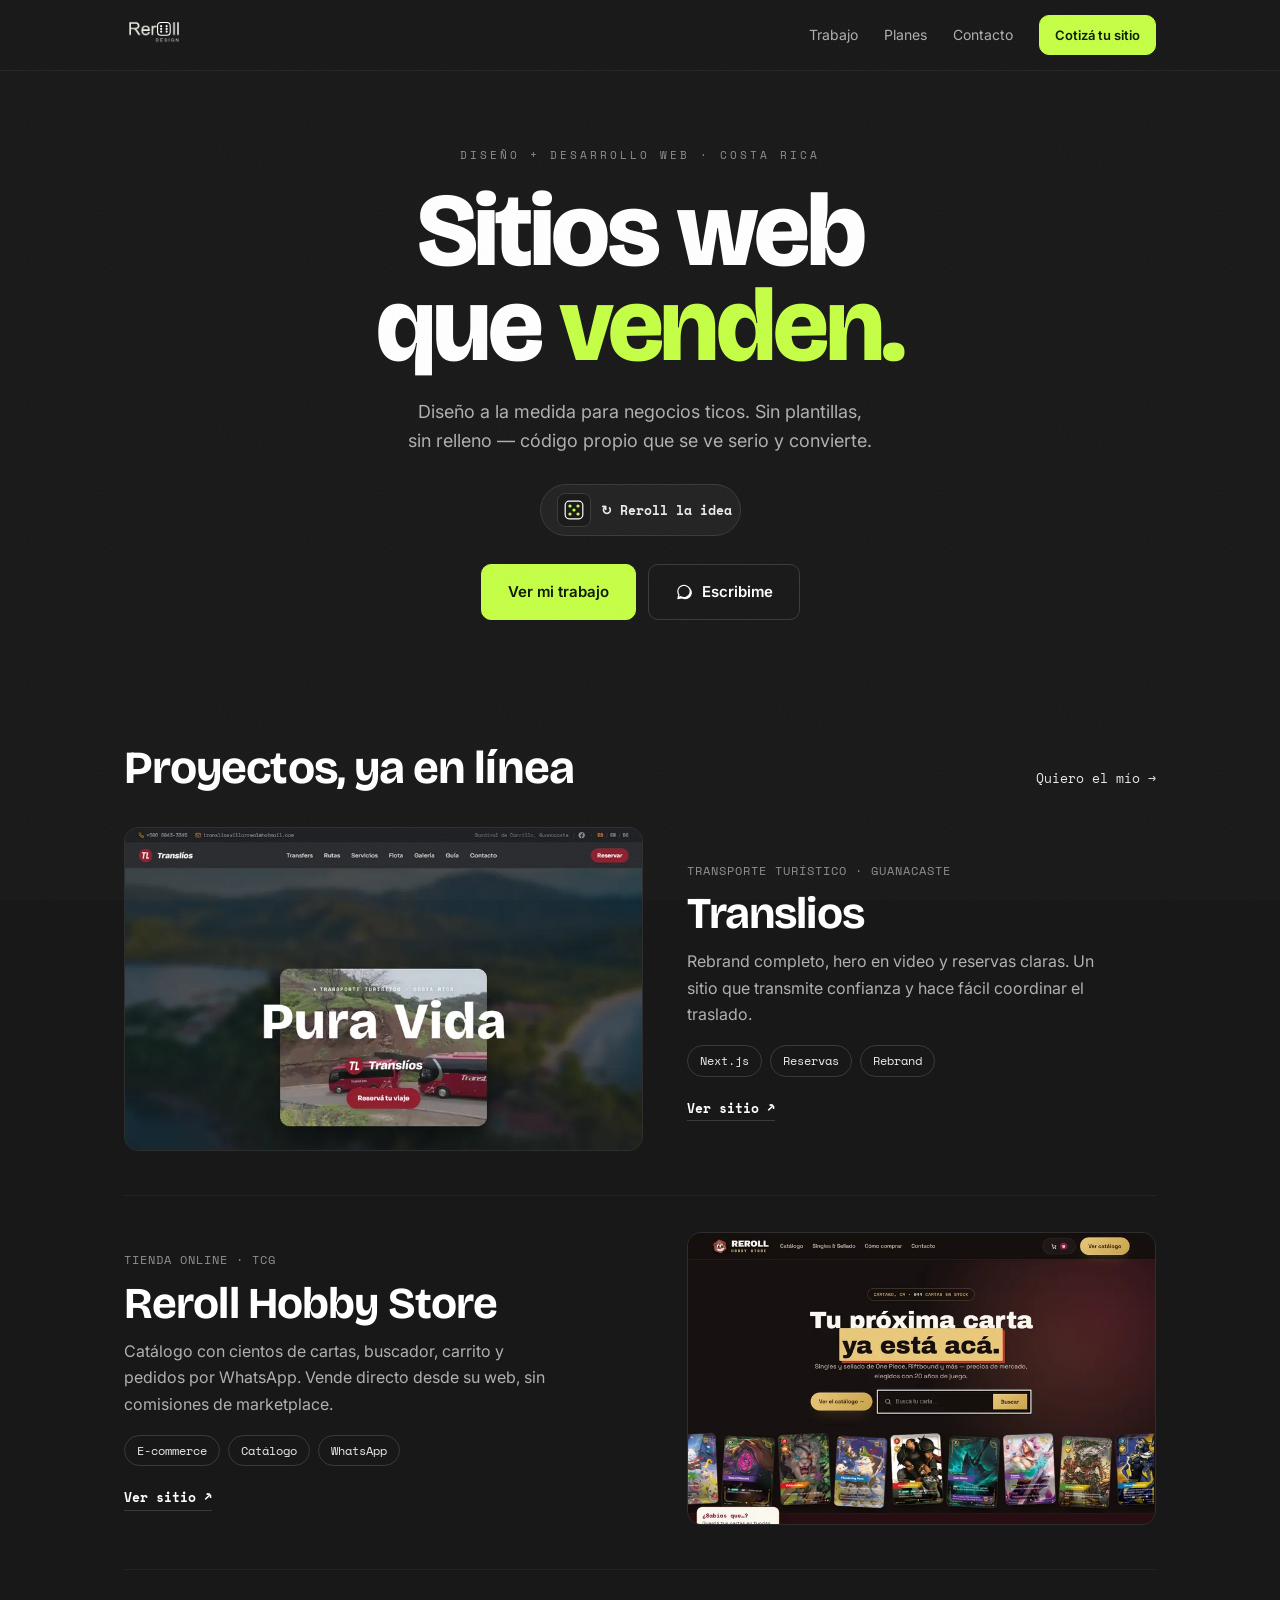
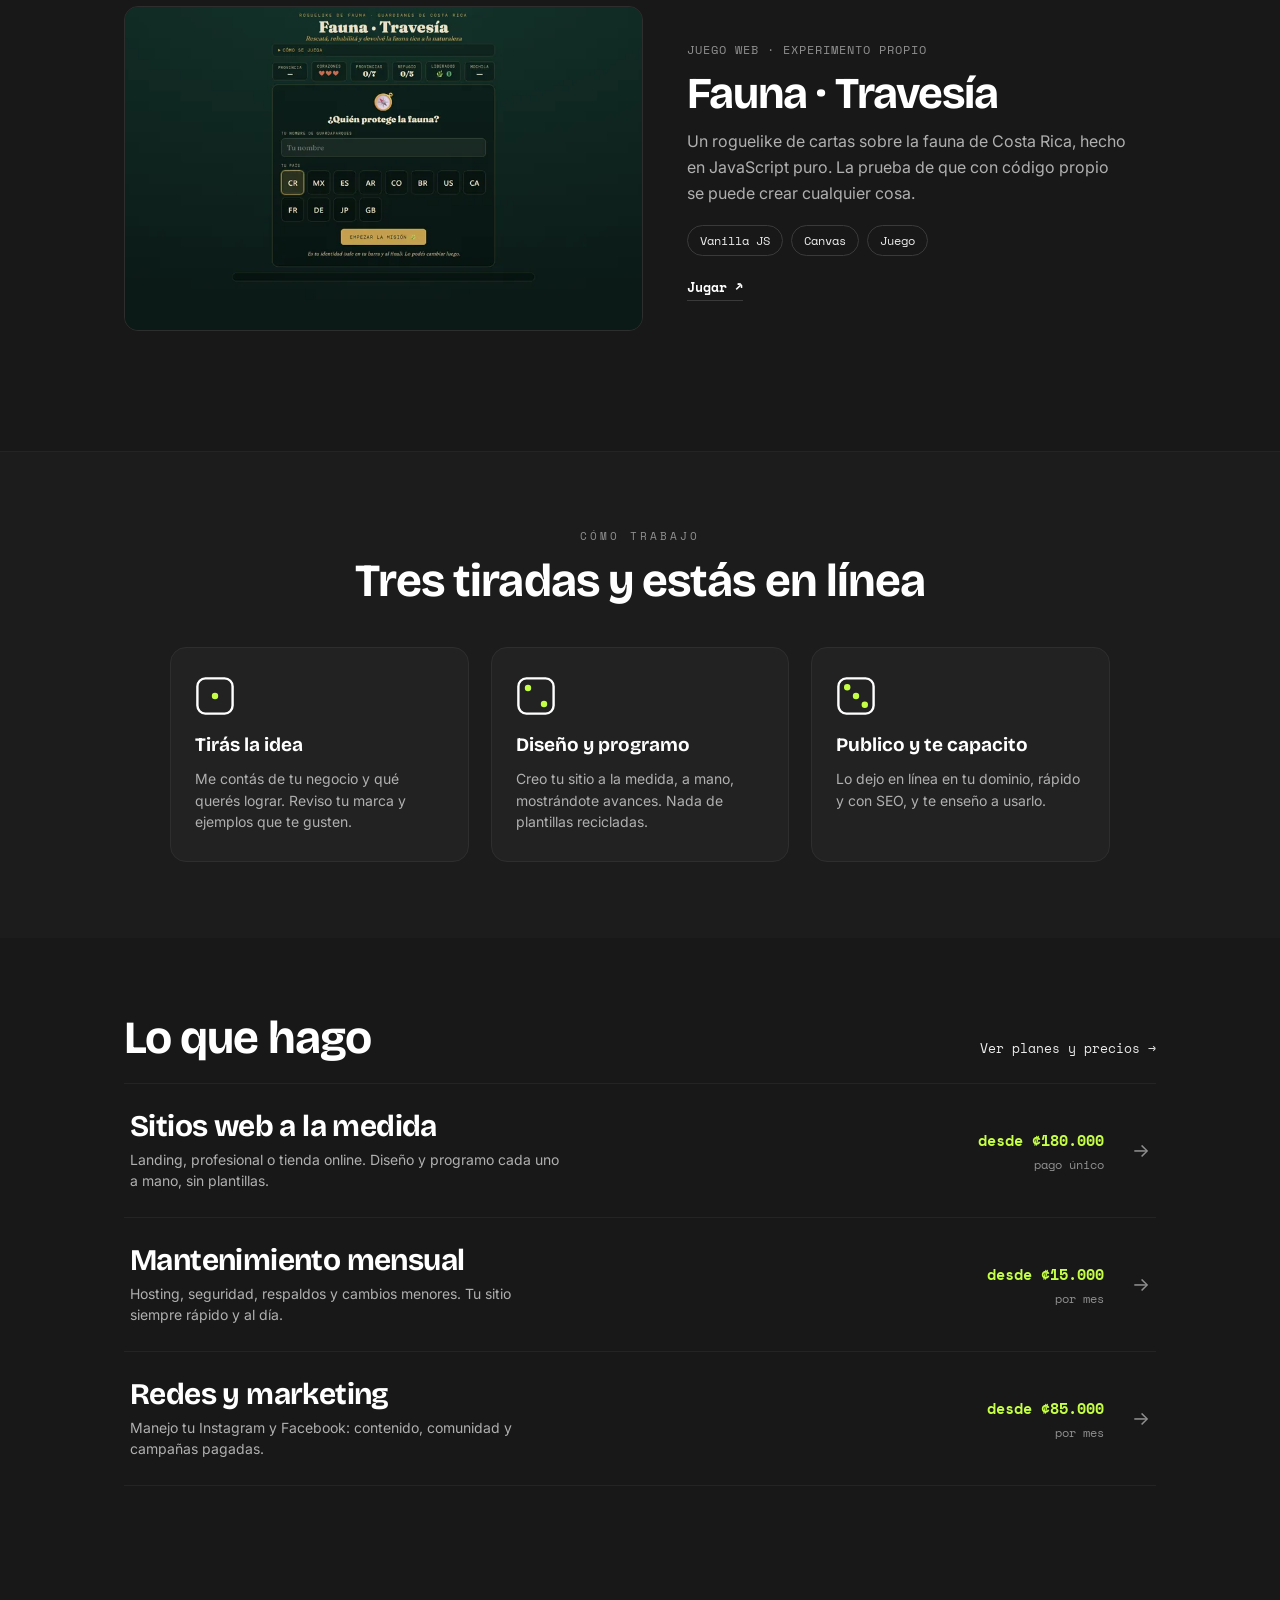
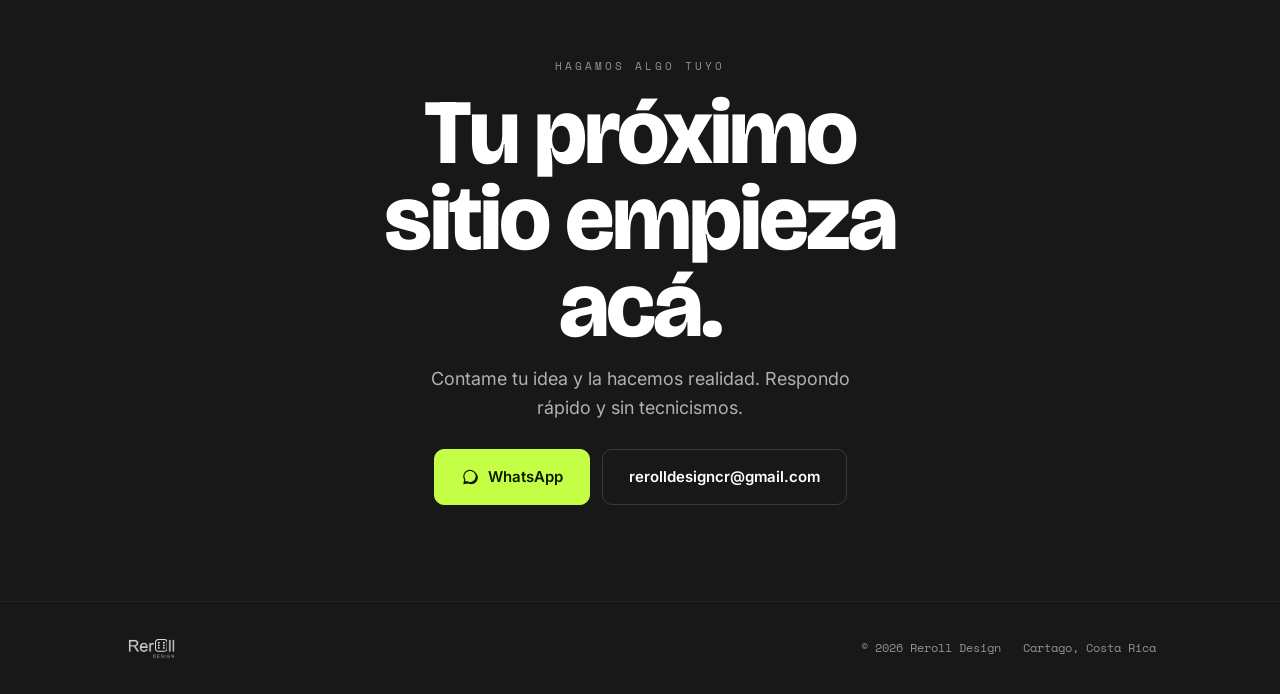
==== index.html @ 919ee874 "Revisión de diseño: contraste AA, "Lo que hago" como índice y fuera el marquee 1. Contraste. El pie " ====
<!DOCTYPE html>
<html lang="es">
<head>
  <meta charset="UTF-8" />
  <meta name="viewport" content="width=device-width, initial-scale=1.0" />
  <title>Reroll Design — Diseño y desarrollo web en Costa Rica</title>
  <meta name="description" content="Diseño y desarrollo de sitios web a la medida para negocios de Costa Rica. Rápidos, claros y propios — sin plantillas genéricas. Por Andrés Loría, Cartago." />
  <link rel="canonical" href="https://rerolldesign.com/" />

  <link rel="icon" type="image/svg+xml" href="assets/favicon.svg" />
  <link rel="icon" type="image/png" href="assets/favicon.png" />
  <link rel="apple-touch-icon" href="assets/appicon.png" />

  <meta property="og:type" content="website" />
  <meta property="og:url" content="https://rerolldesign.com/" />
  <meta property="og:site_name" content="Reroll Design" />
  <meta property="og:title" content="Reroll Design — Diseño y desarrollo web" />
  <meta property="og:description" content="Sitios web a la medida para negocios de Costa Rica. Rápidos, claros y propios." />
  <meta property="og:image" content="https://rerolldesign.com/assets/og-image.jpg" />
  <meta property="og:locale" content="es_CR" />
  <meta name="twitter:card" content="summary_large_image" />
  <meta name="twitter:title" content="Reroll Design — Diseño y desarrollo web" />
  <meta name="twitter:description" content="Sitios web a la medida para negocios de Costa Rica. Rápidos, claros y propios." />
  <meta name="twitter:image" content="https://rerolldesign.com/assets/og-image.jpg" />

  <link rel="preconnect" href="https://fonts.googleapis.com" />
  <link rel="preconnect" href="https://fonts.gstatic.com" crossorigin />
  <link href="https://fonts.googleapis.com/css2?family=Bricolage+Grotesque:opsz,wght@12..96,600;12..96,700;12..96,800&family=Inter:wght@400;500;600&family=Space+Mono:wght@400;700&display=swap" rel="stylesheet" />

  <link rel="stylesheet" href="css/styles.css?v=9" />
</head>
<body class="rr">
  <div class="rr-grain" aria-hidden="true"></div>

  <!-- ============ NAV ============ -->
  <header class="rr-nav" id="top">
    <div class="wrap rr-nav__in">
      <a href="#top" class="rr-brand" aria-label="Reroll Design — inicio">
        <span class="rd-logo">
          <img src="assets/logo-white-nodie.png" alt="Reroll Design" />
          <span class="rd-logo__die" aria-hidden="true"><svg viewBox="0 0 125 125" fill="currentColor"><rect x="5" y="5" width="115" height="115" rx="30" fill="none" stroke="currentColor" stroke-width="10"/><circle cx="37.5" cy="37.5" r="9.5"/><circle cx="87.5" cy="37.5" r="9.5"/><circle cx="37.5" cy="62.5" r="9.5"/><circle cx="87.5" cy="62.5" r="9.5"/><circle cx="37.5" cy="87.5" r="9.5"/><circle cx="87.5" cy="87.5" r="9.5"/></svg></span>
        </span>
      </a>
      <nav class="rr-nav__links" aria-label="Navegación principal">
        <a href="#trabajo">Trabajo</a>
        <a href="servicios.html">Planes</a>
        <a href="#contacto">Contacto</a>
        <a href="https://wa.me/50687807813?text=%C2%A1Hola%20Reroll%20Design!%20Quiero%20cotizar%20un%20sitio%20web." class="rr-btn rr-btn--gold rr-btn--sm" target="_blank" rel="noopener"><svg viewBox="0 0 32 32" fill="currentColor" aria-hidden="true" class="rr-ico rr-nav__wa"><path d="M16 3C9.4 3 4 8.4 4 15c0 2.1.6 4.1 1.6 5.9L4 29l8.3-1.6c1.7.9 3.6 1.4 5.7 1.4 6.6 0 12-5.4 12-12S22.6 3 16 3zm0 21.8c-1.8 0-3.5-.5-5-1.4l-.4-.2-3.3.6.6-3.2-.2-.4c-1-1.6-1.5-3.4-1.5-5.2C6 9.9 10.5 5.5 16 5.5S26 9.9 26 15 21.5 24.8 16 24.8z"/></svg><span class="rr-nav__ctatxt">Cotizá tu sitio</span></a>
      </nav>
      <button class="rr-burger" id="rrBurger" type="button" aria-label="Abrir menú" aria-expanded="false" aria-controls="rrMenu"><span></span><span></span><span></span></button>
    </div>
  </header>
  <div class="rr-scrim" id="rrScrim" aria-hidden="true"></div>
  <div class="rr-menu" id="rrMenu">
      <a href="#trabajo">Trabajo</a>
      <a href="servicios.html">Planes</a>
      <a href="#servicios">Lo que hago</a>
      <a href="#contacto">Contacto</a>
      <a class="rr-btn rr-btn--gold rr-btn--lg" href="https://wa.me/50687807813?text=%C2%A1Hola%20Reroll%20Design!%20Quiero%20cotizar%20un%20sitio%20web." target="_blank" rel="noopener">Cotizá tu sitio</a>
      <p class="rr-menu__meta">+506 8780 7813 · Cartago, Costa Rica</p>
  </div>

  <!-- ============ HERO ============ -->
  <section class="rr-hero">
    <div class="wrap rr-hero__in">
      <p class="rr-eye reveal">Diseño + desarrollo web · Costa Rica</p>
      <h1 class="rr-h1 reveal">Sitios web<br />que <span class="rr-word" id="rrWord">venden.</span></h1>
      <p class="rr-sub reveal">Diseño a la medida para negocios ticos. Sin plantillas, sin relleno — código propio que se ve serio y convierte.</p>

      <button class="rr-reroll reveal" id="rrReroll" type="button" aria-label="Reroll la idea">
        <span class="rr-reroll__die"><svg viewBox="0 0 100 100" id="rrDieSvg" aria-hidden="true"></svg></span>
        <span class="rr-reroll__txt">↻ Reroll la idea</span>
      </button>

      <div class="rr-hero__cta reveal">
        <a href="#trabajo" class="rr-btn rr-btn--gold rr-btn--lg">Ver mi trabajo</a>
        <a href="https://wa.me/50687807813?text=%C2%A1Hola%20Reroll%20Design!%20Quiero%20cotizar%20un%20sitio%20web." class="rr-btn rr-btn--lg" target="_blank" rel="noopener">
          <svg viewBox="0 0 32 32" fill="currentColor" aria-hidden="true" class="rr-ico"><path d="M16 3C9.4 3 4 8.4 4 15c0 2.1.6 4.1 1.6 5.9L4 29l8.3-1.6c1.7.9 3.6 1.4 5.7 1.4 6.6 0 12-5.4 12-12S22.6 3 16 3zm0 21.8c-1.8 0-3.5-.5-5-1.4l-.4-.2-3.3.6.6-3.2-.2-.4c-1-1.6-1.5-3.4-1.5-5.2C6 9.9 10.5 5.5 16 5.5S26 9.9 26 15 21.5 24.8 16 24.8z"/></svg>
          Escribime
        </a>
      </div>
    </div>
  </section>

  <!-- ============ TRABAJO ============ -->
  <section class="rr-work" id="trabajo">
    <div class="wrap">
      <div class="rr-work__head reveal">
        <h2 class="rr-h2">Proyectos, ya en línea</h2>
        <a href="#contacto" class="rr-work__cta">Quiero el mío →</a>
      </div>
      <div class="rr-cases">

        <article class="rr-case reveal">
          <a class="rr-case__shot" href="https://translioscostarica.com" target="_blank" rel="noopener" aria-label="Ver Translios en vivo">
            <img src="assets/work/translios.webp" alt="Sitio web de Translios" loading="lazy" width="880" height="495" />
            <span class="rr-case__view">Ver en vivo ↗</span>
          </a>
          <div class="rr-case__body">
            <span class="rr-case__kind">Transporte turístico · Guanacaste</span>
            <h3 class="rr-case__name">Translios</h3>
            <p class="rr-case__out">Rebrand completo, hero en video y reservas claras. Un sitio que transmite confianza y hace fácil coordinar el traslado.</p>
            <div class="rr-case__tags"><span>Next.js</span><span>Reservas</span><span>Rebrand</span></div>
            <a class="rr-case__link" href="https://translioscostarica.com" target="_blank" rel="noopener">Ver sitio ↗</a>
          </div>
        </article>

        <article class="rr-case reveal">
          <a class="rr-case__shot" href="https://rerollhobbystore.com" target="_blank" rel="noopener" aria-label="Ver Reroll Hobby Store en vivo">
            <img src="assets/work/reroll.webp" alt="Tienda Reroll Hobby Store" loading="lazy" width="880" height="495" />
            <span class="rr-case__view">Ver en vivo ↗</span>
          </a>
          <div class="rr-case__body">
            <span class="rr-case__kind">Tienda online · TCG</span>
            <h3 class="rr-case__name">Reroll Hobby Store</h3>
            <p class="rr-case__out">Catálogo con cientos de cartas, buscador, carrito y pedidos por WhatsApp. Vende directo desde su web, sin comisiones de marketplace.</p>
            <div class="rr-case__tags"><span>E-commerce</span><span>Catálogo</span><span>WhatsApp</span></div>
            <a class="rr-case__link" href="https://rerollhobbystore.com" target="_blank" rel="noopener">Ver sitio ↗</a>
          </div>
        </article>

        <article class="rr-case reveal">
          <a class="rr-case__shot" href="https://fauna-travesia.vercel.app" target="_blank" rel="noopener" aria-label="Ver Fauna Travesía en vivo">
            <img src="assets/work/fauna.webp" alt="Juego Fauna · Travesía" loading="lazy" width="880" height="495" />
            <span class="rr-case__view">Ver en vivo ↗</span>
          </a>
          <div class="rr-case__body">
            <span class="rr-case__kind">Juego web · experimento propio</span>
            <h3 class="rr-case__name">Fauna · Travesía</h3>
            <p class="rr-case__out">Un roguelike de cartas sobre la fauna de Costa Rica, hecho en JavaScript puro. La prueba de que con código propio se puede crear cualquier cosa.</p>
            <div class="rr-case__tags"><span>Vanilla JS</span><span>Canvas</span><span>Juego</span></div>
            <a class="rr-case__link" href="https://fauna-travesia.vercel.app" target="_blank" rel="noopener">Jugar ↗</a>
          </div>
        </article>

      </div>
    </div>
  </section>

  <!-- ============ CÓMO TRABAJO ============ -->
  <section class="rr-proc">
    <div class="wrap">
      <p class="rr-eye reveal" style="text-align:center">Cómo trabajo</p>
      <h2 class="rr-h2 rr-proc__title reveal">Tres tiradas y estás en línea</h2>
      <div class="rr-proc__grid">
        <div class="rr-step reveal">
          <span class="rr-step__die" data-pips="1"></span>
          <h3>Tirás la idea</h3>
          <p>Me contás de tu negocio y qué querés lograr. Reviso tu marca y ejemplos que te gusten.</p>
        </div>
        <div class="rr-step reveal">
          <span class="rr-step__die" data-pips="2"></span>
          <h3>Diseño y programo</h3>
          <p>Creo tu sitio a la medida, a mano, mostrándote avances. Nada de plantillas recicladas.</p>
        </div>
        <div class="rr-step reveal">
          <span class="rr-step__die" data-pips="3"></span>
          <h3>Publico y te capacito</h3>
          <p>Lo dejo en línea en tu dominio, rápido y con SEO, y te enseño a usarlo.</p>
        </div>
      </div>
    </div>
  </section>

  <!-- ============ SERVICIOS (lo que hago) ============ -->
  <section class="rr-svc" id="servicios">
    <div class="wrap">
      <div class="rr-work__head reveal">
        <h2 class="rr-h2">Lo que hago</h2>
        <a href="servicios.html" class="rr-work__cta">Ver planes y precios →</a>
      </div>
      <div class="rr-svc__list">
        <a class="rr-svc__row reveal" href="servicios.html#creacion">
          <span class="rr-svc__body">
            <span class="rr-svc__name">Sitios web a la medida</span>
            <span class="rr-svc__desc">Landing, profesional o tienda online. Diseño y programo cada uno a mano, sin plantillas.</span>
          </span>
          <span class="rr-svc__cost">
            <span class="rr-svc__amount">desde ₡180.000</span>
            <span class="rr-svc__unit">pago único</span>
          </span>
          <span class="rr-svc__arr" aria-hidden="true">→</span>
        </a>
        <a class="rr-svc__row reveal" href="servicios.html#mantenimiento">
          <span class="rr-svc__body">
            <span class="rr-svc__name">Mantenimiento mensual</span>
            <span class="rr-svc__desc">Hosting, seguridad, respaldos y cambios menores. Tu sitio siempre rápido y al día.</span>
          </span>
          <span class="rr-svc__cost">
            <span class="rr-svc__amount">desde ₡15.000</span>
            <span class="rr-svc__unit">por mes</span>
          </span>
          <span class="rr-svc__arr" aria-hidden="true">→</span>
        </a>
        <a class="rr-svc__row reveal" href="servicios.html#redes">
          <span class="rr-svc__body">
            <span class="rr-svc__name">Redes y marketing</span>
            <span class="rr-svc__desc">Manejo tu Instagram y Facebook: contenido, comunidad y campañas pagadas.</span>
          </span>
          <span class="rr-svc__cost">
            <span class="rr-svc__amount">desde ₡85.000</span>
            <span class="rr-svc__unit">por mes</span>
          </span>
          <span class="rr-svc__arr" aria-hidden="true">→</span>
        </a>
      </div>
    </div>
  </section>

  <!-- ============ CONTACTO ============ -->
  <section class="rr-contact" id="contacto">
    <div class="wrap rr-contact__in reveal">
      <p class="rr-eye">Hagamos algo tuyo</p>
      <h2 class="rr-contact__title">Tu próximo<br />sitio empieza acá.</h2>
      <p class="rr-sub">Contame tu idea y la hacemos realidad. Respondo rápido y sin tecnicismos.</p>
      <div class="rr-contact__btns">
        <a href="https://wa.me/50687807813?text=%C2%A1Hola%20Reroll%20Design!%20Quiero%20hablar%20sobre%20mi%20sitio%20web." class="rr-btn rr-btn--gold rr-btn--lg" target="_blank" rel="noopener">
          <svg viewBox="0 0 32 32" fill="currentColor" aria-hidden="true" class="rr-ico"><path d="M16 3C9.4 3 4 8.4 4 15c0 2.1.6 4.1 1.6 5.9L4 29l8.3-1.6c1.7.9 3.6 1.4 5.7 1.4 6.6 0 12-5.4 12-12S22.6 3 16 3zm0 21.8c-1.8 0-3.5-.5-5-1.4l-.4-.2-3.3.6.6-3.2-.2-.4c-1-1.6-1.5-3.4-1.5-5.2C6 9.9 10.5 5.5 16 5.5S26 9.9 26 15 21.5 24.8 16 24.8z"/></svg>
          WhatsApp
        </a>
        <a href="mailto:rerolldesigncr@gmail.com?subject=Consulta%20sobre%20un%20sitio%20web" class="rr-btn rr-btn--lg">rerolldesigncr@gmail.com</a>
      </div>
    </div>
  </section>

  <!-- ============ FOOTER ============ -->
  <footer class="rr-foot">
    <div class="wrap rr-foot__in">
      <span class="rd-logo rr-foot__logo"><img src="assets/logo-white-nodie.png" alt="Reroll Design" /><span class="rd-logo__die" aria-hidden="true"><svg viewBox="0 0 125 125" fill="currentColor"><rect x="5" y="5" width="115" height="115" rx="30" fill="none" stroke="currentColor" stroke-width="10"/><circle cx="37.5" cy="37.5" r="9.5"/><circle cx="87.5" cy="37.5" r="9.5"/><circle cx="37.5" cy="62.5" r="9.5"/><circle cx="87.5" cy="62.5" r="9.5"/><circle cx="37.5" cy="87.5" r="9.5"/><circle cx="87.5" cy="87.5" r="9.5"/></svg></span></span>
      <div class="rr-foot__meta">
        <span>© <span id="year">2026</span> Reroll Design</span>
        <span>Cartago, Costa Rica</span>
      </div>
    </div>
  </footer>

  <script src="js/app.js?v=5"></script>
</body>
</html>
---- css/styles.css ----
/* ============ Reroll Design — minimalista B/N ============ */
:root{
  --ink:#111111;
  --ink-soft:#2a2a2a;
  --paper:#ffffff;
  --soft:#fafafa;
  --muted:#6b6b6b;
  --faint:#9a9a9a;
  --line:#ececec;
  --line-2:#e0e0e0;
  --gold:#C5FF45;
  --wrap:1080px;
  --font:'Inter',system-ui,-apple-system,Segoe UI,Roboto,sans-serif;
  --mono:'Space Mono',ui-monospace,monospace;
}

*{box-sizing:border-box;margin:0;padding:0}
html{scroll-behavior:smooth}
body{
  font-family:var(--font);
  color:var(--ink);
  background:var(--paper);
  line-height:1.6;
  -webkit-font-smoothing:antialiased;
  text-rendering:optimizeLegibility;
}
a{color:inherit;text-decoration:none}
img{max-width:100%;display:block}

.wrap{max-width:var(--wrap);margin:0 auto;padding:0 24px}

/* ---------- eyebrow / labels ---------- */
.eyebrow{
  font-family:var(--mono);
  font-size:12px;
  letter-spacing:2px;
  text-transform:uppercase;
  color:var(--faint);
}

/* ---------- buttons ---------- */
.btn{
  display:inline-flex;align-items:center;justify-content:center;gap:9px;
  font-weight:500;font-size:14px;line-height:1;
  border-radius:8px;border:1px solid transparent;
  padding:13px 22px;cursor:pointer;
  transition:transform .12s ease, background .15s ease, border-color .15s ease, color .15s ease;
  white-space:nowrap;
}
.btn:hover{transform:translateY(-1px)}
.btn:active{transform:translateY(0)}
.btn--ink{background:var(--ink);color:#fff;border-color:var(--ink)}
.btn--ink:hover{background:#000}
.btn--ghost{background:transparent;color:var(--ink);border-color:var(--line-2)}
.btn--ghost:hover{border-color:var(--ink);background:var(--soft)}
.btn--sm{padding:9px 15px;font-size:13px}
.btn--lg{padding:15px 26px;font-size:15px}
.ico{width:18px;height:18px;flex:none}

/* ---------- nav ---------- */
.nav{
  position:sticky;top:0;z-index:50;
  background:rgba(255,255,255,.86);
  backdrop-filter:saturate(180%) blur(12px);
  border-bottom:1px solid var(--line);
}
.nav__inner{display:flex;align-items:center;justify-content:space-between;height:66px}
.nav__brand img{height:30px;width:auto}

/* ---------- logo animado (dado = la "o" de Reroll) ---------- */
.rd-logo{position:relative;display:inline-block;line-height:0}
.rd-logo>img{display:block}
.rd-logo__die{position:absolute;left:55.51%;top:14.41%;width:22.98%;height:52.97%;color:var(--ink);transform-origin:50% 50%;pointer-events:none}
.rd-logo__die svg{width:100%;height:100%;display:block}
.rd-logo:hover .rd-logo__die{animation:rdHop .7s cubic-bezier(.16,1,.3,1)}
@keyframes rdHop{0%{transform:translateY(0) rotate(0)}40%{transform:translateY(-32%) rotate(200deg)}100%{transform:translateY(0) rotate(360deg)}}
@media (prefers-reduced-motion:reduce){.rd-logo:hover .rd-logo__die{animation:none}}
.nav__links{display:flex;align-items:center;gap:28px}
.nav__links a{font-size:14px;color:var(--muted);transition:color .15s ease}
.nav__links a:hover{color:var(--ink)}
.nav__links .btn{color:#fff}
.nav__links .btn:hover{color:#fff}

/* ---------- hero ---------- */
.hero{padding:96px 0 84px;border-bottom:1px solid var(--line)}
.hero__inner{text-align:center;max-width:680px;margin:0 auto}
.hero__title{
  font-size:clamp(32px,6vw,56px);
  font-weight:700;
  letter-spacing:-1.5px;
  line-height:1.06;
  margin:18px 0 0;
}
.hero__sub{
  font-size:clamp(16px,2.2vw,19px);
  color:var(--muted);
  max-width:480px;margin:20px auto 0;
}
.hero__cta{display:flex;gap:12px;justify-content:center;flex-wrap:wrap;margin-top:30px}

/* ---------- sections ---------- */
.section{padding:84px 0}
.section--soft{background:var(--soft);border-top:1px solid var(--line);border-bottom:1px solid var(--line)}
.section__head{display:flex;align-items:baseline;justify-content:space-between;margin-bottom:36px}
.section__title{font-size:clamp(24px,4vw,32px);font-weight:600;letter-spacing:-.6px}
.section__meta{font-family:var(--mono);font-size:12px;color:var(--faint);text-transform:uppercase;letter-spacing:1px}

/* ---------- trabajo ---------- */
.work{display:grid;grid-template-columns:repeat(2,1fr);gap:20px}
.work__card{
  display:flex;flex-direction:column;
  border:1px solid var(--line);border-radius:14px;overflow:hidden;background:#fff;
  transition:transform .18s ease, border-color .18s ease, box-shadow .18s ease;
}
.work__card:hover{transform:translateY(-3px);border-color:var(--line-2);box-shadow:0 12px 28px rgba(0,0,0,.06)}
.work__thumb{
  display:block;aspect-ratio:16/9;overflow:hidden;
  background:#f2f2f2;border-bottom:1px solid var(--line);
}
.work__thumb img{
  width:100%;height:100%;object-fit:cover;object-position:top center;
  display:block;transition:transform .45s ease;
}
.work__card:hover .work__thumb img{transform:scale(1.035)}
.work__body{padding:18px 20px 22px;display:flex;flex-direction:column;gap:5px}
.work__name{display:flex;align-items:center;gap:7px;font-size:16px;font-weight:600}
.work__ext{width:15px;height:15px;color:var(--faint);transition:color .15s ease}
.work__card:hover .work__ext{color:var(--ink)}
.work__tag{font-size:12px;color:var(--faint);font-family:var(--mono);text-transform:uppercase;letter-spacing:.5px}
.work__desc{font-size:14px;color:var(--muted);margin-top:4px}
.work__card--soon{
  border-style:dashed;align-items:center;justify-content:center;
  min-height:0;background:transparent;
}
.work__card--soon:hover{border-color:var(--ink);box-shadow:none}
.work__soon{
  display:flex;flex-direction:column;align-items:center;gap:10px;
  color:var(--faint);font-size:15px;font-weight:500;padding:40px;
  transition:color .15s ease;
}
.work__card--soon:hover .work__soon{color:var(--ink)}
.work__soon-plus{
  width:42px;height:42px;border-radius:50%;border:1.5px solid currentColor;
  display:flex;align-items:center;justify-content:center;font-size:24px;font-weight:400;
}

/* ---------- servicios ---------- */
.lead{font-size:17px;color:var(--muted);max-width:560px;margin:-12px 0 40px}
.sub{font-size:13px;font-weight:600;text-transform:uppercase;letter-spacing:1.5px;color:var(--ink);margin:0 0 18px}
.sub span{color:var(--faint);font-weight:400;text-transform:none;letter-spacing:0;font-size:13px}
.cards{display:grid;grid-template-columns:repeat(3,1fr);gap:18px;margin-bottom:48px}
.card{
  position:relative;background:#fff;border:1px solid var(--line);border-radius:14px;
  padding:26px 24px;transition:transform .16s ease, border-color .16s ease;
}
.card:hover{transform:translateY(-2px);border-color:var(--line-2)}
.card--feat{border-color:var(--ink);border-width:1.5px}
.card__flag{
  position:absolute;top:-11px;left:24px;
  background:var(--ink);color:#fff;font-size:11px;font-weight:600;
  letter-spacing:.5px;padding:4px 11px;border-radius:6px;
}
.card__name{font-size:14px;color:var(--muted);font-weight:500}
.card__price{font-size:26px;font-weight:700;letter-spacing:-.6px;margin:6px 0 12px;font-family:var(--mono)}
.card__price small{font-size:14px;color:var(--faint);font-weight:400;letter-spacing:0}
.card__from{display:block;font-family:var(--font);font-size:12px;font-weight:400;color:var(--faint);letter-spacing:0;text-transform:uppercase;letter-spacing:1px;margin-bottom:2px}
.card__for{font-size:14px;color:var(--muted)}
.note{text-align:center;color:var(--muted);font-size:15px;max-width:480px;margin:0 auto 24px}

/* ---------- contacto ---------- */
.contacto{padding:96px 0}
.contacto__inner{text-align:center;max-width:600px;margin:0 auto}
.contacto__title{font-size:clamp(28px,5vw,44px);font-weight:700;letter-spacing:-1px;line-height:1.08}
.contacto__sub{font-size:17px;color:var(--muted);margin:16px 0 28px}
.contacto__btns{display:flex;gap:12px;justify-content:center;flex-wrap:wrap}

/* ---------- footer ---------- */
.footer{border-top:1px solid var(--line);padding:34px 0;background:var(--paper)}
.footer__inner{display:flex;align-items:center;justify-content:space-between;gap:20px;flex-wrap:wrap}
.footer__logo{opacity:.85}
.footer__logo>img,img.footer__logo{height:26px;width:auto}
.footer__meta{display:flex;gap:22px;font-family:var(--mono);font-size:12px;color:var(--faint)}

/* ---------- reveal animation ---------- */
.reveal{opacity:0;transform:translateY(16px);transition:opacity .6s ease, transform .6s ease}
.reveal.in{opacity:1;transform:none}
@media (prefers-reduced-motion:reduce){
  .reveal{opacity:1;transform:none;transition:none}
  html{scroll-behavior:auto}
}

/* ============ página servicios.html ============ */
.page-hero{padding:64px 0 56px;border-bottom:1px solid var(--line)}
.back-link{display:inline-block;font-size:13px;color:var(--muted);margin-bottom:22px;font-family:var(--mono)}
.back-link:hover{color:var(--ink)}
.page-hero__title{font-size:clamp(30px,5.5vw,48px);font-weight:700;letter-spacing:-1.2px;margin:14px 0 0}
.page-hero__sub{font-size:17px;color:var(--muted);max-width:620px;margin:18px 0 0;line-height:1.7}

.two-up{display:grid;grid-template-columns:repeat(3,1fr);gap:18px;margin-top:36px}
.two-up__item{display:flex;gap:16px;align-items:flex-start;border:1px solid var(--line);border-radius:14px;padding:20px 22px;background:#fff}
.two-up__num{font-family:var(--mono);font-size:22px;font-weight:700;color:var(--ink);line-height:1}
.two-up__name{font-size:16px;font-weight:600}
.two-up__desc{font-size:14px;color:var(--muted);margin-top:4px}

.bignum-head{display:flex;align-items:center;gap:18px;margin-bottom:30px}
.bignum{font-family:var(--mono);font-size:clamp(40px,8vw,64px);font-weight:700;color:var(--line-2);line-height:.8}
.bignum-head .section__title{margin:0}

.sub--mt{margin-top:48px}
.muted-line{font-size:15px;color:var(--muted);margin:-8px 0 22px;max-width:620px}

/* listas con check */
.check-list{list-style:none;display:grid;gap:10px}
.check-list li{position:relative;padding-left:26px;font-size:15px;color:var(--ink-soft);line-height:1.5}
.check-list li::before{content:"✓";position:absolute;left:0;top:0;color:var(--ink);font-weight:700}
.check-list--plus li::before{content:"+";font-size:17px;line-height:1}
.check-list--no li{color:var(--muted)}
.check-list--no li::before{content:"×";color:var(--faint)}
.included{margin-top:4px}

/* tabla comparativa */
.table-wrap{overflow-x:auto;-webkit-overflow-scrolling:touch;border:1px solid var(--line);border-radius:14px}
.ptable{width:100%;border-collapse:collapse;min-width:560px;font-size:14px}
.ptable th,.ptable td{padding:13px 18px;text-align:center;border-bottom:1px solid var(--line)}
.ptable thead th{font-size:13px;font-weight:600;color:var(--ink);background:var(--soft);position:relative;white-space:nowrap}
.ptable tbody tr:last-child td{border-bottom:none}
.ptable__feat{text-align:left!important;color:var(--muted)!important;font-weight:500!important}
.ptable td:first-child{text-align:left;color:var(--ink-soft)}
.ptable .yes{color:var(--ink);font-weight:600}
.ptable .no{color:var(--faint)}
.ptable__pop{background:rgba(0,0,0,.025)}
thead .ptable__pop{background:var(--ink);color:#fff}
.pop-tag{display:block;font-size:10px;font-weight:500;letter-spacing:.5px;color:var(--gold);margin-top:3px;font-family:var(--mono)}
.ptable__price td{font-family:var(--mono);font-weight:700;font-size:15px;color:var(--ink);border-top:2px solid var(--ink)}
.ptable--prices td:not(:first-child){font-family:var(--mono)}
.ptable--prices .save{color:#1f6e4a;font-weight:700}
.ptable__pop-row td{background:rgba(0,0,0,.025);font-weight:600}

/* paquetes detalle */
.pkg-grid{display:grid;grid-template-columns:repeat(3,1fr);gap:18px;margin-bottom:8px}
.pkg{position:relative;background:#fff;border:1px solid var(--line);border-radius:14px;padding:26px 24px}
.pkg--feat{border-color:var(--ink);border-width:1.5px}
.pkg__flag{position:absolute;top:-11px;left:24px;background:var(--ink);color:var(--gold);font-size:11px;font-weight:600;letter-spacing:.5px;padding:4px 11px;border-radius:6px;font-family:var(--mono)}
.pkg__name{font-size:16px;font-weight:600}
.pkg__price{font-family:var(--mono);font-size:22px;font-weight:700;letter-spacing:-.5px;margin:4px 0 10px}
.pkg__for{font-size:14px;color:var(--muted);margin-bottom:18px;line-height:1.5}
.pkg .check-list li{font-size:14px}

/* split dos columnas */
.split{display:grid;grid-template-columns:1fr 1fr;gap:48px;margin-top:48px}
.steps{list-style:none;counter-reset:s;display:grid;gap:14px}
.steps li{counter-increment:s;position:relative;padding-left:38px;font-size:15px;color:var(--muted);line-height:1.5}
.steps li::before{content:counter(s);position:absolute;left:0;top:-2px;width:26px;height:26px;border:1px solid var(--ink);border-radius:50%;display:flex;align-items:center;justify-content:center;font-family:var(--mono);font-size:13px;font-weight:700;color:var(--ink)}
.steps li span{color:var(--ink);font-weight:600}
.callout{background:var(--soft);border:1px solid var(--line);border-radius:12px;padding:18px 20px;margin-top:16px}
.callout__title{font-weight:600;font-size:15px;margin-bottom:6px}
.callout p{font-size:14px;color:var(--muted);line-height:1.55}
.ribbon{display:inline-block;background:var(--ink);color:#fff;font-size:14px;padding:10px 18px;border-radius:8px;margin:6px 0 8px}
.ribbon b{color:var(--gold)}

/* ============ vitrina premium de planes (dados) ============ */
.dice{position:relative;background:#181818;color:#FFFFFF;overflow:hidden;padding:76px 0 84px;border-top:1px solid var(--line);border-bottom:1px solid var(--line)}
.dice__spark{position:absolute;inset:0;width:100%;height:100%;pointer-events:none;opacity:.6}
.dice__glow{position:absolute;top:-40px;left:50%;transform:translateX(-50%);width:min(560px,92%);height:320px;background:radial-gradient(circle,rgba(197,255,69,.20),transparent 65%);filter:blur(10px);pointer-events:none}
.dice__inner{position:relative;z-index:1}
.dice__head{text-align:center;max-width:640px;margin:0 auto 32px}
.dice__eyebrow{font-family:var(--mono);font-size:11px;letter-spacing:3px;text-transform:uppercase;color:var(--gold)}
.dice__title{font-size:clamp(26px,4.6vw,38px);font-weight:700;letter-spacing:-.6px;margin:10px 0 8px;color:#fff}
.dice__sub{font-size:15px;color:#B0B0B0;max-width:460px;margin:0 auto}
.dice__toggle{display:inline-flex;position:relative;margin-top:22px;background:#222222;border:1px solid #3A3A3A;border-radius:999px;padding:4px}
.dice__pill{position:absolute;top:4px;left:4px;height:calc(100% - 8px);width:calc(50% - 4px);background:linear-gradient(180deg,#3A3A3A,#1C1C1C);border:1px solid var(--gold);border-radius:999px;transition:transform .3s cubic-bezier(.4,1.3,.5,1)}
.dice__toggle.is-mant .dice__pill{transform:translateX(100%)}
.dice__tab{position:relative;z-index:1;border:none;background:none;color:#909090;font:inherit;font-weight:600;font-size:13px;padding:9px 18px;border-radius:999px;cursor:pointer;transition:color .2s;white-space:nowrap}
.dice__tab.is-on{color:#FFFFFF}
.dice__grid{display:grid;grid-template-columns:repeat(3,1fr);gap:16px;max-width:760px;margin:0 auto}
.dice__fallback{grid-column:1/-1;text-align:center;color:#909090;font-size:14px}
.dcard{position:relative;background:#222222;border:1px solid #2E2E2E;border-radius:16px;padding:24px 20px;transition:transform .18s ease}
.dcard:hover{transform:translateY(-3px)}
.dcard--pop{border-color:var(--gold);background:linear-gradient(180deg,#2A2A2A,#222222);box-shadow:0 0 60px rgba(197,255,69,.14)}
.dcard__flag{position:absolute;top:-11px;left:50%;transform:translateX(-50%);background:var(--gold);color:#0D1A00;font-size:10px;font-weight:700;letter-spacing:.5px;padding:3px 11px;border-radius:999px;font-family:var(--mono);white-space:nowrap}
.dcard__die{margin-bottom:12px;height:34px}
.dcard__name{font-size:18px;font-weight:600}
.dcard__pricerow{display:flex;align-items:baseline;gap:5px;margin:8px 0 2px}
.dcard__price{font-family:var(--mono);font-size:24px;font-weight:700;color:#fff}
.dcard__per{font-size:12px;color:#909090}
.dcard__feat{list-style:none;padding:0;margin:14px 0 0;display:grid;gap:8px}
.dcard__feat li{font-size:13px;color:#B0B0B0;display:flex;gap:8px}
.dcard__feat li i{color:var(--gold);font-style:normal}
.dcard__cta{display:block;margin-top:18px;text-align:center;background:transparent;color:#FFFFFF;border:1px solid #3A3A3A;border-radius:10px;padding:11px;font-size:13px;font-weight:600;text-decoration:none;transition:.15s}
.dcard__cta:hover{border-color:var(--gold);color:var(--gold)}
.dcard--pop .dcard__cta{background:var(--gold);color:#0D1A00;border-color:var(--gold)}
.dcard--pop .dcard__cta:hover{background:#B0E83A}

/* ---------- responsive ---------- */
@media (max-width:760px){
  .work{grid-template-columns:1fr}
  .cards{grid-template-columns:1fr}
  .hero{padding:64px 0 56px}
  .section{padding:60px 0}
  .footer__inner{flex-direction:column;align-items:flex-start;gap:14px}
  .two-up{grid-template-columns:1fr}
  .pkg-grid{grid-template-columns:1fr}
  .split{grid-template-columns:1fr;gap:36px}
  .dice__grid{grid-template-columns:1fr;max-width:360px}
}

/* ================= HOME dark editorial (rr-) ================= */
body.rr{background:#181818;color:#FFFFFF}
/* los tokens del tema claro, reinterpretados en oscuro: así CUALQUIER componente
   que no tenga un override .rr explícito igual cae en la paleta nueva
   (antes la banda de planes heredaba bordes #ececec del tema claro) */
body.rr{
  --ink:#FFFFFF; --ink-soft:#EBEBEB; --paper:#181818; --soft:#1C1C1C;
  --muted:#B0B0B0; --faint:#909090; --line:#242424; --line-2:#2E2E2E;
}
/* foco de teclado visible en toda la página */
.rr :focus-visible{outline:2px solid var(--gold);outline-offset:3px}
.rr-disp,.rr-h1,.rr-h2,.rr-case__name,.rr-step h3,.rr-contact__title{font-family:'Bricolage Grotesque','Inter',sans-serif}
.rr-grain{position:fixed;inset:0;z-index:100;pointer-events:none;opacity:.045;background-image:url("data:image/svg+xml,%3Csvg xmlns='http://www.w3.org/2000/svg' width='140' height='140'%3E%3Cfilter id='n'%3E%3CfeTurbulence type='fractalNoise' baseFrequency='.9' numOctaves='2'/%3E%3C/filter%3E%3Crect width='100%25' height='100%25' filter='url(%23n)'/%3E%3C/svg%3E")}

.rr-eye{font-family:var(--mono);font-size:11px;letter-spacing:3px;text-transform:uppercase;color:var(--gold)}
.rr-h1{font-weight:800;font-size:clamp(46px,10vw,104px);line-height:.92;letter-spacing:-.03em;margin:18px 0 0}
.rr-word{color:var(--gold);display:inline-block}
.rr-h2{font-weight:700;font-size:clamp(28px,5vw,46px);line-height:1.03;letter-spacing:-.02em}
.rr-sub{font-size:clamp(15px,2vw,18px);color:#B0B0B0;line-height:1.6}
.rr-sub b{color:#FFFFFF;font-weight:600}

.rr-btn{display:inline-flex;align-items:center;gap:9px;font-family:var(--font);font-weight:600;font-size:14px;padding:13px 22px;border-radius:10px;border:1px solid #3A3A3A;background:transparent;color:#FFFFFF;cursor:pointer;transition:.15s;text-decoration:none;white-space:nowrap}
.rr-btn:hover{border-color:var(--gold);color:var(--gold)}
.rr-btn--gold{background:var(--gold);color:#0D1A00;border-color:var(--gold)}
.rr-btn--gold:hover{background:#B0E83A;color:#0D1A00;border-color:#B0E83A}
.rr-btn--sm{padding:9px 15px;font-size:13px}
.rr-btn--lg{padding:15px 26px;font-size:15px}
.rr-ico{width:18px;height:18px;flex:none}

.rr-nav{position:sticky;top:0;z-index:60;background:rgba(24,24,24,.82);backdrop-filter:saturate(160%) blur(12px);border-bottom:1px solid #242424}
.rr-nav__in{display:flex;align-items:center;justify-content:space-between;height:70px}
.rr-brand img{height:26px;width:auto;display:block}
.rr-nav__links{display:flex;align-items:center;gap:26px;font-size:14px}
.rr-nav__links a:not(.rr-btn){color:#B0B0B0;transition:color .15s}
.rr-nav__links a:not(.rr-btn):hover{color:#FFFFFF}

.rr-hero{position:relative;z-index:2;padding:76px 0 40px;text-align:center}
.rr-hero__in{max-width:780px;margin:0 auto}
.rr-hero__in .rr-sub{max-width:470px;margin:24px auto 0}
.rr-hero__cta{display:flex;gap:12px;justify-content:center;flex-wrap:wrap;margin-top:28px}
.rr-reroll{display:inline-flex;align-items:center;gap:10px;margin:28px 0 0;background:#222222;border:1px solid #3A3A3A;border-radius:999px;padding:8px 8px 8px 16px;cursor:pointer;transition:border-color .15s,transform .12s}
.rr-reroll:hover{border-color:var(--gold)}
.rr-reroll:active{transform:scale(.97)}
.rr-reroll__txt{font-family:var(--mono);font-size:13px;font-weight:700;color:#EBEBEB}
.rr-reroll__die{width:34px;height:34px;background:#181818;border-radius:8px;border:1px solid #3A3A3A;display:grid;place-items:center}
.rr-reroll__die svg{width:20px;height:20px}


.rr-work{position:relative;z-index:2;padding:84px 0}
.rr-work__head{display:flex;align-items:baseline;justify-content:space-between;margin-bottom:22px;gap:16px;flex-wrap:wrap}
.rr-count{font-family:var(--mono);font-size:12px;color:#909090}
.rr-work__cta{font-family:var(--mono);font-size:13px;color:var(--gold);text-decoration:none;white-space:nowrap}
.rr-work__cta:hover{text-decoration:underline}

/* showcase de proyectos (case rows alternadas) */
.rr-cases{display:grid;gap:8px}
.rr-case{display:grid;grid-template-columns:1.05fr .95fr;gap:44px;align-items:center;padding:36px 0;border-top:1px solid #242424}
.rr-cases .rr-case:first-child{border-top:none;padding-top:14px}
.rr-case:nth-child(even) .rr-case__shot{order:2}
.rr-case__shot{position:relative;display:block;border-radius:14px;overflow:hidden;border:1px solid #2E2E2E;aspect-ratio:16/10;background:#222222}
.rr-case__shot img{width:100%;height:100%;object-fit:cover;object-position:top;display:block;transition:transform .5s ease}
.rr-case__shot:hover img{transform:scale(1.04)}
.rr-case__view{position:absolute;right:12px;bottom:12px;background:var(--gold);color:#0D1A00;font-family:var(--mono);font-weight:700;font-size:12px;padding:7px 13px;border-radius:8px;opacity:0;transform:translateY(6px);transition:opacity .2s,transform .2s}
.rr-case__shot:hover .rr-case__view{opacity:1;transform:none}
.rr-case__kind{font-family:var(--mono);font-size:12px;letter-spacing:1px;text-transform:uppercase;color:var(--gold)}
.rr-case__name{font-weight:700;font-size:clamp(28px,4vw,44px);letter-spacing:-.02em;margin:10px 0 12px;line-height:1}
.rr-case__out{color:#B0B0B0;font-size:16px;line-height:1.65;max-width:440px}
.rr-case__tags{display:flex;gap:8px;flex-wrap:wrap;margin:18px 0}
.rr-case__tags span{font-family:var(--mono);font-size:12px;color:#EBEBEB;border:1px solid #3A3A3A;border-radius:999px;padding:5px 12px}
.rr-case__link{display:inline-block;font-family:var(--mono);font-weight:700;font-size:13px;color:#FFFFFF;text-decoration:none;border-bottom:1px solid #3A3A3A;padding-bottom:2px;transition:.15s}
.rr-case__link:hover{color:var(--gold);border-color:var(--gold)}

.rr-proc{position:relative;z-index:2;padding:76px 0;border-top:1px solid #242424;background:#1C1C1C}
.rr-proc__title{text-align:center;margin:12px 0 42px}
.rr-proc__grid{display:grid;grid-template-columns:repeat(3,1fr);gap:22px;max-width:940px;margin:0 auto}
.rr-step{background:#222222;border:1px solid #2E2E2E;border-radius:16px;padding:28px 24px}
.rr-step__die{display:inline-block;width:40px;height:40px;margin-bottom:14px}
.rr-step h3{font-weight:700;font-size:19px;margin-bottom:8px}
.rr-step p{font-size:14px;color:#B0B0B0;line-height:1.55}

.rr-plans{position:relative;z-index:2;padding:76px 0}
.rr-plans__in{display:flex;align-items:center;justify-content:space-between;gap:30px;flex-wrap:wrap;background:linear-gradient(120deg,#222222,#1C1C1C);border:1px solid #2E2E2E;border-radius:20px;padding:44px}

/* servicios "lo que hago" (home) — índice, NO tarjetas:
   los tres servicios no son una secuencia, así que no llevan dados numerados
   (esos se quedan solo en "Cómo trabajo", donde el orden sí significa algo) */
.rr-svc{position:relative;z-index:2;padding:76px 0}
.rr-svc__list{display:grid;border-top:1px solid #242424}
.rr-svc__row{display:grid;grid-template-columns:1fr auto auto;align-items:center;gap:28px;
  padding:26px 6px;border-bottom:1px solid #242424;text-decoration:none;color:#FFFFFF;
  transition:padding-left .2s ease,background .2s ease}
.rr-svc__row:hover,.rr-svc__row:focus-visible{padding-left:16px;
  background:linear-gradient(90deg,rgba(197,255,69,.06),transparent 60%)}
.rr-svc__name{display:block;font-family:'Bricolage Grotesque','Inter',sans-serif;font-weight:700;
  font-size:clamp(21px,2.8vw,30px);letter-spacing:-.02em;line-height:1.1;transition:color .2s ease}
.rr-svc__row:hover .rr-svc__name{color:var(--gold)}
.rr-svc__desc{display:block;font-size:14px;color:#B0B0B0;line-height:1.5;margin-top:6px;max-width:430px}
.rr-svc__cost{text-align:right;white-space:nowrap}
.rr-svc__amount{display:block;font-family:var(--mono);font-weight:700;font-size:15px;color:var(--gold)}
.rr-svc__unit{display:block;font-family:var(--mono);font-size:12px;color:#909090;margin-top:3px}
.rr-svc__arr{color:#909090;font-size:19px;transition:color .2s ease,transform .2s ease}
.rr-svc__row:hover .rr-svc__arr{color:var(--gold);transform:translateX(4px)}

.rr-contact{position:relative;z-index:2;padding:96px 0;text-align:center}
.rr-contact__in{max-width:640px;margin:0 auto}
.rr-contact__title{font-weight:800;font-size:clamp(44px,9vw,92px);line-height:.94;letter-spacing:-.03em;margin:14px 0 16px}
.rr-contact__in .rr-sub{max-width:420px;margin:0 auto}
.rr-contact__btns{display:flex;gap:12px;justify-content:center;flex-wrap:wrap;margin-top:26px}

.rr-foot{position:relative;z-index:2;border-top:1px solid #242424;padding:34px 0}
.rr-foot__in{display:flex;align-items:center;justify-content:space-between;gap:16px;flex-wrap:wrap}
.rr-foot__logo{opacity:.85}
.rr-foot .rd-logo>img{height:24px;width:auto}
.rr-foot__meta{display:flex;gap:22px;font-family:var(--mono);font-size:12px;color:#909090}
/* logo animado (dado) en fondo oscuro */
.rr .rd-logo__die{color:#FFFFFF}

@media (max-width:860px){
  .rr-proc__grid{grid-template-columns:1fr;max-width:420px}
  .rr-plans__in{flex-direction:column;align-items:flex-start;padding:32px}
  .rr-case{grid-template-columns:1fr;gap:22px;padding:30px 0}
  .rr-case:nth-child(even) .rr-case__shot{order:0}
  .rr-case__view{opacity:1;transform:none}
}
@media (max-width:600px){
  .rr-hero{padding:54px 0 30px}
  .rr-work,.rr-proc,.rr-plans,.rr-svc{padding:56px 0}
  /* el precio baja bajo el nombre y la flecha sobra */
  .rr-svc__row{grid-template-columns:1fr;gap:12px;padding:22px 4px}
  .rr-svc__cost{text-align:left;display:flex;align-items:baseline;gap:8px}
  .rr-svc__unit{margin-top:0}
  .rr-svc__arr{display:none}
  .rr-contact{padding:66px 0}
  .rr-foot__in{flex-direction:column;align-items:flex-start;gap:12px}
}

/* ===== servicios.html en dark editorial (overrides bajo .rr) ===== */
.rr .nav{background:rgba(24,24,24,.82);backdrop-filter:saturate(160%) blur(12px);border-bottom:1px solid #242424}
.rr .nav__links a:not(.btn){color:#B0B0B0}
.rr .nav__links a:not(.btn):hover{color:#FFFFFF}
.rr .nav__links a[aria-current=page]{color:var(--gold)}
.rr .eyebrow{color:var(--gold)}
.rr .page-hero{background:transparent;border-bottom:1px solid #242424}
.rr .page-hero__title{color:#FFFFFF;font-family:'Bricolage Grotesque','Inter',sans-serif;font-weight:800;letter-spacing:-.03em}
.rr .page-hero__sub{color:#B0B0B0}
.rr .back-link{color:#909090}
.rr .back-link:hover{color:var(--gold)}
.rr .section__title{color:#FFFFFF;font-family:'Bricolage Grotesque','Inter',sans-serif}
.rr .section--soft{background:#1C1C1C;border-color:#242424}
.rr .bignum{color:#717171}
.rr .sub{color:#FFFFFF}
.rr .sub span{color:#909090}
.rr .lead,.rr .muted-line{color:#B0B0B0}
.rr .muted{color:#909090}
.rr .two-up__item{background:#222222;border-color:#2E2E2E}
.rr .two-up__num{color:#FFFFFF}
.rr .two-up__name{color:#FFFFFF}
.rr .two-up__desc{color:#B0B0B0}
.rr .check-list li{color:#EBEBEB}
.rr .check-list li::before{color:var(--gold)}
.rr .check-list--no li{color:#909090}
.rr .check-list--no li::before{color:#909090}
.rr .table-wrap{border-color:#2E2E2E}
.rr .ptable th,.rr .ptable td{border-color:#242424}
.rr .ptable thead th{background:#1C1C1C;color:#FFFFFF}
.rr .ptable__feat{color:#909090!important}
.rr .ptable td:first-child{color:#EBEBEB}
.rr .ptable .yes{color:#FFFFFF}
.rr .ptable .no{color:#909090}
.rr .ptable__pop{background:rgba(197,255,69,.06)}
.rr thead .ptable__pop{background:var(--gold);color:#0D1A00}
.rr .ptable__price td{color:#FFFFFF;border-top-color:var(--gold)}
.rr .ptable--prices .save{color:#C5FF45}
.rr .ptable__pop-row td{background:rgba(197,255,69,.06)}
.rr .pkg{background:#222222;border-color:#2E2E2E}
.rr .pkg--feat{border-color:var(--gold)}
.rr .pkg__name{color:#FFFFFF}
.rr .pkg__price{color:#FFFFFF}
.rr .pkg__for{color:#B0B0B0}
.rr .pkg__flag{background:var(--gold);color:#0D1A00}
.rr .callout{background:#222222;border-color:#2E2E2E}
.rr .callout__title{color:#FFFFFF}
.rr .callout p{color:#B0B0B0}
.rr .steps li{color:#B0B0B0}
.rr .steps li span{color:#FFFFFF}
.rr .steps li::before{border-color:#3A3A3A;color:#FFFFFF}
.rr .ribbon{background:#222222;border:1px solid #2E2E2E;color:#FFFFFF}
.rr .ribbon b{color:var(--gold)}
.rr .contacto__title{color:#FFFFFF;font-family:'Bricolage Grotesque','Inter',sans-serif;font-weight:800;letter-spacing:-.03em}
.rr .contacto__sub{color:#B0B0B0}
.rr .btn--ink{background:var(--gold);color:#0D1A00;border-color:var(--gold)}
.rr .btn--ink:hover{background:#B0E83A;border-color:#B0E83A}
.rr .btn--ghost{background:transparent;border-color:#3A3A3A;color:#FFFFFF}
.rr .btn--ghost:hover{border-color:var(--gold);color:var(--gold)}
.rr .footer{background:#181818;border-color:#242424}
.rr .footer__meta{color:#909090}


/* ================= MÓVIL: menú + acento disciplinado ================= */
/* el verde láser queda para conversión (CTAs, precios, planes);
   las etiquetas decorativas van en neutro */
.rr-eye,.dice__eyebrow,.rr .eyebrow{color:#909090}
.rr-case__kind{color:#909090}
.rr-work__cta{color:#EBEBEB}
.rr-work__cta:hover{color:#C5FF45}

/* --- hamburguesa: tres líneas, sin caja --- */
.rr-burger{display:none;width:40px;height:40px;flex:none;align-items:center;justify-content:center;
  flex-direction:column;background:none;border:0;padding:0;margin-left:8px;cursor:pointer;
  -webkit-tap-highlight-color:transparent}
.rr-burger span{display:block;width:24px;height:2px;background:#FFFFFF;border-radius:2px;
  transition:transform .25s ease,opacity .18s ease}
.rr-burger span+span{margin-top:6px}
body.rr-menu-open .rr-burger span:nth-child(1){transform:translateY(8px) rotate(45deg)}
body.rr-menu-open .rr-burger span:nth-child(2){opacity:0}
body.rr-menu-open .rr-burger span:nth-child(3){transform:translateY(-8px) rotate(-45deg)}

/* --- panel del menú --- */
.rr-menu{position:fixed;left:0;right:0;top:66px;z-index:56;background:#1C1C1C;
  border-bottom:1px solid #2E2E2E;padding:14px 24px 26px;
  box-shadow:0 24px 50px rgba(0,0,0,.55);
  display:grid;gap:2px;opacity:0;visibility:hidden;transform:translateY(-10px);
  transition:opacity .22s ease,transform .22s ease,visibility .22s}
body.rr-menu-open .rr-menu{opacity:1;visibility:visible;transform:none}
.rr-menu a:not(.rr-btn){font-family:'Bricolage Grotesque','Inter',sans-serif;font-weight:700;
  font-size:26px;letter-spacing:-.02em;color:#FFFFFF;padding:13px 0;border-bottom:1px solid #2E2E2E;
  display:flex;align-items:center;justify-content:space-between}
.rr-menu a[aria-current=page]{color:#C5FF45}
.rr-menu .rr-btn{margin-top:18px;justify-content:center;width:100%}
.rr-menu__meta{font-family:var(--mono);font-size:12px;color:#909090;margin-top:14px;text-align:center}
/* capa para cerrar tocando afuera */
.rr-scrim{position:fixed;inset:0;z-index:54;background:rgba(0,0,0,.55);
  opacity:0;visibility:hidden;transition:opacity .22s ease,visibility .22s}
body.rr-menu-open .rr-scrim{opacity:1;visibility:visible}

/* --- CTA del nav: solo ícono en pantallas chicas --- */
.rr-nav__wa{display:none}

@media (max-width:760px){
  .rr-nav__links a:not(.rr-btn),.nav__links a:not(.btn){display:none}
  .rr-burger{display:flex}
  .rr-nav__wa{display:block}
  .rr-nav__ctatxt{display:none}
  .rr-nav__links .rr-btn,.nav__links .btn{padding:11px 13px}
  .rr-nav__links,.nav__links{gap:0}
  /* marca a la izquierda; CTA + hamburguesa juntos a la derecha */
  .rr-nav__in,.nav__inner{justify-content:flex-start}
  .rr-brand,.nav__brand{margin-right:auto}
  .rr-menu{top:70px}
}
@media (max-width:600px){ .rr-menu a:not(.rr-btn){font-size:23px} }

/* ============ MÓVIL: la comparativa se vuelve legible ============ */
@media (max-width:700px){
  .table-wrap{border:none;border-radius:0;overflow:visible}
  .ptable{min-width:0;display:block;font-size:15px}
  .ptable thead{display:none}
  .ptable tbody,.ptable tr,.ptable td{display:block;width:100%}
  .ptable tbody tr{background:#222222;border:1px solid #2E2E2E;border-radius:14px;
    padding:14px 16px 10px;margin-bottom:10px}
  .ptable th,.ptable td{padding:0;border:none;text-align:left}
  .ptable td:first-child{font-weight:700;font-size:15px;color:#FFFFFF!important;
    padding-bottom:10px;margin-bottom:6px;border-bottom:1px solid #2E2E2E}
  .ptable td[data-p]{display:flex;align-items:center;justify-content:space-between;
    gap:14px;padding:7px 0;font-size:14px;text-align:right}
  .ptable td[data-p]::before{content:attr(data-p);font-family:var(--mono);font-size:12px;
    letter-spacing:.5px;text-transform:uppercase;color:#909090;flex:none}
  .ptable .ptable__pop{background:transparent}
  .ptable td[data-p].ptable__pop::before{color:#C5FF45}
  .ptable td[data-p].yes{color:#C5FF45}
  .ptable tbody tr.ptable__price{border-color:#C5FF45}
  .ptable__price td{font-size:15px;border-top:none}
  .ptable__price td:first-child{color:#FFFFFF!important}
  .ptable tbody tr.ptable__pop-row{border-color:#3A3A3A}
  .ptable--prices .save{color:#C5FF45}
}

/* ============ otros ajustes de móvil ============ */
@media (max-width:600px){
  .bignum-head{gap:12px}
  .rr-hero__cta .rr-btn,.contacto__btns .btn,.rr-contact__btns .rr-btn{flex:1 1 100%;justify-content:center}
  .dice__toggle{width:100%;justify-content:center}
  .dice__tab{flex:1;padding:10px 8px;font-size:12px}
  .rr-case__tags span{font-size:11px;padding:4px 10px}
}
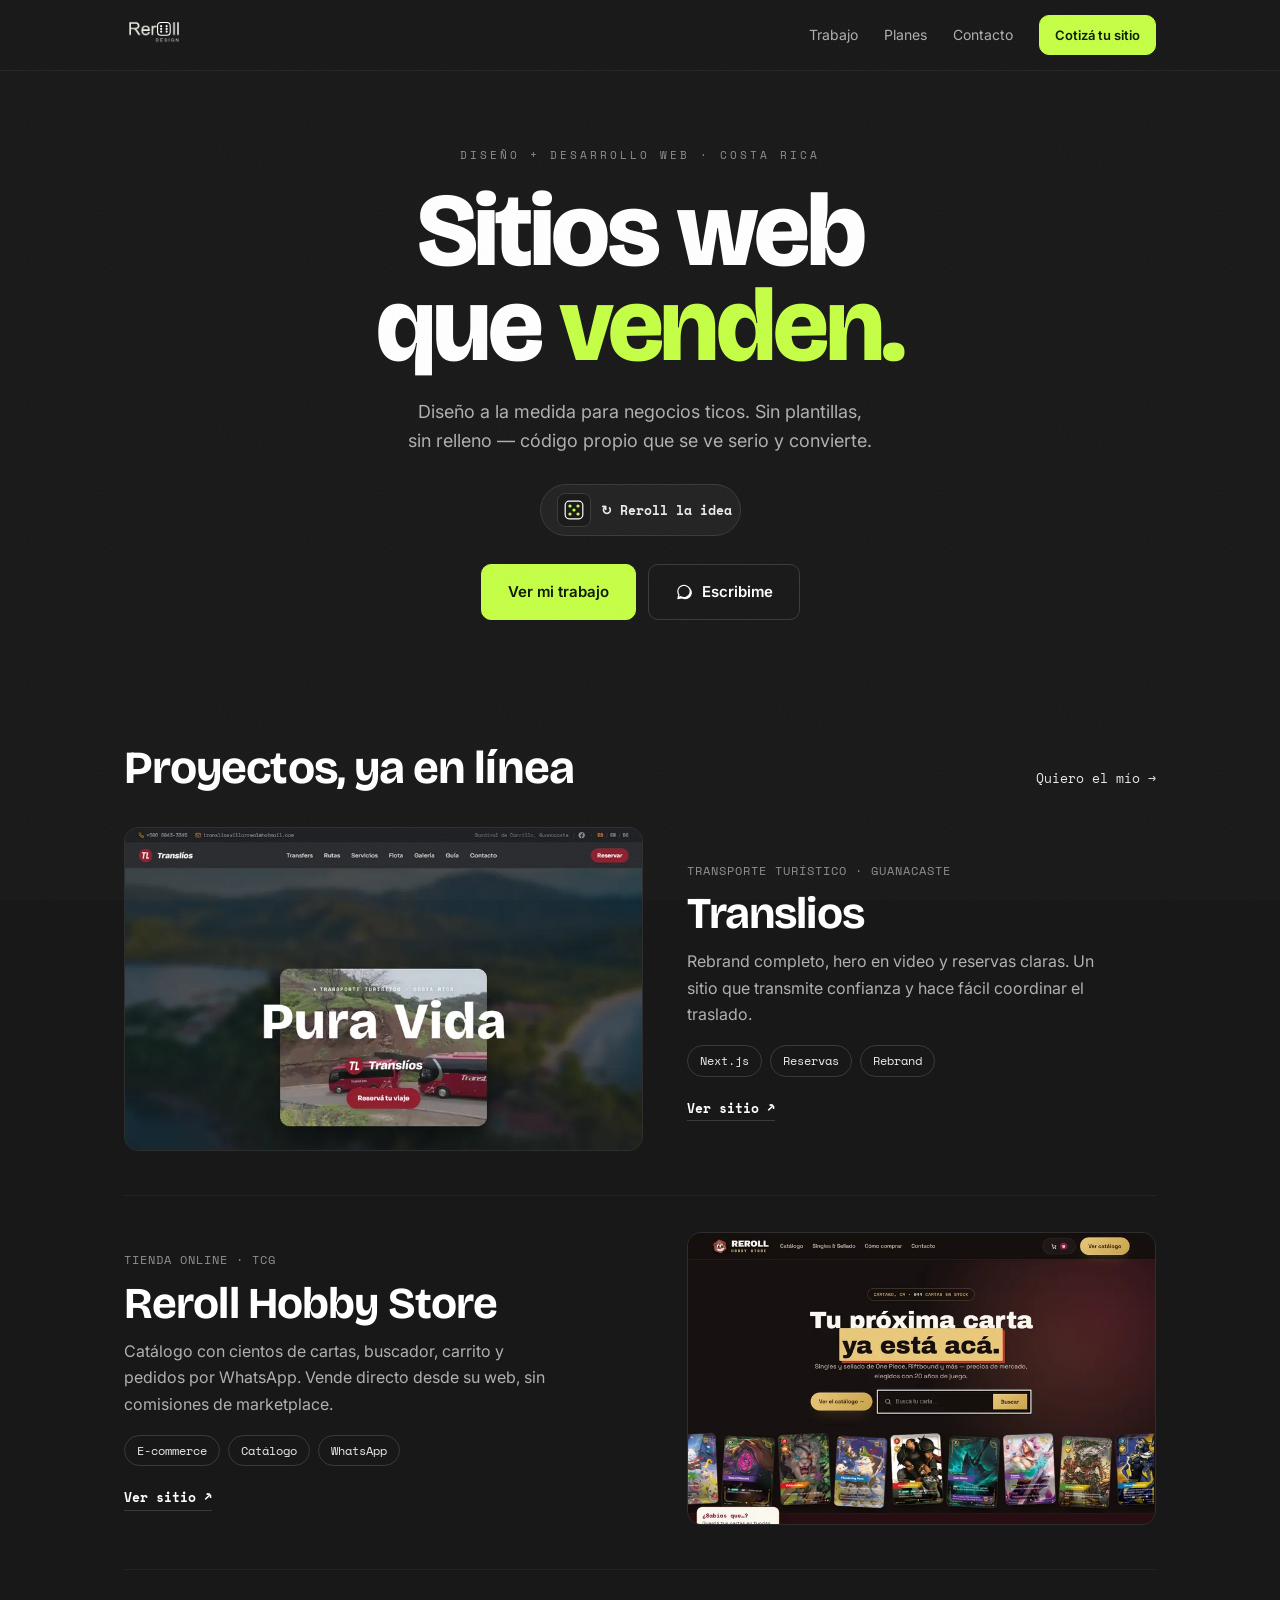
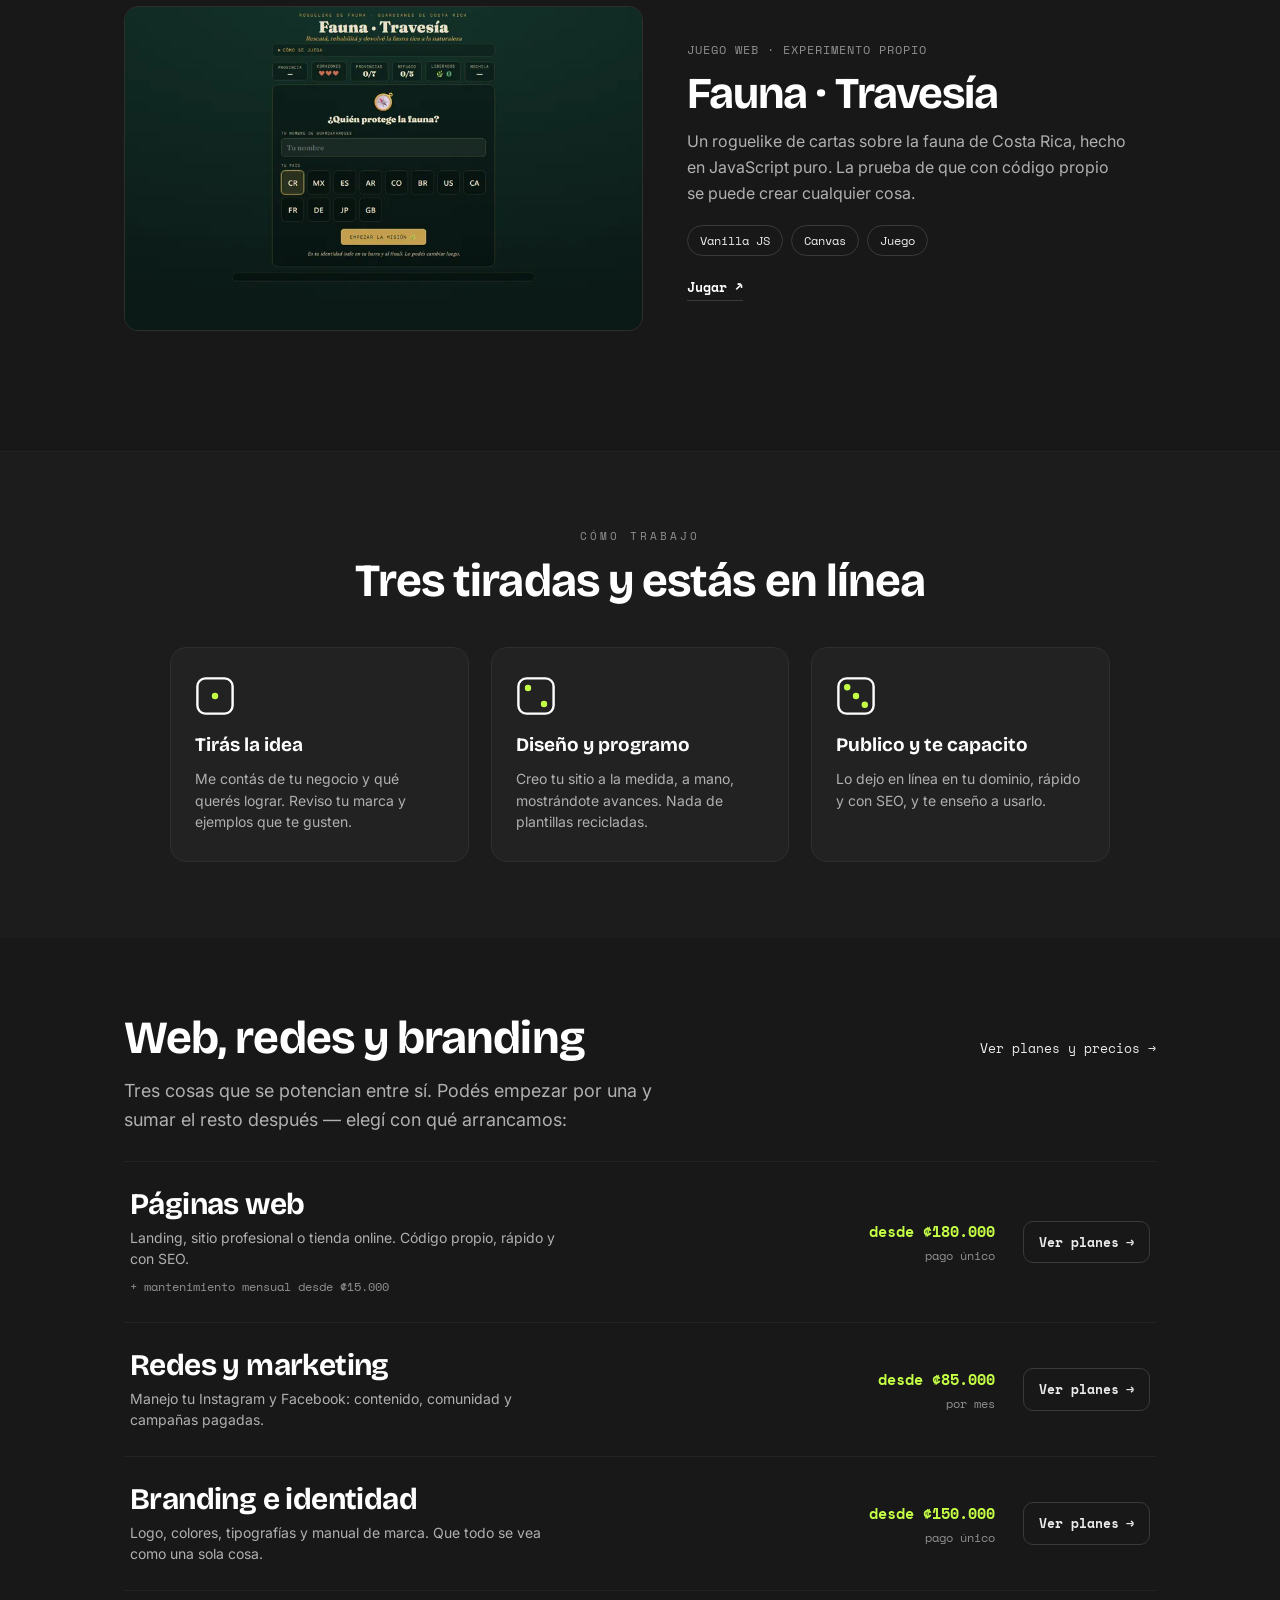
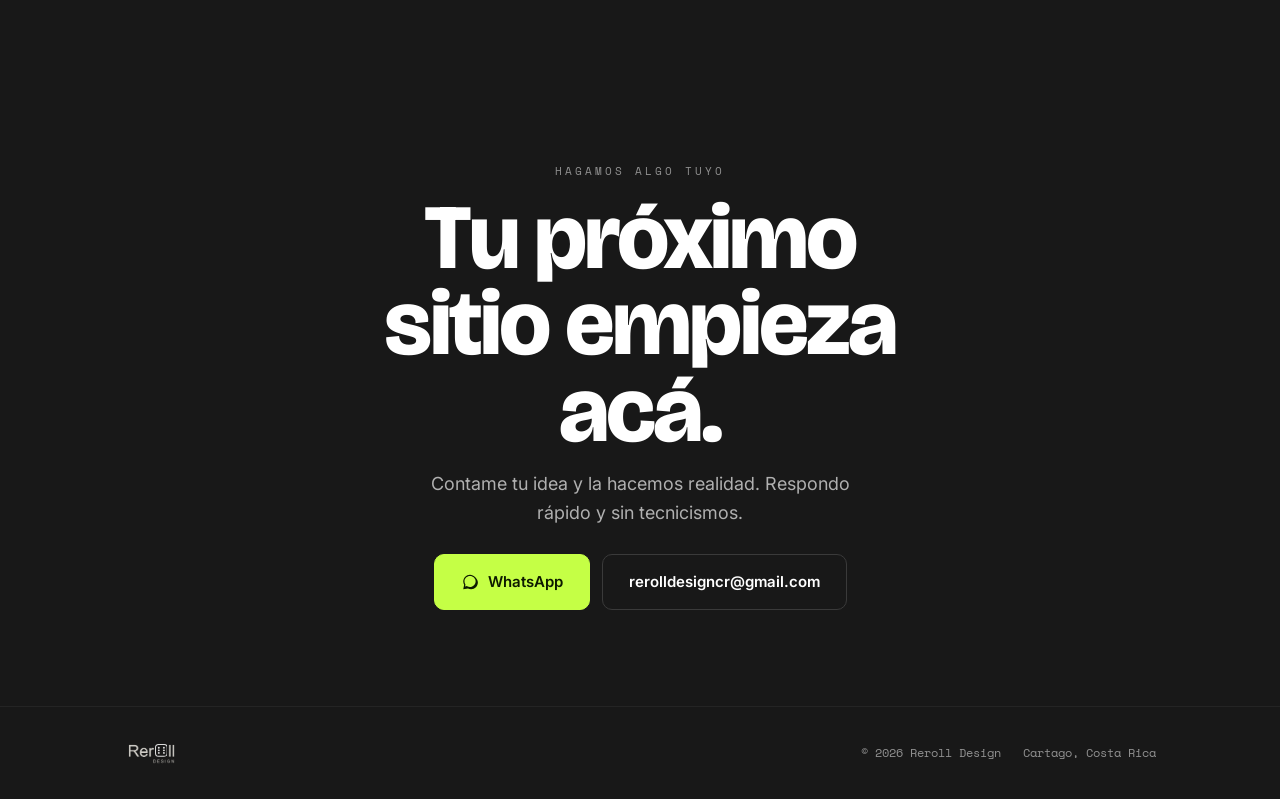
==== commit 0b81e5b2: "Suma Branding (04) y convierte el inicio en selector de disciplina - Nueva sección "04 · Branding e " ====
--- a/index.html
+++ b/index.html
@@ -27,7 +27,7 @@
   <link rel="preconnect" href="https://fonts.gstatic.com" crossorigin />
   <link href="https://fonts.googleapis.com/css2?family=Bricolage+Grotesque:opsz,wght@12..96,600;12..96,700;12..96,800&family=Inter:wght@400;500;600&family=Space+Mono:wght@400;700&display=swap" rel="stylesheet" />
 
-  <link rel="stylesheet" href="css/styles.css?v=9" />
+  <link rel="stylesheet" href="css/styles.css?v=10" />
 </head>
 <body class="rr">
   <div class="rr-grain" aria-hidden="true"></div>
@@ -162,35 +162,26 @@
     </div>
   </section>
 
-  <!-- ============ SERVICIOS (lo que hago) ============ -->
+  <!-- ============ SERVICIOS — selector de disciplina ============ -->
   <section class="rr-svc" id="servicios">
     <div class="wrap">
       <div class="rr-work__head reveal">
-        <h2 class="rr-h2">Lo que hago</h2>
+        <h2 class="rr-h2">Web, redes y branding</h2>
         <a href="servicios.html" class="rr-work__cta">Ver planes y precios →</a>
       </div>
+      <p class="rr-sub rr-svc__lead reveal">Tres cosas que se potencian entre sí. Podés empezar por una y sumar el resto después — elegí con qué arrancamos:</p>
       <div class="rr-svc__list">
         <a class="rr-svc__row reveal" href="servicios.html#creacion">
           <span class="rr-svc__body">
-            <span class="rr-svc__name">Sitios web a la medida</span>
-            <span class="rr-svc__desc">Landing, profesional o tienda online. Diseño y programo cada uno a mano, sin plantillas.</span>
+            <span class="rr-svc__name">Páginas web</span>
+            <span class="rr-svc__desc">Landing, sitio profesional o tienda online. Código propio, rápido y con SEO.</span>
+            <span class="rr-svc__plus">+ mantenimiento mensual desde ₡15.000</span>
           </span>
           <span class="rr-svc__cost">
             <span class="rr-svc__amount">desde ₡180.000</span>
             <span class="rr-svc__unit">pago único</span>
           </span>
-          <span class="rr-svc__arr" aria-hidden="true">→</span>
-        </a>
-        <a class="rr-svc__row reveal" href="servicios.html#mantenimiento">
-          <span class="rr-svc__body">
-            <span class="rr-svc__name">Mantenimiento mensual</span>
-            <span class="rr-svc__desc">Hosting, seguridad, respaldos y cambios menores. Tu sitio siempre rápido y al día.</span>
-          </span>
-          <span class="rr-svc__cost">
-            <span class="rr-svc__amount">desde ₡15.000</span>
-            <span class="rr-svc__unit">por mes</span>
-          </span>
-          <span class="rr-svc__arr" aria-hidden="true">→</span>
+          <span class="rr-svc__go">Ver planes <span aria-hidden="true">→</span></span>
         </a>
         <a class="rr-svc__row reveal" href="servicios.html#redes">
           <span class="rr-svc__body">
@@ -201,7 +192,18 @@
             <span class="rr-svc__amount">desde ₡85.000</span>
             <span class="rr-svc__unit">por mes</span>
           </span>
-          <span class="rr-svc__arr" aria-hidden="true">→</span>
+          <span class="rr-svc__go">Ver planes <span aria-hidden="true">→</span></span>
+        </a>
+        <a class="rr-svc__row reveal" href="servicios.html#branding">
+          <span class="rr-svc__body">
+            <span class="rr-svc__name">Branding e identidad</span>
+            <span class="rr-svc__desc">Logo, colores, tipografías y manual de marca. Que todo se vea como una sola cosa.</span>
+          </span>
+          <span class="rr-svc__cost">
+            <span class="rr-svc__amount">desde ₡150.000</span>
+            <span class="rr-svc__unit">pago único</span>
+          </span>
+          <span class="rr-svc__go">Ver planes <span aria-hidden="true">→</span></span>
         </a>
       </div>
     </div>
--- a/css/styles.css
+++ b/css/styles.css
@@ -196,7 +196,7 @@
 .page-hero__title{font-size:clamp(30px,5.5vw,48px);font-weight:700;letter-spacing:-1.2px;margin:14px 0 0}
 .page-hero__sub{font-size:17px;color:var(--muted);max-width:620px;margin:18px 0 0;line-height:1.7}
 
-.two-up{display:grid;grid-template-columns:repeat(3,1fr);gap:18px;margin-top:36px}
+.two-up{display:grid;grid-template-columns:repeat(4,1fr);gap:18px;margin-top:36px}
 .two-up__item{display:flex;gap:16px;align-items:flex-start;border:1px solid var(--line);border-radius:14px;padding:20px 22px;background:#fff}
 .two-up__num{font-family:var(--mono);font-size:22px;font-weight:700;color:var(--ink);line-height:1}
 .two-up__name{font-size:16px;font-weight:600}
@@ -292,6 +292,9 @@
 .dcard--pop .dcard__cta:hover{background:#B0E83A}
 
 /* ---------- responsive ---------- */
+@media (max-width:980px){
+  .two-up{grid-template-columns:repeat(2,1fr)}
+}
 @media (max-width:760px){
   .work{grid-template-columns:1fr}
   .cards{grid-template-columns:1fr}
@@ -401,11 +404,20 @@
   font-size:clamp(21px,2.8vw,30px);letter-spacing:-.02em;line-height:1.1;transition:color .2s ease}
 .rr-svc__row:hover .rr-svc__name{color:var(--gold)}
 .rr-svc__desc{display:block;font-size:14px;color:#B0B0B0;line-height:1.5;margin-top:6px;max-width:430px}
+.rr-svc__lead{margin:-6px 0 26px;max-width:560px}
+.rr-svc__plus{display:block;font-family:var(--mono);font-size:12px;color:#909090;margin-top:8px}
 .rr-svc__cost{text-align:right;white-space:nowrap}
 .rr-svc__amount{display:block;font-family:var(--mono);font-weight:700;font-size:15px;color:var(--gold)}
 .rr-svc__unit{display:block;font-family:var(--mono);font-size:12px;color:#909090;margin-top:3px}
-.rr-svc__arr{color:#909090;font-size:19px;transition:color .2s ease,transform .2s ease}
-.rr-svc__row:hover .rr-svc__arr{color:var(--gold);transform:translateX(4px)}
+/* el "botón" de cada disciplina: aparece al pasar por encima o al tabular */
+.rr-svc__go{display:inline-flex;align-items:center;gap:7px;white-space:nowrap;
+  font-family:var(--mono);font-weight:700;font-size:13px;color:#EBEBEB;
+  border:1px solid #3A3A3A;border-radius:10px;padding:10px 15px;
+  transition:color .2s ease,border-color .2s ease,background .2s ease}
+.rr-svc__go span{transition:transform .2s ease}
+.rr-svc__row:hover .rr-svc__go,.rr-svc__row:focus-visible .rr-svc__go{
+  color:var(--gold);border-color:var(--gold);background:rgba(197,255,69,.08)}
+.rr-svc__row:hover .rr-svc__go span{transform:translateX(3px)}
 
 .rr-contact{position:relative;z-index:2;padding:96px 0;text-align:center}
 .rr-contact__in{max-width:640px;margin:0 auto}
@@ -435,7 +447,8 @@
   .rr-svc__row{grid-template-columns:1fr;gap:12px;padding:22px 4px}
   .rr-svc__cost{text-align:left;display:flex;align-items:baseline;gap:8px}
   .rr-svc__unit{margin-top:0}
-  .rr-svc__arr{display:none}
+  /* en táctil no hay hover: el botón ocupa todo el ancho y se toca fácil */
+  .rr-svc__go{justify-content:center;width:100%;padding:12px 15px}
   .rr-contact{padding:66px 0}
   .rr-foot__in{flex-direction:column;align-items:flex-start;gap:12px}
 }
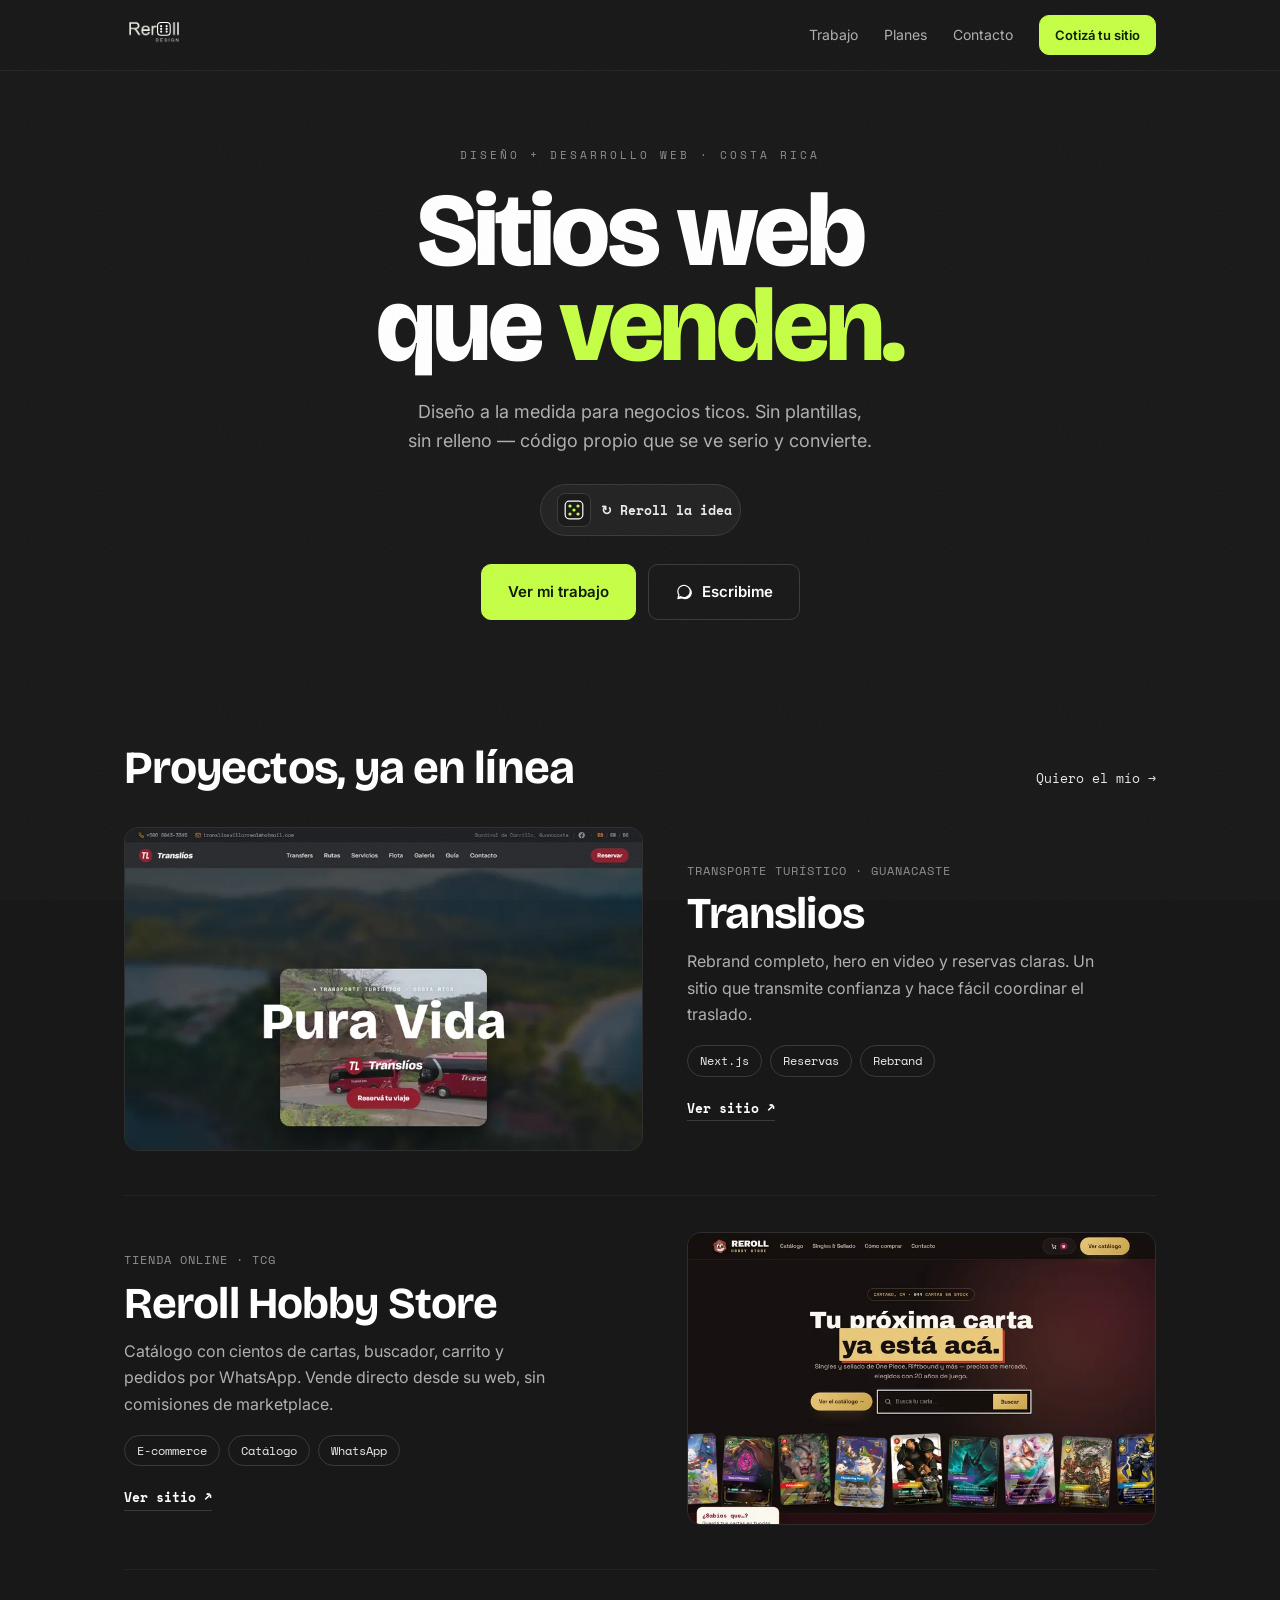
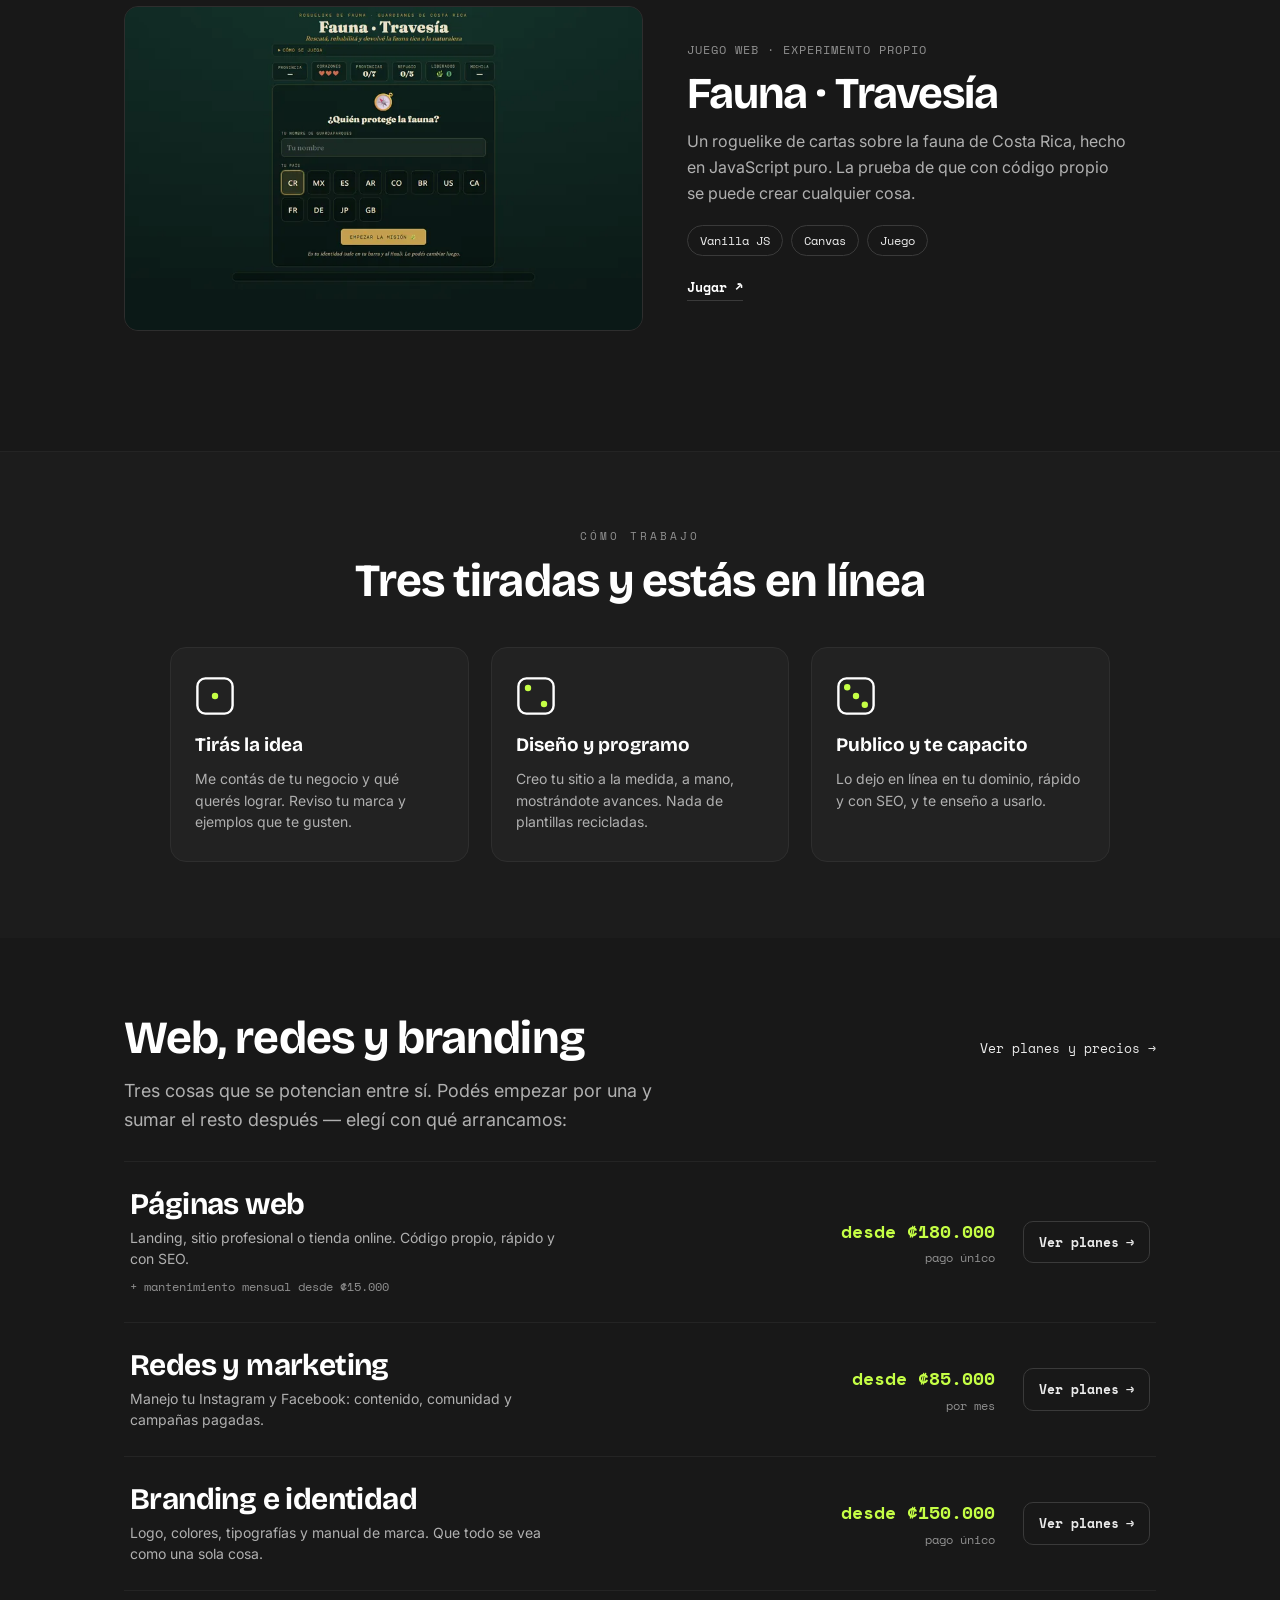
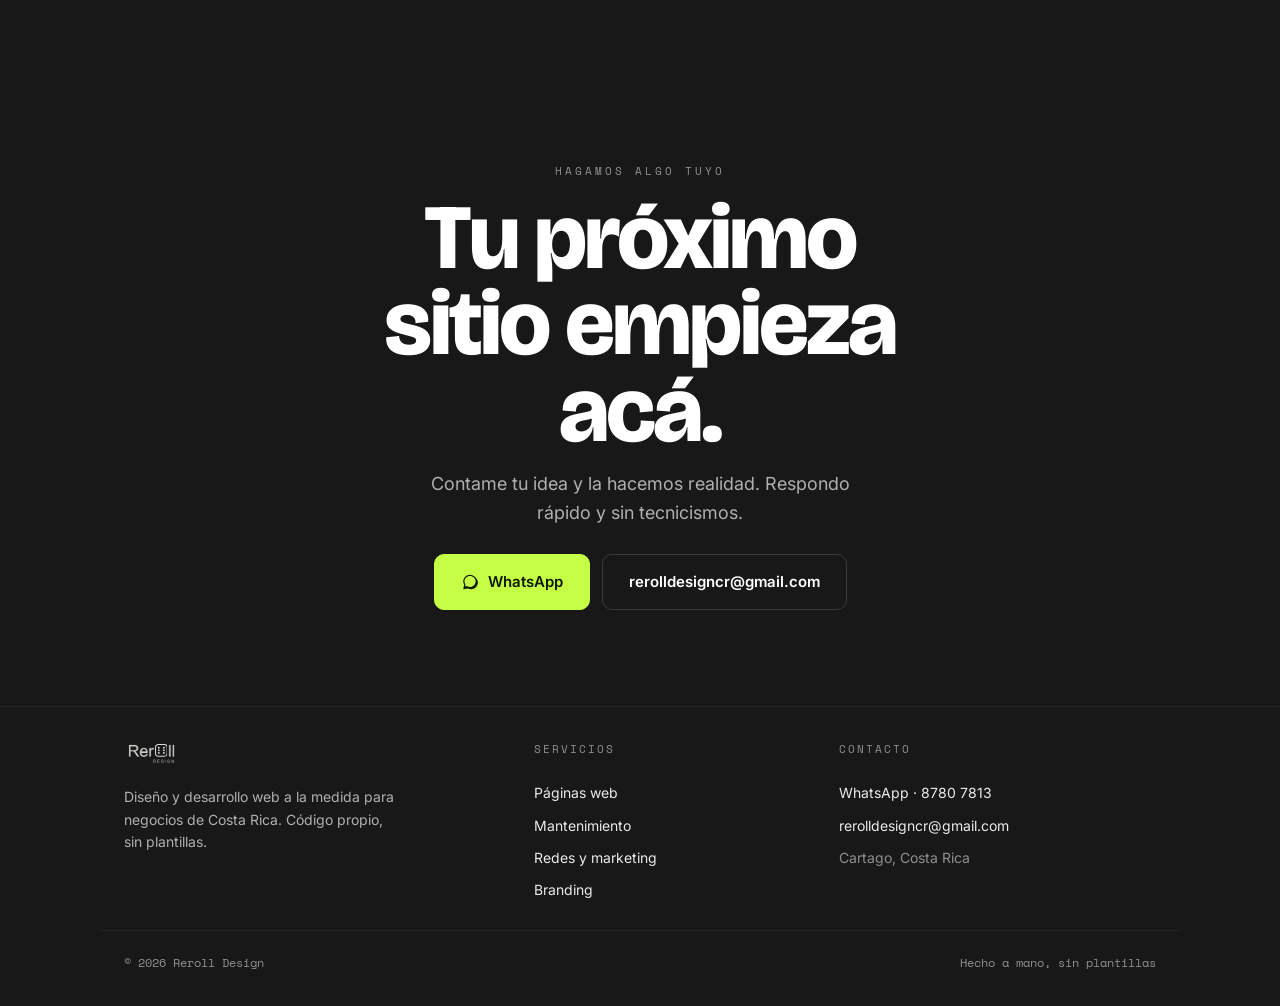
==== commit 05b10302: "Auditoría UI/UX: respuesta al tacto, áreas de toque y pie con contenido Medido a 375px, no estimado:" ====
--- a/index.html
+++ b/index.html
@@ -27,7 +27,7 @@
   <link rel="preconnect" href="https://fonts.gstatic.com" crossorigin />
   <link href="https://fonts.googleapis.com/css2?family=Bricolage+Grotesque:opsz,wght@12..96,600;12..96,700;12..96,800&family=Inter:wght@400;500;600&family=Space+Mono:wght@400;700&display=swap" rel="stylesheet" />
 
-  <link rel="stylesheet" href="css/styles.css?v=10" />
+  <link rel="stylesheet" href="css/styles.css?v=11" />
 </head>
 <body class="rr">
   <div class="rr-grain" aria-hidden="true"></div>
@@ -228,14 +228,30 @@
   <!-- ============ FOOTER ============ -->
   <footer class="rr-foot">
     <div class="wrap rr-foot__in">
-      <span class="rd-logo rr-foot__logo"><img src="assets/logo-white-nodie.png" alt="Reroll Design" /><span class="rd-logo__die" aria-hidden="true"><svg viewBox="0 0 125 125" fill="currentColor"><rect x="5" y="5" width="115" height="115" rx="30" fill="none" stroke="currentColor" stroke-width="10"/><circle cx="37.5" cy="37.5" r="9.5"/><circle cx="87.5" cy="37.5" r="9.5"/><circle cx="37.5" cy="62.5" r="9.5"/><circle cx="87.5" cy="62.5" r="9.5"/><circle cx="37.5" cy="87.5" r="9.5"/><circle cx="87.5" cy="87.5" r="9.5"/></svg></span></span>
-      <div class="rr-foot__meta">
-        <span>© <span id="year">2026</span> Reroll Design</span>
+      <div class="rr-foot__brand">
+        <span class="rd-logo rr-foot__logo"><img src="assets/logo-white-nodie.png" alt="Reroll Design" /><span class="rd-logo__die" aria-hidden="true"><svg viewBox="0 0 125 125" fill="currentColor"><rect x="5" y="5" width="115" height="115" rx="30" fill="none" stroke="currentColor" stroke-width="10"/><circle cx="37.5" cy="37.5" r="9.5"/><circle cx="87.5" cy="37.5" r="9.5"/><circle cx="37.5" cy="62.5" r="9.5"/><circle cx="87.5" cy="62.5" r="9.5"/><circle cx="37.5" cy="87.5" r="9.5"/><circle cx="87.5" cy="87.5" r="9.5"/></svg></span></span>
+        <p class="rr-foot__pitch">Diseño y desarrollo web a la medida para negocios de Costa Rica. Código propio, sin plantillas.</p>
+      </div>
+      <nav class="rr-foot__col" aria-label="Servicios">
+        <p class="rr-foot__ttl">Servicios</p>
+        <a href="servicios.html#creacion">Páginas web</a>
+        <a href="servicios.html#mantenimiento">Mantenimiento</a>
+        <a href="servicios.html#redes">Redes y marketing</a>
+        <a href="servicios.html#branding">Branding</a>
+      </nav>
+      <div class="rr-foot__col">
+        <p class="rr-foot__ttl">Contacto</p>
+        <a href="https://wa.me/50687807813?text=%C2%A1Hola%20Reroll%20Design!%20Quiero%20cotizar%20un%20sitio%20web." target="_blank" rel="noopener">WhatsApp · 8780 7813</a>
+        <a href="mailto:rerolldesigncr@gmail.com">rerolldesigncr@gmail.com</a>
         <span>Cartago, Costa Rica</span>
       </div>
     </div>
+    <div class="wrap rr-foot__bottom">
+      <span>© <span id="year">2026</span> Reroll Design</span>
+      <span>Hecho a mano, sin plantillas</span>
+    </div>
   </footer>
 
-  <script src="js/app.js?v=5"></script>
+  <script src="js/app.js?v=6"></script>
 </body>
 </html>
--- a/css/styles.css
+++ b/css/styles.css
@@ -174,12 +174,6 @@
 .contacto__sub{font-size:17px;color:var(--muted);margin:16px 0 28px}
 .contacto__btns{display:flex;gap:12px;justify-content:center;flex-wrap:wrap}
 
-/* ---------- footer ---------- */
-.footer{border-top:1px solid var(--line);padding:34px 0;background:var(--paper)}
-.footer__inner{display:flex;align-items:center;justify-content:space-between;gap:20px;flex-wrap:wrap}
-.footer__logo{opacity:.85}
-.footer__logo>img,img.footer__logo{height:26px;width:auto}
-.footer__meta{display:flex;gap:22px;font-family:var(--mono);font-size:12px;color:var(--faint)}
 
 /* ---------- reveal animation ---------- */
 .reveal{opacity:0;transform:translateY(16px);transition:opacity .6s ease, transform .6s ease}
@@ -300,7 +294,6 @@
   .cards{grid-template-columns:1fr}
   .hero{padding:64px 0 56px}
   .section{padding:60px 0}
-  .footer__inner{flex-direction:column;align-items:flex-start;gap:14px}
   .two-up{grid-template-columns:1fr}
   .pkg-grid{grid-template-columns:1fr}
   .split{grid-template-columns:1fr;gap:36px}
@@ -325,7 +318,7 @@
 .rr-h1{font-weight:800;font-size:clamp(46px,10vw,104px);line-height:.92;letter-spacing:-.03em;margin:18px 0 0}
 .rr-word{color:var(--gold);display:inline-block}
 .rr-h2{font-weight:700;font-size:clamp(28px,5vw,46px);line-height:1.03;letter-spacing:-.02em}
-.rr-sub{font-size:clamp(15px,2vw,18px);color:#B0B0B0;line-height:1.6}
+.rr-sub{font-size:clamp(16px,2vw,18px);color:#B0B0B0;line-height:1.6}
 .rr-sub b{color:#FFFFFF;font-weight:600}
 
 .rr-btn{display:inline-flex;align-items:center;gap:9px;font-family:var(--font);font-weight:600;font-size:14px;padding:13px 22px;border-radius:10px;border:1px solid #3A3A3A;background:transparent;color:#FFFFFF;cursor:pointer;transition:.15s;text-decoration:none;white-space:nowrap}
@@ -511,8 +504,6 @@
 .rr .btn--ink:hover{background:#B0E83A;border-color:#B0E83A}
 .rr .btn--ghost{background:transparent;border-color:#3A3A3A;color:#FFFFFF}
 .rr .btn--ghost:hover{border-color:var(--gold);color:var(--gold)}
-.rr .footer{background:#181818;border-color:#242424}
-.rr .footer__meta{color:#909090}
 
 
 /* ================= MÓVIL: menú + acento disciplinado ================= */
@@ -602,3 +593,71 @@
   .dice__tab{flex:1;padding:10px 8px;font-size:12px}
   .rr-case__tags span{font-size:11px;padding:4px 10px}
 }
+
+/* ============ CALIDAD DE USO EN CELULAR ============
+   El 90% de las visitas son desde el teléfono, donde NO existe el hover:
+   sin estado :active el usuario toca y la pantalla no responde. */
+
+/* 1 · respuesta inmediata al tocar */
+.rr-btn:active,.btn:active,.rr-svc__go:active,.dcard__cta:active,
+.rr-case__link:active,.rr-work__cta:active{transform:scale(.97)}
+.rr-svc__row:active{background:rgba(197,255,69,.05)}
+.rr-menu a:active,.rr-foot__col a:active{color:var(--gold)}
+.rr-burger:active span{background:var(--gold)}
+.rr-case__shot:active{border-color:var(--gold)}
+
+/* 2 · sin retardo de 300 ms al tocar */
+a,button,[role=tab]{touch-action:manipulation}
+
+/* 3 · área de toque de 44 px sin cambiar el aspecto */
+.rr-burger{width:44px;height:44px}
+@media (max-width:760px){
+  .rr-nav__links .rr-btn,.nav__links .btn{min-height:44px}
+  .rr-work__cta,.rr-case__link,.rr-brand,.nav__brand{position:relative}
+  .rr-work__cta::after,.rr-case__link::after,.rr-brand::after,.nav__brand::after{
+    content:'';position:absolute;left:0;right:0;top:50%;transform:translateY(-50%);
+    height:44px;min-width:44px}
+}
+
+/* 4 · texto legible en pantalla chica (mínimo recomendado: 16 px) */
+@media (max-width:600px){
+  .rr-svc__desc,.rr-step p,.pkg__for,.rr-svc__lead{font-size:15px}
+  .check-list li,.rr .check-list li{font-size:16px}
+}
+
+/* 5 · quien pide menos movimiento, recibe menos movimiento */
+@media (prefers-reduced-motion:reduce){
+  *,*::before,*::after{
+    animation-duration:.01ms!important;animation-iteration-count:1!important;
+    transition-duration:.01ms!important;scroll-behavior:auto!important}
+}
+
+/* el precio es lo que la gente busca en el selector: que pese */
+.rr-svc__amount{font-size:18px}
+
+/* sección actual marcada en el nav mientras se hace scroll */
+.rr-nav__links a[aria-current=true]{color:var(--gold)}
+
+/* ============ PIE DE PÁGINA CON CONTENIDO ============ */
+.rr-foot__in{display:grid;grid-template-columns:1.4fr 1fr 1.2fr;gap:40px;
+  align-items:start;padding-bottom:28px}
+.rr-foot__pitch{font-size:14px;color:#B0B0B0;line-height:1.6;max-width:270px;margin-top:14px}
+.rr-foot__ttl{font-family:var(--mono);font-size:11px;letter-spacing:2px;text-transform:uppercase;
+  color:#909090;margin-bottom:14px}
+.rr-foot__col{display:grid;gap:10px;align-content:start}
+.rr-foot__col a,.rr-foot__col span{font-size:14px;color:#EBEBEB;transition:color .15s ease}
+.rr-foot__col a:hover{color:var(--gold)}
+.rr-foot__col span{color:#909090}
+.rr-foot__bottom{display:flex;justify-content:space-between;gap:16px;flex-wrap:wrap;
+  border-top:1px solid #242424;padding-top:22px;
+  font-family:var(--mono);font-size:12px;color:#909090}
+@media (max-width:860px){
+  .rr-foot__in{grid-template-columns:1fr 1fr;gap:32px}
+  .rr-foot__brand{grid-column:1/-1}
+}
+@media (max-width:600px){
+  .rr-foot__in{grid-template-columns:1fr;gap:28px}
+  /* enlaces del pie con 44 px de alto para tocarlos sin errarle */
+  .rr-foot__col{gap:0}
+  .rr-foot__col a,.rr-foot__col span{padding:12px 0}
+}
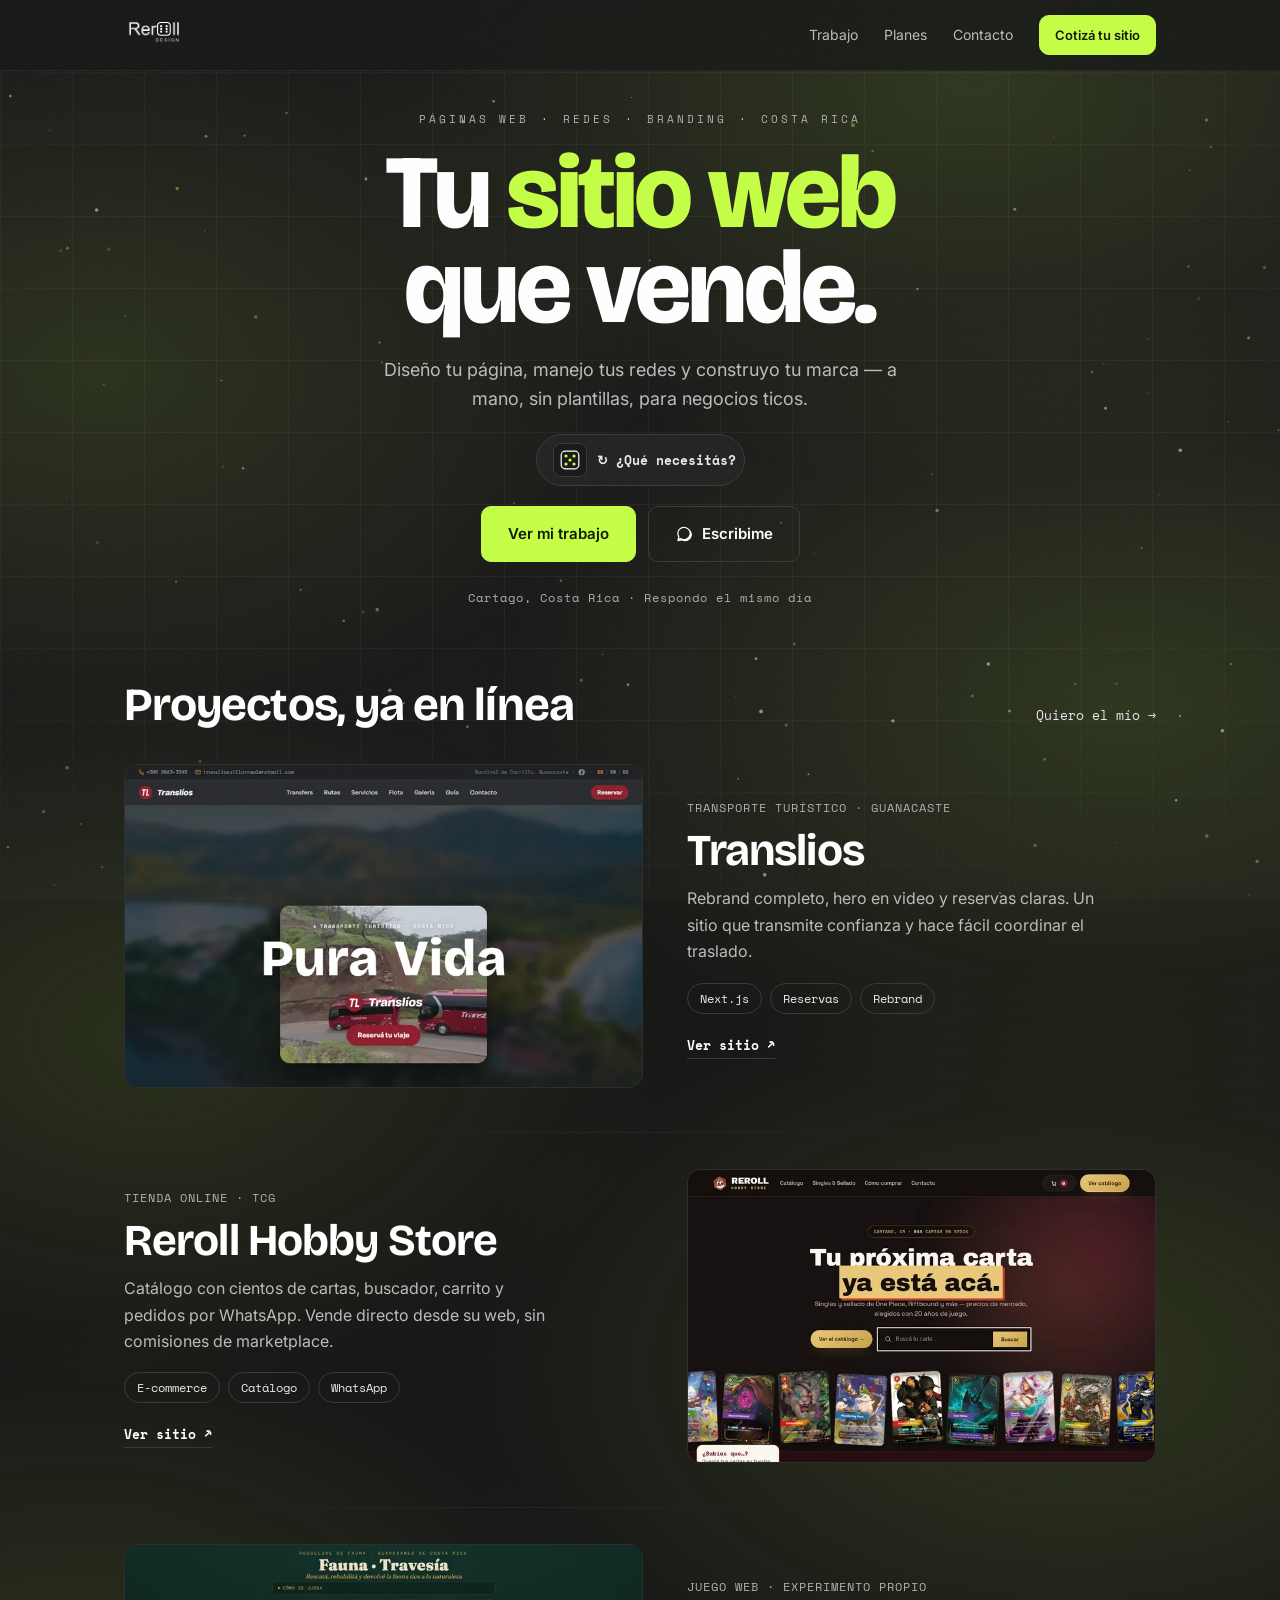
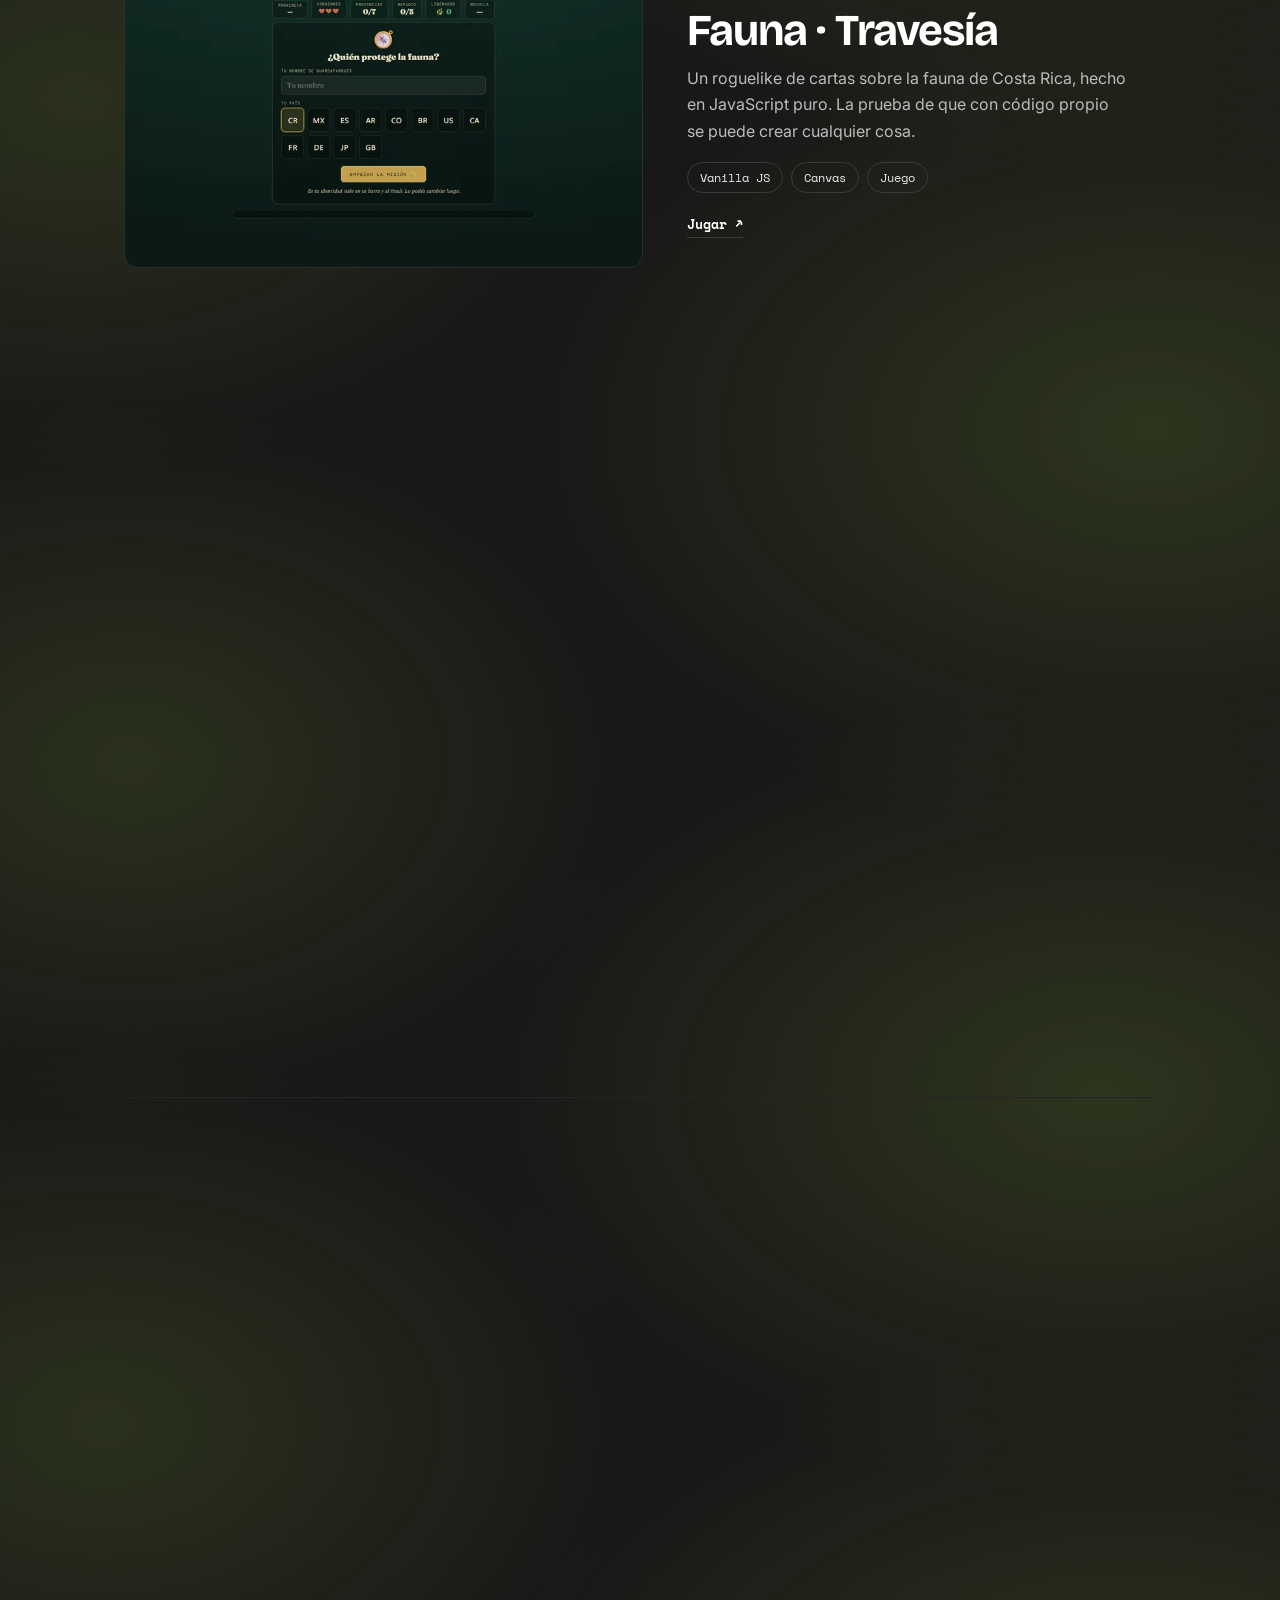
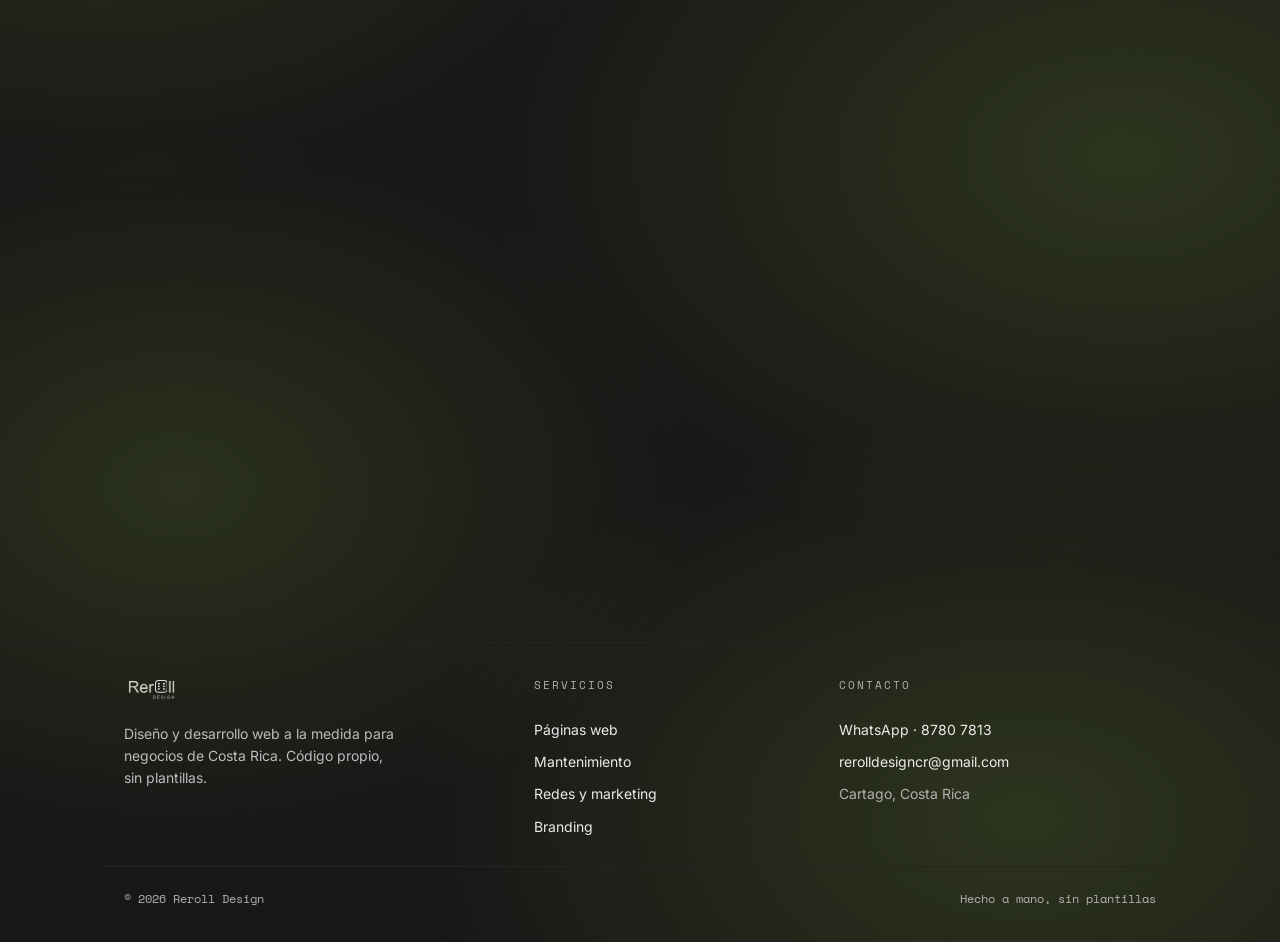
==== commit 0e6fb285: "Hero nuevo y fondo vivo en todo el sitio - Hero: "Tu [sitio web|Instagram|marca|tienda online] que v" ====
--- a/index.html
+++ b/index.html
@@ -27,10 +27,11 @@
   <link rel="preconnect" href="https://fonts.gstatic.com" crossorigin />
   <link href="https://fonts.googleapis.com/css2?family=Bricolage+Grotesque:opsz,wght@12..96,600;12..96,700;12..96,800&family=Inter:wght@400;500;600&family=Space+Mono:wght@400;700&display=swap" rel="stylesheet" />
 
-  <link rel="stylesheet" href="css/styles.css?v=11" />
+  <link rel="stylesheet" href="css/styles.css?v=13" />
 </head>
 <body class="rr">
   <div class="rr-grain" aria-hidden="true"></div>
+  <canvas class="rr-spark" id="rrSpark" aria-hidden="true"></canvas>
 
   <!-- ============ NAV ============ -->
   <header class="rr-nav" id="top">
@@ -62,23 +63,31 @@
 
   <!-- ============ HERO ============ -->
   <section class="rr-hero">
+    <div class="rr-hero__bg" aria-hidden="true">
+      <span class="rr-hero__pip" style="left:14%;top:26%"></span>
+      <span class="rr-hero__pip" style="left:86%;top:34%"></span>
+      <span class="rr-hero__pip" style="left:22%;top:76%"></span>
+      <span class="rr-hero__pip" style="left:78%;top:70%"></span>
+    </div>
     <div class="wrap rr-hero__in">
-      <p class="rr-eye reveal">Diseño + desarrollo web · Costa Rica</p>
-      <h1 class="rr-h1 reveal">Sitios web<br />que <span class="rr-word" id="rrWord">venden.</span></h1>
-      <p class="rr-sub reveal">Diseño a la medida para negocios ticos. Sin plantillas, sin relleno — código propio que se ve serio y convierte.</p>
-
-      <button class="rr-reroll reveal" id="rrReroll" type="button" aria-label="Reroll la idea">
+      <p class="rr-eye rr-hero__eye"><span class="w">Páginas web</span><b class="w">·</b><span class="w">Redes</span><b class="w">·</b><span class="w">Branding</span><b class="w">·</b><span class="w">Costa Rica</span></p>
+      <h1 class="rr-h1">
+        <span class="rr-h1__line"><span class="w">Tu</span> <span class="rr-word" id="rrWord">sitio web</span></span>
+        <span class="rr-h1__line"><span class="w">que</span> <span class="w">vende.</span></span>
+      </h1>
+      <p class="rr-sub wb">Diseño tu página, manejo tus redes y construyo tu marca — a mano, sin plantillas, para negocios ticos.</p>
+      <button class="rr-reroll wb" id="rrReroll" type="button" aria-label="Cambiar disciplina">
         <span class="rr-reroll__die"><svg viewBox="0 0 100 100" id="rrDieSvg" aria-hidden="true"></svg></span>
-        <span class="rr-reroll__txt">↻ Reroll la idea</span>
+        <span class="rr-reroll__txt">↻ ¿Qué necesitás?</span>
       </button>
-
-      <div class="rr-hero__cta reveal">
+      <div class="rr-hero__cta wb">
         <a href="#trabajo" class="rr-btn rr-btn--gold rr-btn--lg">Ver mi trabajo</a>
-        <a href="https://wa.me/50687807813?text=%C2%A1Hola%20Reroll%20Design!%20Quiero%20cotizar%20un%20sitio%20web." class="rr-btn rr-btn--lg" target="_blank" rel="noopener">
+        <a href="https://wa.me/50687807813?text=%C2%A1Hola%20Reroll%20Design!%20Quiero%20cotizar%20un%20proyecto." class="rr-btn rr-btn--lg" target="_blank" rel="noopener">
           <svg viewBox="0 0 32 32" fill="currentColor" aria-hidden="true" class="rr-ico"><path d="M16 3C9.4 3 4 8.4 4 15c0 2.1.6 4.1 1.6 5.9L4 29l8.3-1.6c1.7.9 3.6 1.4 5.7 1.4 6.6 0 12-5.4 12-12S22.6 3 16 3zm0 21.8c-1.8 0-3.5-.5-5-1.4l-.4-.2-3.3.6.6-3.2-.2-.4c-1-1.6-1.5-3.4-1.5-5.2C6 9.9 10.5 5.5 16 5.5S26 9.9 26 15 21.5 24.8 16 24.8z"/></svg>
           Escribime
         </a>
       </div>
+      <p class="rr-hero__foot wb">Cartago, Costa Rica · Respondo el mismo día</p>
     </div>
   </section>
 
@@ -252,6 +261,6 @@
     </div>
   </footer>
 
-  <script src="js/app.js?v=6"></script>
+  <script src="js/app.js?v=7"></script>
 </body>
 </html>
--- a/css/styles.css
+++ b/css/styles.css
@@ -260,14 +260,14 @@
 .dice__head{text-align:center;max-width:640px;margin:0 auto 32px}
 .dice__eyebrow{font-family:var(--mono);font-size:11px;letter-spacing:3px;text-transform:uppercase;color:var(--gold)}
 .dice__title{font-size:clamp(26px,4.6vw,38px);font-weight:700;letter-spacing:-.6px;margin:10px 0 8px;color:#fff}
-.dice__sub{font-size:15px;color:#B0B0B0;max-width:460px;margin:0 auto}
+.dice__sub{font-size:15px;color:#BCBCBC;max-width:460px;margin:0 auto}
 .dice__toggle{display:inline-flex;position:relative;margin-top:22px;background:#222222;border:1px solid #3A3A3A;border-radius:999px;padding:4px}
 .dice__pill{position:absolute;top:4px;left:4px;height:calc(100% - 8px);width:calc(50% - 4px);background:linear-gradient(180deg,#3A3A3A,#1C1C1C);border:1px solid var(--gold);border-radius:999px;transition:transform .3s cubic-bezier(.4,1.3,.5,1)}
 .dice__toggle.is-mant .dice__pill{transform:translateX(100%)}
-.dice__tab{position:relative;z-index:1;border:none;background:none;color:#909090;font:inherit;font-weight:600;font-size:13px;padding:9px 18px;border-radius:999px;cursor:pointer;transition:color .2s;white-space:nowrap}
+.dice__tab{position:relative;z-index:1;border:none;background:none;color:#B0B0B0;font:inherit;font-weight:600;font-size:13px;padding:9px 18px;border-radius:999px;cursor:pointer;transition:color .2s;white-space:nowrap}
 .dice__tab.is-on{color:#FFFFFF}
 .dice__grid{display:grid;grid-template-columns:repeat(3,1fr);gap:16px;max-width:760px;margin:0 auto}
-.dice__fallback{grid-column:1/-1;text-align:center;color:#909090;font-size:14px}
+.dice__fallback{grid-column:1/-1;text-align:center;color:#B0B0B0;font-size:14px}
 .dcard{position:relative;background:#222222;border:1px solid #2E2E2E;border-radius:16px;padding:24px 20px;transition:transform .18s ease}
 .dcard:hover{transform:translateY(-3px)}
 .dcard--pop{border-color:var(--gold);background:linear-gradient(180deg,#2A2A2A,#222222);box-shadow:0 0 60px rgba(197,255,69,.14)}
@@ -276,9 +276,9 @@
 .dcard__name{font-size:18px;font-weight:600}
 .dcard__pricerow{display:flex;align-items:baseline;gap:5px;margin:8px 0 2px}
 .dcard__price{font-family:var(--mono);font-size:24px;font-weight:700;color:#fff}
-.dcard__per{font-size:12px;color:#909090}
+.dcard__per{font-size:12px;color:#B0B0B0}
 .dcard__feat{list-style:none;padding:0;margin:14px 0 0;display:grid;gap:8px}
-.dcard__feat li{font-size:13px;color:#B0B0B0;display:flex;gap:8px}
+.dcard__feat li{font-size:13px;color:#BCBCBC;display:flex;gap:8px}
 .dcard__feat li i{color:var(--gold);font-style:normal}
 .dcard__cta{display:block;margin-top:18px;text-align:center;background:transparent;color:#FFFFFF;border:1px solid #3A3A3A;border-radius:10px;padding:11px;font-size:13px;font-weight:600;text-decoration:none;transition:.15s}
 .dcard__cta:hover{border-color:var(--gold);color:var(--gold)}
@@ -307,7 +307,7 @@
    (antes la banda de planes heredaba bordes #ececec del tema claro) */
 body.rr{
   --ink:#FFFFFF; --ink-soft:#EBEBEB; --paper:#181818; --soft:#1C1C1C;
-  --muted:#B0B0B0; --faint:#909090; --line:#242424; --line-2:#2E2E2E;
+  --muted:#BCBCBC; --faint:#B0B0B0; --line:#242424; --line-2:#2E2E2E;
 }
 /* foco de teclado visible en toda la página */
 .rr :focus-visible{outline:2px solid var(--gold);outline-offset:3px}
@@ -318,7 +318,7 @@
 .rr-h1{font-weight:800;font-size:clamp(46px,10vw,104px);line-height:.92;letter-spacing:-.03em;margin:18px 0 0}
 .rr-word{color:var(--gold);display:inline-block}
 .rr-h2{font-weight:700;font-size:clamp(28px,5vw,46px);line-height:1.03;letter-spacing:-.02em}
-.rr-sub{font-size:clamp(16px,2vw,18px);color:#B0B0B0;line-height:1.6}
+.rr-sub{font-size:clamp(16px,2vw,18px);color:#BCBCBC;line-height:1.6}
 .rr-sub b{color:#FFFFFF;font-weight:600}
 
 .rr-btn{display:inline-flex;align-items:center;gap:9px;font-family:var(--font);font-weight:600;font-size:14px;padding:13px 22px;border-radius:10px;border:1px solid #3A3A3A;background:transparent;color:#FFFFFF;cursor:pointer;transition:.15s;text-decoration:none;white-space:nowrap}
@@ -333,7 +333,7 @@
 .rr-nav__in{display:flex;align-items:center;justify-content:space-between;height:70px}
 .rr-brand img{height:26px;width:auto;display:block}
 .rr-nav__links{display:flex;align-items:center;gap:26px;font-size:14px}
-.rr-nav__links a:not(.rr-btn){color:#B0B0B0;transition:color .15s}
+.rr-nav__links a:not(.rr-btn){color:#BCBCBC;transition:color .15s}
 .rr-nav__links a:not(.rr-btn):hover{color:#FFFFFF}
 
 .rr-hero{position:relative;z-index:2;padding:76px 0 40px;text-align:center}
@@ -350,7 +350,7 @@
 
 .rr-work{position:relative;z-index:2;padding:84px 0}
 .rr-work__head{display:flex;align-items:baseline;justify-content:space-between;margin-bottom:22px;gap:16px;flex-wrap:wrap}
-.rr-count{font-family:var(--mono);font-size:12px;color:#909090}
+.rr-count{font-family:var(--mono);font-size:12px;color:#B0B0B0}
 .rr-work__cta{font-family:var(--mono);font-size:13px;color:var(--gold);text-decoration:none;white-space:nowrap}
 .rr-work__cta:hover{text-decoration:underline}
 
@@ -366,7 +366,7 @@
 .rr-case__shot:hover .rr-case__view{opacity:1;transform:none}
 .rr-case__kind{font-family:var(--mono);font-size:12px;letter-spacing:1px;text-transform:uppercase;color:var(--gold)}
 .rr-case__name{font-weight:700;font-size:clamp(28px,4vw,44px);letter-spacing:-.02em;margin:10px 0 12px;line-height:1}
-.rr-case__out{color:#B0B0B0;font-size:16px;line-height:1.65;max-width:440px}
+.rr-case__out{color:#BCBCBC;font-size:16px;line-height:1.65;max-width:440px}
 .rr-case__tags{display:flex;gap:8px;flex-wrap:wrap;margin:18px 0}
 .rr-case__tags span{font-family:var(--mono);font-size:12px;color:#EBEBEB;border:1px solid #3A3A3A;border-radius:999px;padding:5px 12px}
 .rr-case__link{display:inline-block;font-family:var(--mono);font-weight:700;font-size:13px;color:#FFFFFF;text-decoration:none;border-bottom:1px solid #3A3A3A;padding-bottom:2px;transition:.15s}
@@ -378,7 +378,7 @@
 .rr-step{background:#222222;border:1px solid #2E2E2E;border-radius:16px;padding:28px 24px}
 .rr-step__die{display:inline-block;width:40px;height:40px;margin-bottom:14px}
 .rr-step h3{font-weight:700;font-size:19px;margin-bottom:8px}
-.rr-step p{font-size:14px;color:#B0B0B0;line-height:1.55}
+.rr-step p{font-size:14px;color:#BCBCBC;line-height:1.55}
 
 .rr-plans{position:relative;z-index:2;padding:76px 0}
 .rr-plans__in{display:flex;align-items:center;justify-content:space-between;gap:30px;flex-wrap:wrap;background:linear-gradient(120deg,#222222,#1C1C1C);border:1px solid #2E2E2E;border-radius:20px;padding:44px}
@@ -396,12 +396,12 @@
 .rr-svc__name{display:block;font-family:'Bricolage Grotesque','Inter',sans-serif;font-weight:700;
   font-size:clamp(21px,2.8vw,30px);letter-spacing:-.02em;line-height:1.1;transition:color .2s ease}
 .rr-svc__row:hover .rr-svc__name{color:var(--gold)}
-.rr-svc__desc{display:block;font-size:14px;color:#B0B0B0;line-height:1.5;margin-top:6px;max-width:430px}
+.rr-svc__desc{display:block;font-size:14px;color:#BCBCBC;line-height:1.5;margin-top:6px;max-width:430px}
 .rr-svc__lead{margin:-6px 0 26px;max-width:560px}
-.rr-svc__plus{display:block;font-family:var(--mono);font-size:12px;color:#909090;margin-top:8px}
+.rr-svc__plus{display:block;font-family:var(--mono);font-size:12px;color:#B0B0B0;margin-top:8px}
 .rr-svc__cost{text-align:right;white-space:nowrap}
 .rr-svc__amount{display:block;font-family:var(--mono);font-weight:700;font-size:15px;color:var(--gold)}
-.rr-svc__unit{display:block;font-family:var(--mono);font-size:12px;color:#909090;margin-top:3px}
+.rr-svc__unit{display:block;font-family:var(--mono);font-size:12px;color:#B0B0B0;margin-top:3px}
 /* el "botón" de cada disciplina: aparece al pasar por encima o al tabular */
 .rr-svc__go{display:inline-flex;align-items:center;gap:7px;white-space:nowrap;
   font-family:var(--mono);font-weight:700;font-size:13px;color:#EBEBEB;
@@ -422,7 +422,7 @@
 .rr-foot__in{display:flex;align-items:center;justify-content:space-between;gap:16px;flex-wrap:wrap}
 .rr-foot__logo{opacity:.85}
 .rr-foot .rd-logo>img{height:24px;width:auto}
-.rr-foot__meta{display:flex;gap:22px;font-family:var(--mono);font-size:12px;color:#909090}
+.rr-foot__meta{display:flex;gap:22px;font-family:var(--mono);font-size:12px;color:#B0B0B0}
 /* logo animado (dado) en fondo oscuro */
 .rr .rd-logo__die{color:#FFFFFF}
 
@@ -448,37 +448,37 @@
 
 /* ===== servicios.html en dark editorial (overrides bajo .rr) ===== */
 .rr .nav{background:rgba(24,24,24,.82);backdrop-filter:saturate(160%) blur(12px);border-bottom:1px solid #242424}
-.rr .nav__links a:not(.btn){color:#B0B0B0}
+.rr .nav__links a:not(.btn){color:#BCBCBC}
 .rr .nav__links a:not(.btn):hover{color:#FFFFFF}
 .rr .nav__links a[aria-current=page]{color:var(--gold)}
 .rr .eyebrow{color:var(--gold)}
 .rr .page-hero{background:transparent;border-bottom:1px solid #242424}
 .rr .page-hero__title{color:#FFFFFF;font-family:'Bricolage Grotesque','Inter',sans-serif;font-weight:800;letter-spacing:-.03em}
-.rr .page-hero__sub{color:#B0B0B0}
-.rr .back-link{color:#909090}
+.rr .page-hero__sub{color:#BCBCBC}
+.rr .back-link{color:#B0B0B0}
 .rr .back-link:hover{color:var(--gold)}
 .rr .section__title{color:#FFFFFF;font-family:'Bricolage Grotesque','Inter',sans-serif}
 .rr .section--soft{background:#1C1C1C;border-color:#242424}
 .rr .bignum{color:#717171}
 .rr .sub{color:#FFFFFF}
-.rr .sub span{color:#909090}
-.rr .lead,.rr .muted-line{color:#B0B0B0}
-.rr .muted{color:#909090}
+.rr .sub span{color:#B0B0B0}
+.rr .lead,.rr .muted-line{color:#BCBCBC}
+.rr .muted{color:#B0B0B0}
 .rr .two-up__item{background:#222222;border-color:#2E2E2E}
 .rr .two-up__num{color:#FFFFFF}
 .rr .two-up__name{color:#FFFFFF}
-.rr .two-up__desc{color:#B0B0B0}
+.rr .two-up__desc{color:#BCBCBC}
 .rr .check-list li{color:#EBEBEB}
 .rr .check-list li::before{color:var(--gold)}
-.rr .check-list--no li{color:#909090}
-.rr .check-list--no li::before{color:#909090}
+.rr .check-list--no li{color:#B0B0B0}
+.rr .check-list--no li::before{color:#B0B0B0}
 .rr .table-wrap{border-color:#2E2E2E}
 .rr .ptable th,.rr .ptable td{border-color:#242424}
 .rr .ptable thead th{background:#1C1C1C;color:#FFFFFF}
-.rr .ptable__feat{color:#909090!important}
+.rr .ptable__feat{color:#B0B0B0!important}
 .rr .ptable td:first-child{color:#EBEBEB}
 .rr .ptable .yes{color:#FFFFFF}
-.rr .ptable .no{color:#909090}
+.rr .ptable .no{color:#B0B0B0}
 .rr .ptable__pop{background:rgba(197,255,69,.06)}
 .rr thead .ptable__pop{background:var(--gold);color:#0D1A00}
 .rr .ptable__price td{color:#FFFFFF;border-top-color:var(--gold)}
@@ -488,18 +488,18 @@
 .rr .pkg--feat{border-color:var(--gold)}
 .rr .pkg__name{color:#FFFFFF}
 .rr .pkg__price{color:#FFFFFF}
-.rr .pkg__for{color:#B0B0B0}
+.rr .pkg__for{color:#BCBCBC}
 .rr .pkg__flag{background:var(--gold);color:#0D1A00}
 .rr .callout{background:#222222;border-color:#2E2E2E}
 .rr .callout__title{color:#FFFFFF}
-.rr .callout p{color:#B0B0B0}
-.rr .steps li{color:#B0B0B0}
+.rr .callout p{color:#BCBCBC}
+.rr .steps li{color:#BCBCBC}
 .rr .steps li span{color:#FFFFFF}
 .rr .steps li::before{border-color:#3A3A3A;color:#FFFFFF}
 .rr .ribbon{background:#222222;border:1px solid #2E2E2E;color:#FFFFFF}
 .rr .ribbon b{color:var(--gold)}
 .rr .contacto__title{color:#FFFFFF;font-family:'Bricolage Grotesque','Inter',sans-serif;font-weight:800;letter-spacing:-.03em}
-.rr .contacto__sub{color:#B0B0B0}
+.rr .contacto__sub{color:#BCBCBC}
 .rr .btn--ink{background:var(--gold);color:#0D1A00;border-color:var(--gold)}
 .rr .btn--ink:hover{background:#B0E83A;border-color:#B0E83A}
 .rr .btn--ghost{background:transparent;border-color:#3A3A3A;color:#FFFFFF}
@@ -509,8 +509,8 @@
 /* ================= MÓVIL: menú + acento disciplinado ================= */
 /* el verde láser queda para conversión (CTAs, precios, planes);
    las etiquetas decorativas van en neutro */
-.rr-eye,.dice__eyebrow,.rr .eyebrow{color:#909090}
-.rr-case__kind{color:#909090}
+.rr-eye,.dice__eyebrow,.rr .eyebrow{color:#B0B0B0}
+.rr-case__kind{color:#B0B0B0}
 .rr-work__cta{color:#EBEBEB}
 .rr-work__cta:hover{color:#C5FF45}
 
@@ -537,7 +537,7 @@
   display:flex;align-items:center;justify-content:space-between}
 .rr-menu a[aria-current=page]{color:#C5FF45}
 .rr-menu .rr-btn{margin-top:18px;justify-content:center;width:100%}
-.rr-menu__meta{font-family:var(--mono);font-size:12px;color:#909090;margin-top:14px;text-align:center}
+.rr-menu__meta{font-family:var(--mono);font-size:12px;color:#B0B0B0;margin-top:14px;text-align:center}
 /* capa para cerrar tocando afuera */
 .rr-scrim{position:fixed;inset:0;z-index:54;background:rgba(0,0,0,.55);
   opacity:0;visibility:hidden;transition:opacity .22s ease,visibility .22s}
@@ -574,7 +574,7 @@
   .ptable td[data-p]{display:flex;align-items:center;justify-content:space-between;
     gap:14px;padding:7px 0;font-size:14px;text-align:right}
   .ptable td[data-p]::before{content:attr(data-p);font-family:var(--mono);font-size:12px;
-    letter-spacing:.5px;text-transform:uppercase;color:#909090;flex:none}
+    letter-spacing:.5px;text-transform:uppercase;color:#B0B0B0;flex:none}
   .ptable .ptable__pop{background:transparent}
   .ptable td[data-p].ptable__pop::before{color:#C5FF45}
   .ptable td[data-p].yes{color:#C5FF45}
@@ -641,16 +641,16 @@
 /* ============ PIE DE PÁGINA CON CONTENIDO ============ */
 .rr-foot__in{display:grid;grid-template-columns:1.4fr 1fr 1.2fr;gap:40px;
   align-items:start;padding-bottom:28px}
-.rr-foot__pitch{font-size:14px;color:#B0B0B0;line-height:1.6;max-width:270px;margin-top:14px}
+.rr-foot__pitch{font-size:14px;color:#BCBCBC;line-height:1.6;max-width:270px;margin-top:14px}
 .rr-foot__ttl{font-family:var(--mono);font-size:11px;letter-spacing:2px;text-transform:uppercase;
-  color:#909090;margin-bottom:14px}
+  color:#B0B0B0;margin-bottom:14px}
 .rr-foot__col{display:grid;gap:10px;align-content:start}
 .rr-foot__col a,.rr-foot__col span{font-size:14px;color:#EBEBEB;transition:color .15s ease}
 .rr-foot__col a:hover{color:var(--gold)}
-.rr-foot__col span{color:#909090}
+.rr-foot__col span{color:#B0B0B0}
 .rr-foot__bottom{display:flex;justify-content:space-between;gap:16px;flex-wrap:wrap;
   border-top:1px solid #242424;padding-top:22px;
-  font-family:var(--mono);font-size:12px;color:#909090}
+  font-family:var(--mono);font-size:12px;color:#B0B0B0}
 @media (max-width:860px){
   .rr-foot__in{grid-template-columns:1fr 1fr;gap:32px}
   .rr-foot__brand{grid-column:1/-1}
@@ -661,3 +661,136 @@
   .rr-foot__col{gap:0}
   .rr-foot__col a,.rr-foot__col span{padding:12px 0}
 }
+
+
+/* ================= FONDO GLOBAL: la retícula del hero en todo el sitio ==== */
+/* Una sola capa fija detrás de todo (como el grano). Al ser fija, la retícula
+   no "viaja" con el scroll: el contenido se desliza sobre un plano estable. */
+body.rr::before{
+  content:'';position:fixed;inset:0;z-index:0;pointer-events:none;
+  background-image:
+    linear-gradient(rgba(255,255,255,.04) 1px,transparent 1px),
+    linear-gradient(90deg,rgba(255,255,255,.04) 1px,transparent 1px);
+  background-size:72px 72px;
+  -webkit-mask-image:radial-gradient(ellipse 105% 85% at 50% 42%,#000 38%,transparent 100%);
+          mask-image:radial-gradient(ellipse 105% 85% at 50% 42%,#000 38%,transparent 100%);
+}
+/* BURBUJAS DE LUZ: repartidas por TODO el documento (no fijas a la pantalla).
+   Al ser absolutas sobre el body, sus posiciones en % se estiran a lo largo de
+   toda la página: bajando aparecen burbujas distintas en cada sección, en vez
+   de la misma luz siempre en el mismo lugar. La retícula sigue fija detrás,
+   así que el conjunto gana profundidad (la luz viaja, la cuadrícula no). */
+body.rr{position:relative}
+body.rr::after{
+  content:'';position:absolute;inset:0;z-index:0;pointer-events:none;
+  background:
+    radial-gradient(880px 560px at 76%  2%, rgba(197,255,69,.13), transparent 72%),
+    radial-gradient(760px 520px at  8%  9%, rgba(197,255,69,.11), transparent 72%),
+    radial-gradient(900px 580px at 88% 17%, rgba(197,255,69,.125), transparent 72%),
+    radial-gradient(720px 500px at 12% 25%, rgba(197,255,69,.11), transparent 72%),
+    radial-gradient(880px 560px at 84% 33%, rgba(197,255,69,.125), transparent 72%),
+    radial-gradient(760px 520px at  6% 41%, rgba(197,255,69,.11), transparent 72%),
+    radial-gradient(900px 580px at 90% 49%, rgba(197,255,69,.125), transparent 72%),
+    radial-gradient(720px 500px at 10% 57%, rgba(197,255,69,.11), transparent 72%),
+    radial-gradient(880px 560px at 86% 65%, rgba(197,255,69,.125), transparent 72%),
+    radial-gradient(760px 520px at  8% 73%, rgba(197,255,69,.11), transparent 72%),
+    radial-gradient(900px 580px at 88% 81%, rgba(197,255,69,.125), transparent 72%),
+    radial-gradient(720px 500px at 14% 89%, rgba(197,255,69,.11), transparent 72%),
+    radial-gradient(860px 560px at 80% 97%, rgba(197,255,69,.125), transparent 72%);
+}
+@media (max-width:760px){
+  /* en pantalla angosta las burbujas se achican para no teñir todo de verde */
+  body.rr::after{
+    background:
+      radial-gradient(460px 340px at 84%  2%, rgba(197,255,69,.12), transparent 72%),
+      radial-gradient(420px 320px at  6%  9%, rgba(197,255,69,.13), transparent 72%),
+      radial-gradient(460px 340px at 92% 17%, rgba(197,255,69,.11), transparent 72%),
+      radial-gradient(420px 320px at  8% 25%, rgba(197,255,69,.13), transparent 72%),
+      radial-gradient(460px 340px at 90% 33%, rgba(197,255,69,.11), transparent 72%),
+      radial-gradient(420px 320px at  4% 41%, rgba(197,255,69,.13), transparent 72%),
+      radial-gradient(460px 340px at 94% 49%, rgba(197,255,69,.11), transparent 72%),
+      radial-gradient(420px 320px at  6% 57%, rgba(197,255,69,.13), transparent 72%),
+      radial-gradient(460px 340px at 90% 65%, rgba(197,255,69,.11), transparent 72%),
+      radial-gradient(420px 320px at  8% 73%, rgba(197,255,69,.13), transparent 72%),
+      radial-gradient(460px 340px at 92% 81%, rgba(197,255,69,.11), transparent 72%),
+      radial-gradient(420px 320px at 10% 89%, rgba(197,255,69,.13), transparent 72%),
+      radial-gradient(440px 330px at 86% 97%, rgba(197,255,69,.11), transparent 72%);
+  }
+}
+
+/* Las bandas de sección se quitan por completo.
+   Antes iban translúcidas (rgba .55) y eso partía el fondo: justo donde empieza
+   o termina una banda, la burbuja que pasa por detrás cambiaba de brillo de
+   golpe y se veía una línea horizontal cortando la luz. Sin bandas, el fondo es
+   un plano continuo y las burbujas cruzan de sección a sección sin costura.
+   La separación entre secciones queda a cargo del espaciado y de las tarjetas. */
+.rr-proc{background:none;border-top:none}
+.rr .section--soft{background:none;border-top:none;border-bottom:none}
+/* el encabezado de la página de planes tenía una línea divisoria de ancho
+   completo: era el corte que se veía al bajar, justo antes de la banda de
+   planes. Fuera, como el resto de separadores. */
+.rr .page-hero{border-bottom:none}
+.dice{background:transparent;border-top:none;border-bottom:none}
+/* El resplandor propio de la banda de planes se va: vive dentro de un
+   contenedor con overflow:hidden, así que la luz se cortaba en seco contra el
+   borde de la sección — el mismo corte horizontal, pero en Planes.
+   Las burbujas globales ya iluminan esa zona. */
+.dice__glow{display:none}
+/* Las partículas también vivían SOLO dentro de la banda de planes (por eso se
+   veían ahí y se cortaban en el borde). Se reemplazan por un canvas fijo a la
+   ventana, detrás de todo el contenido: se ven en toda la página y siguen ahí
+   mientras bajás. */
+.dice__spark{display:none}
+.rr-spark{position:fixed;inset:0;width:100%;height:100%;z-index:0;pointer-events:none}
+.rr-work,.rr-svc,.rr-contact{background:none}
+/* las tarjetas SÍ llevan fondo: son formas cerradas, no bandas de ancho completo */
+.rr-step,.rr .two-up__item,.rr .pkg,.rr .callout{background:rgba(34,34,34,.72)}
+.dcard{background:rgba(34,34,34,.78)}
+/* Las tablas comparativas medían más de 1000 px de ancho CON fondo propio: eran
+   rectángulos que oscurecían el fondo dentro suyo y cortaban las partículas, y
+   por eso esa página se veía "descuadrada". Se quedan sin fondo; la estructura
+   la dan el borde, el redondeo y las líneas de cada fila. */
+.rr .table-wrap{background:transparent}
+.rr .ptable thead th{background:rgba(28,28,28,.55)}
+.rr-menu{background:rgba(28,28,28,.97)}
+
+/* ---- HERO (versión B: compacta, deja asomar los proyectos) ---- */
+.rr-hero{position:relative;z-index:2;display:flex;align-items:center;text-align:center;
+  overflow:hidden;padding:40px 0 36px}
+.rr-hero + .rr-work{padding-top:38px}
+.rr-hero__in{max-width:860px;margin:0 auto;position:relative;z-index:2}
+.rr-hero__bg{position:absolute;inset:0;pointer-events:none;z-index:0}
+.rr-hero__pip{position:absolute;width:5px;height:5px;border-radius:50%;background:var(--gold);
+  opacity:0;animation:rrPip 6s ease-in-out infinite}
+.rr-hero__pip:nth-child(2){animation-delay:.9s}
+.rr-hero__pip:nth-child(3){animation-delay:1.8s}
+.rr-hero__pip:nth-child(4){animation-delay:2.7s}
+@keyframes rrPip{0%,100%{opacity:.12;transform:translateY(0)}50%{opacity:.55;transform:translateY(-9px)}}
+.rr-hero .w,.rr-hero .rr-word{display:inline-block}
+.rr-hero .w,.rr-hero .rr-word,.rr-hero .wb{opacity:0;
+  animation:rrWordIn .75s cubic-bezier(.2,.8,.2,1) forwards}
+@keyframes rrWordIn{
+  0%{opacity:0;transform:translateY(26px) scale(.94);filter:blur(9px)}
+  55%{opacity:.85;filter:blur(1.5px)}
+  100%{opacity:1;transform:translateY(0) scale(1);filter:blur(0)}
+}
+.rr-hero__eye{display:flex;justify-content:center;align-items:center;gap:12px;flex-wrap:wrap}
+.rr-hero__eye b{color:var(--gold);font-weight:400}
+.rr-h1__line{display:block}
+.rr-hero .rr-h1{margin:16px 0 0}
+.rr-hero .rr-sub{max-width:520px;margin:20px auto 0}
+.rr-hero .rr-reroll{margin-top:20px}
+.rr-hero__cta{display:flex;gap:12px;justify-content:center;flex-wrap:wrap;margin-top:20px}
+.rr-hero__foot{font-family:var(--mono);font-size:12px;letter-spacing:1px;color:#B0B0B0;margin-top:26px}
+@media (max-width:760px){
+  .rr-hero{padding:32px 0 30px}
+  .rr-hero__eye{gap:8px;font-size:10px}
+}
+
+/* área de toque de 44 px en los últimos elementos que quedaban cortos */
+@media (max-width:760px){
+  .back-link{position:relative;display:inline-block}
+  .back-link::after{content:'';position:absolute;left:0;right:0;top:50%;
+    transform:translateY(-50%);height:44px;min-width:44px}
+  .dice__tab{min-height:44px}
+}
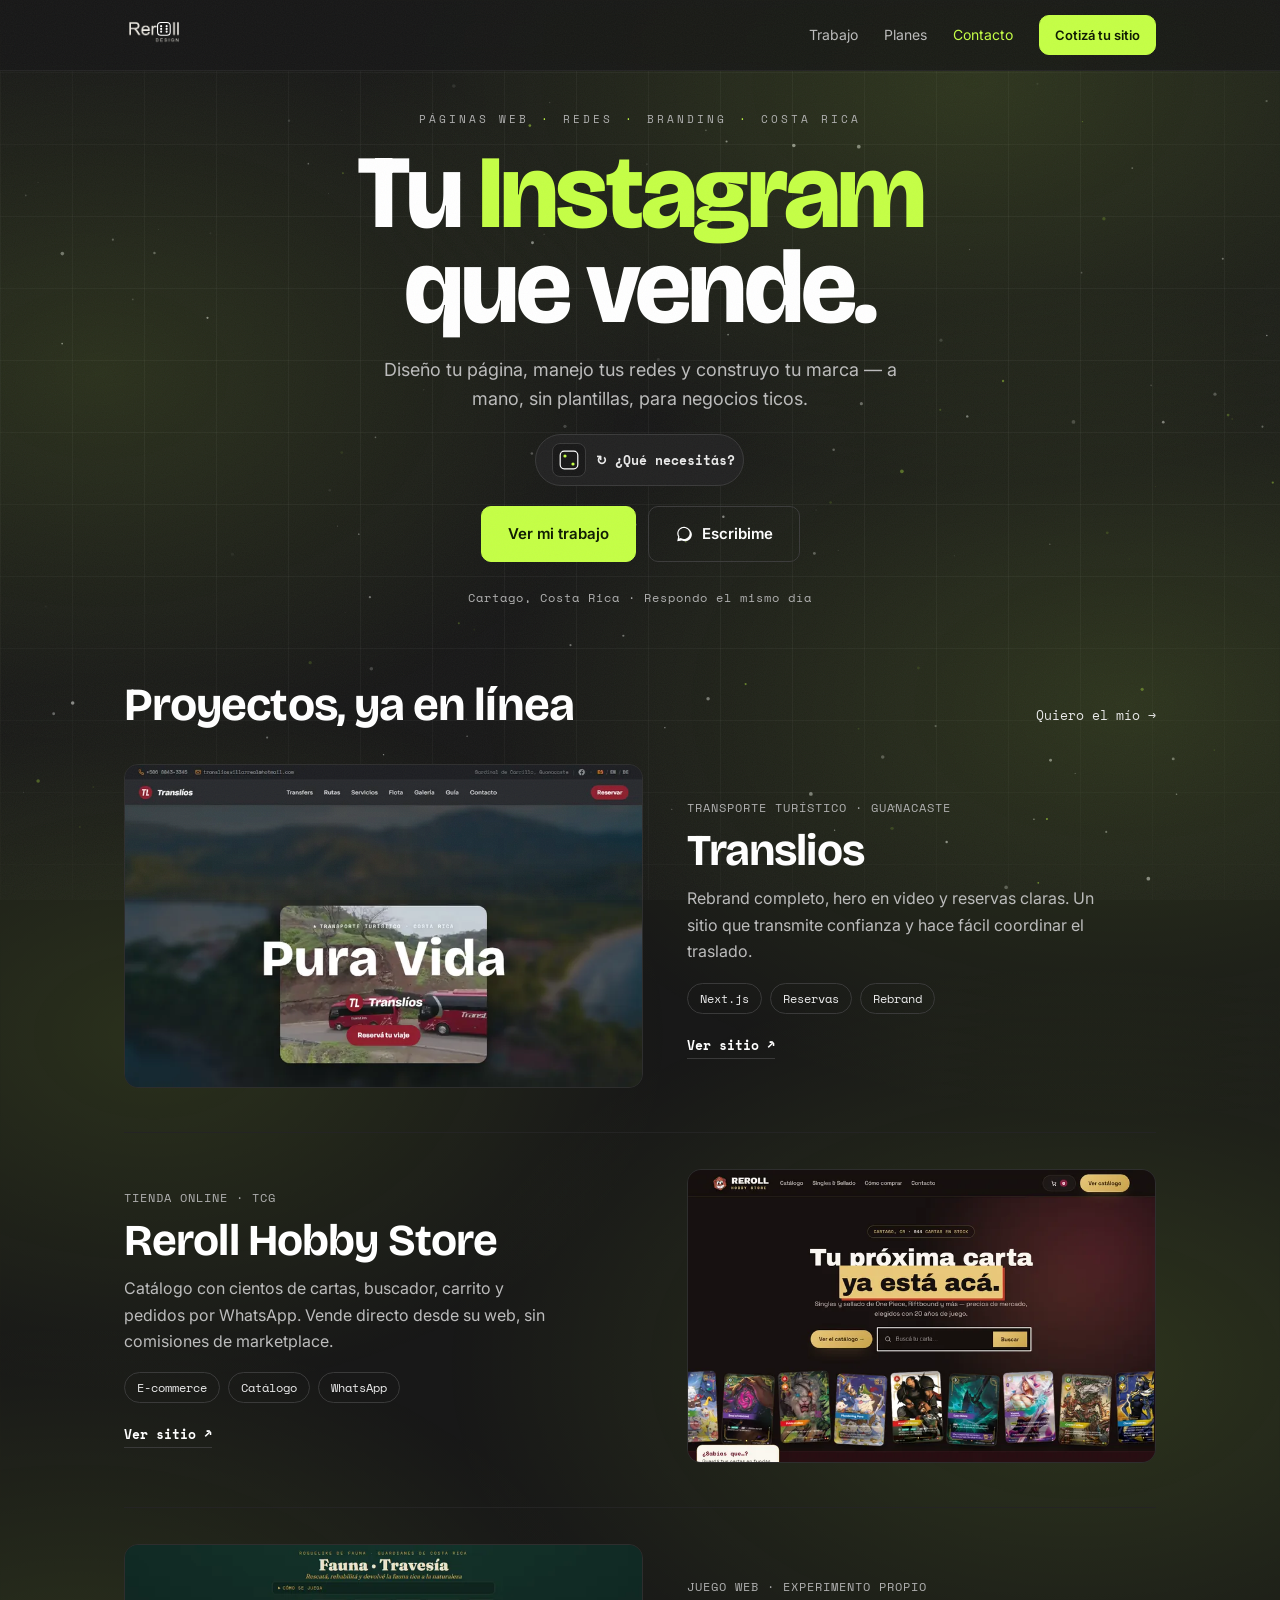
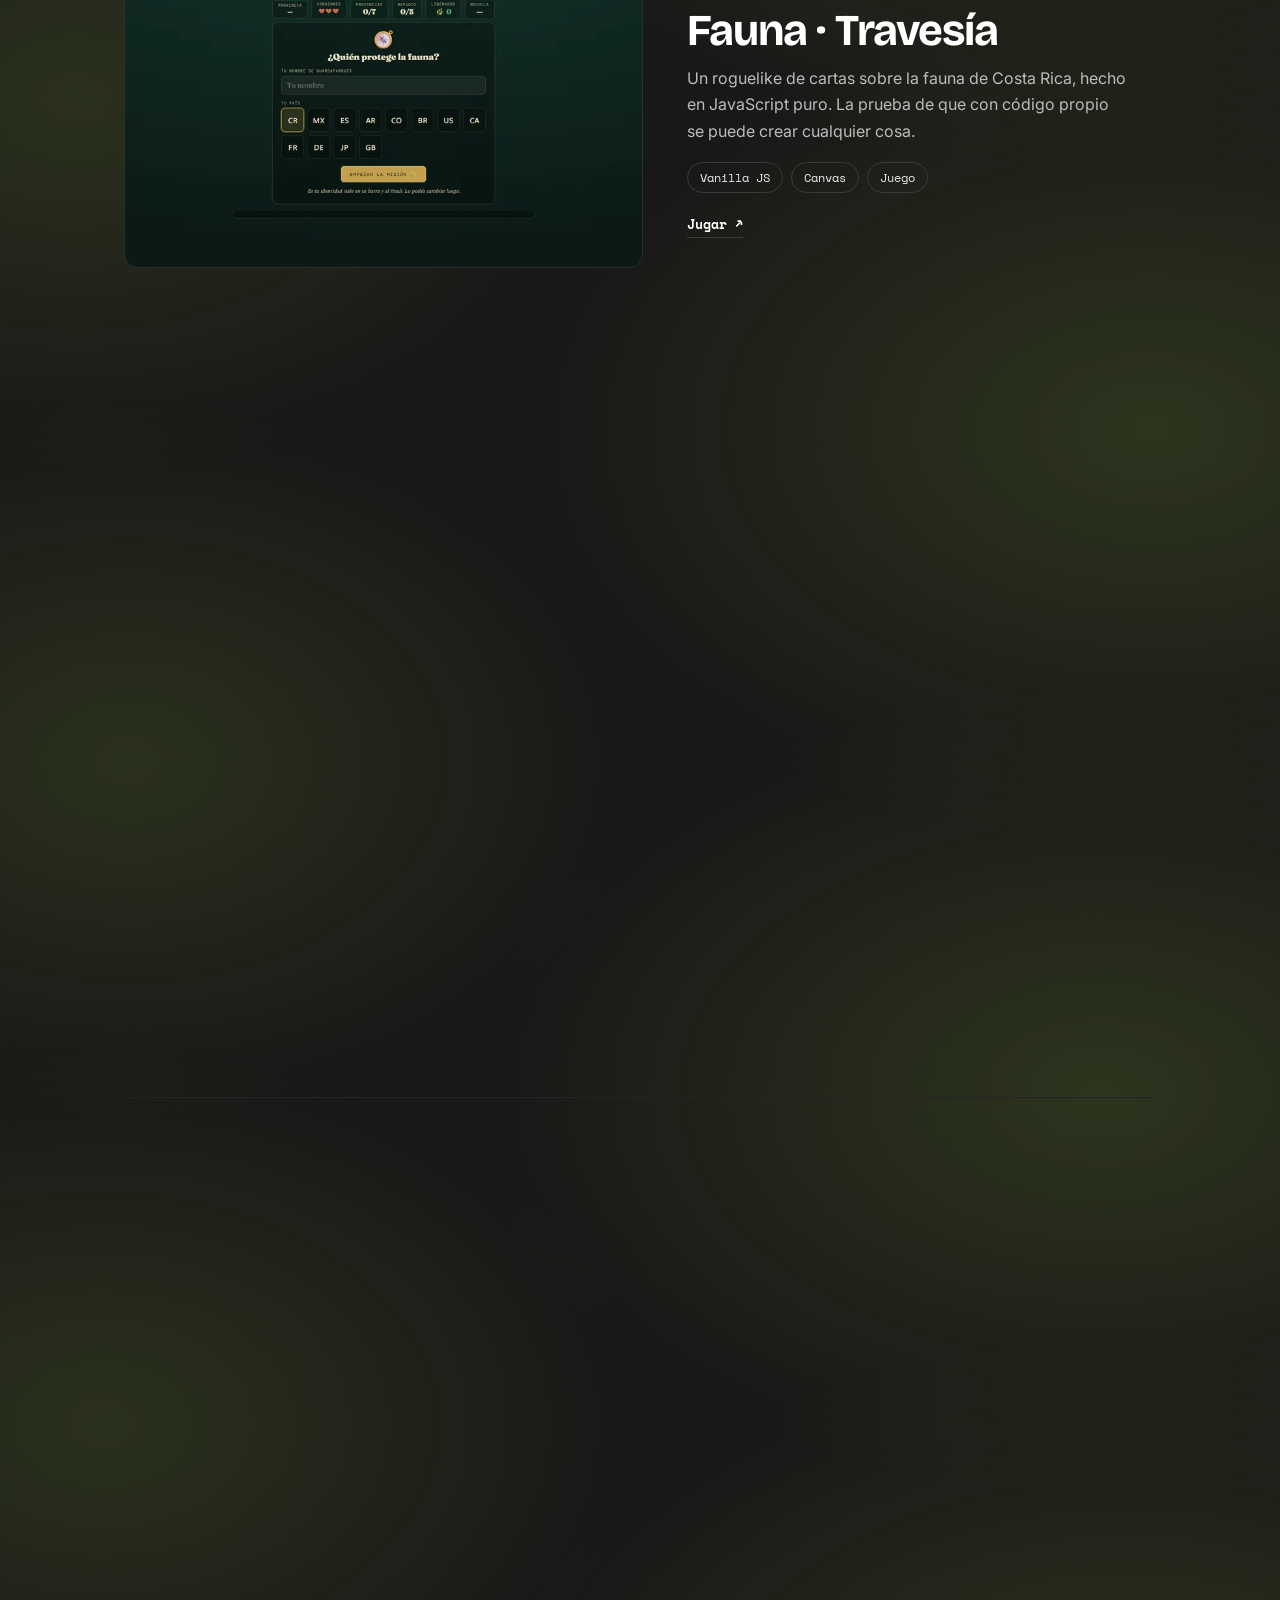
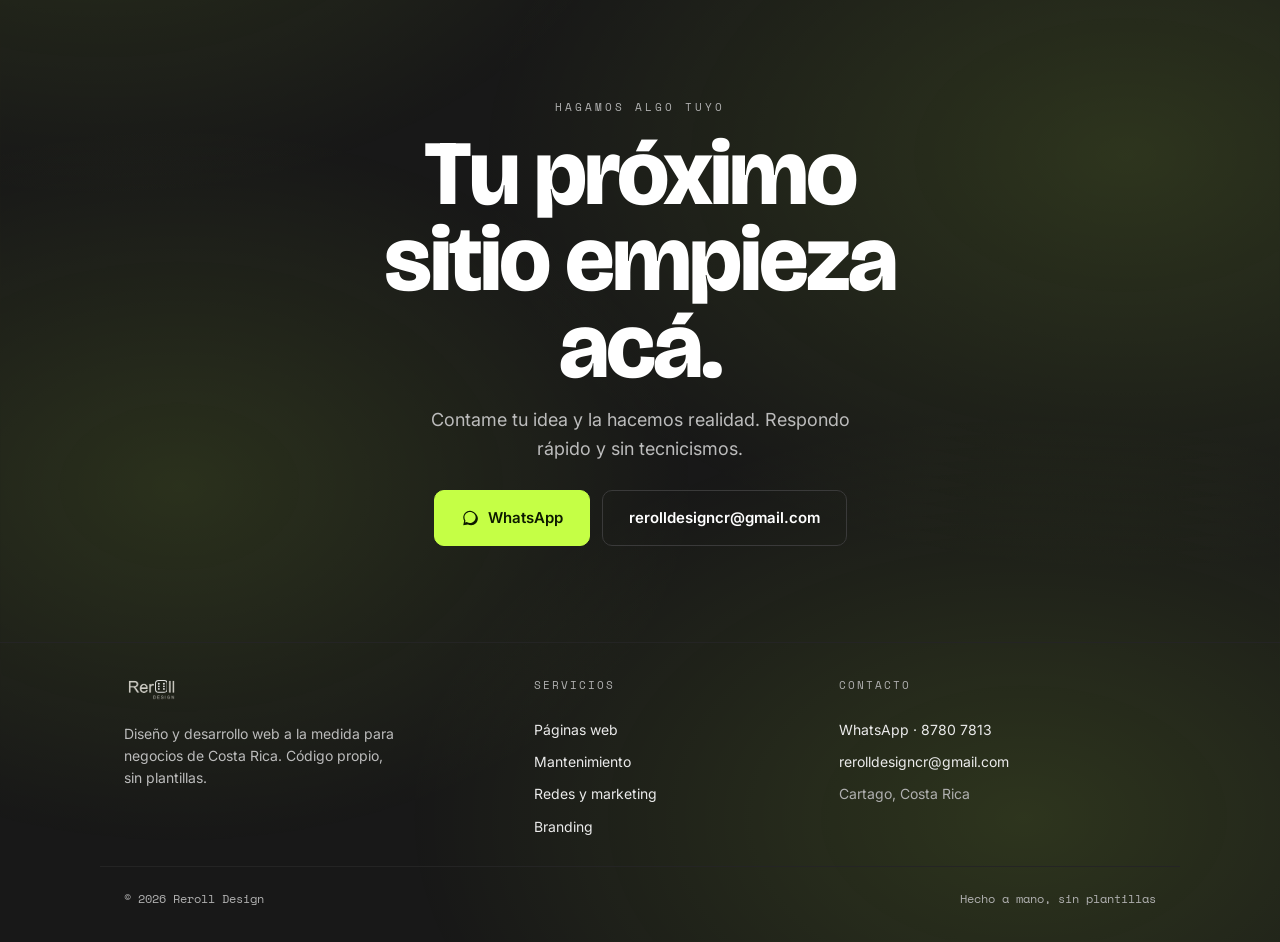
==== commit fa18b64e: "El titular del hero rota solo cada 4,2 s Antes solo cambiaba al tocar el dado, así que quien no lo t" ====
--- a/index.html
+++ b/index.html
@@ -261,6 +261,6 @@
     </div>
   </footer>
 
-  <script src="js/app.js?v=7"></script>
+  <script src="js/app.js?v=8"></script>
 </body>
 </html>
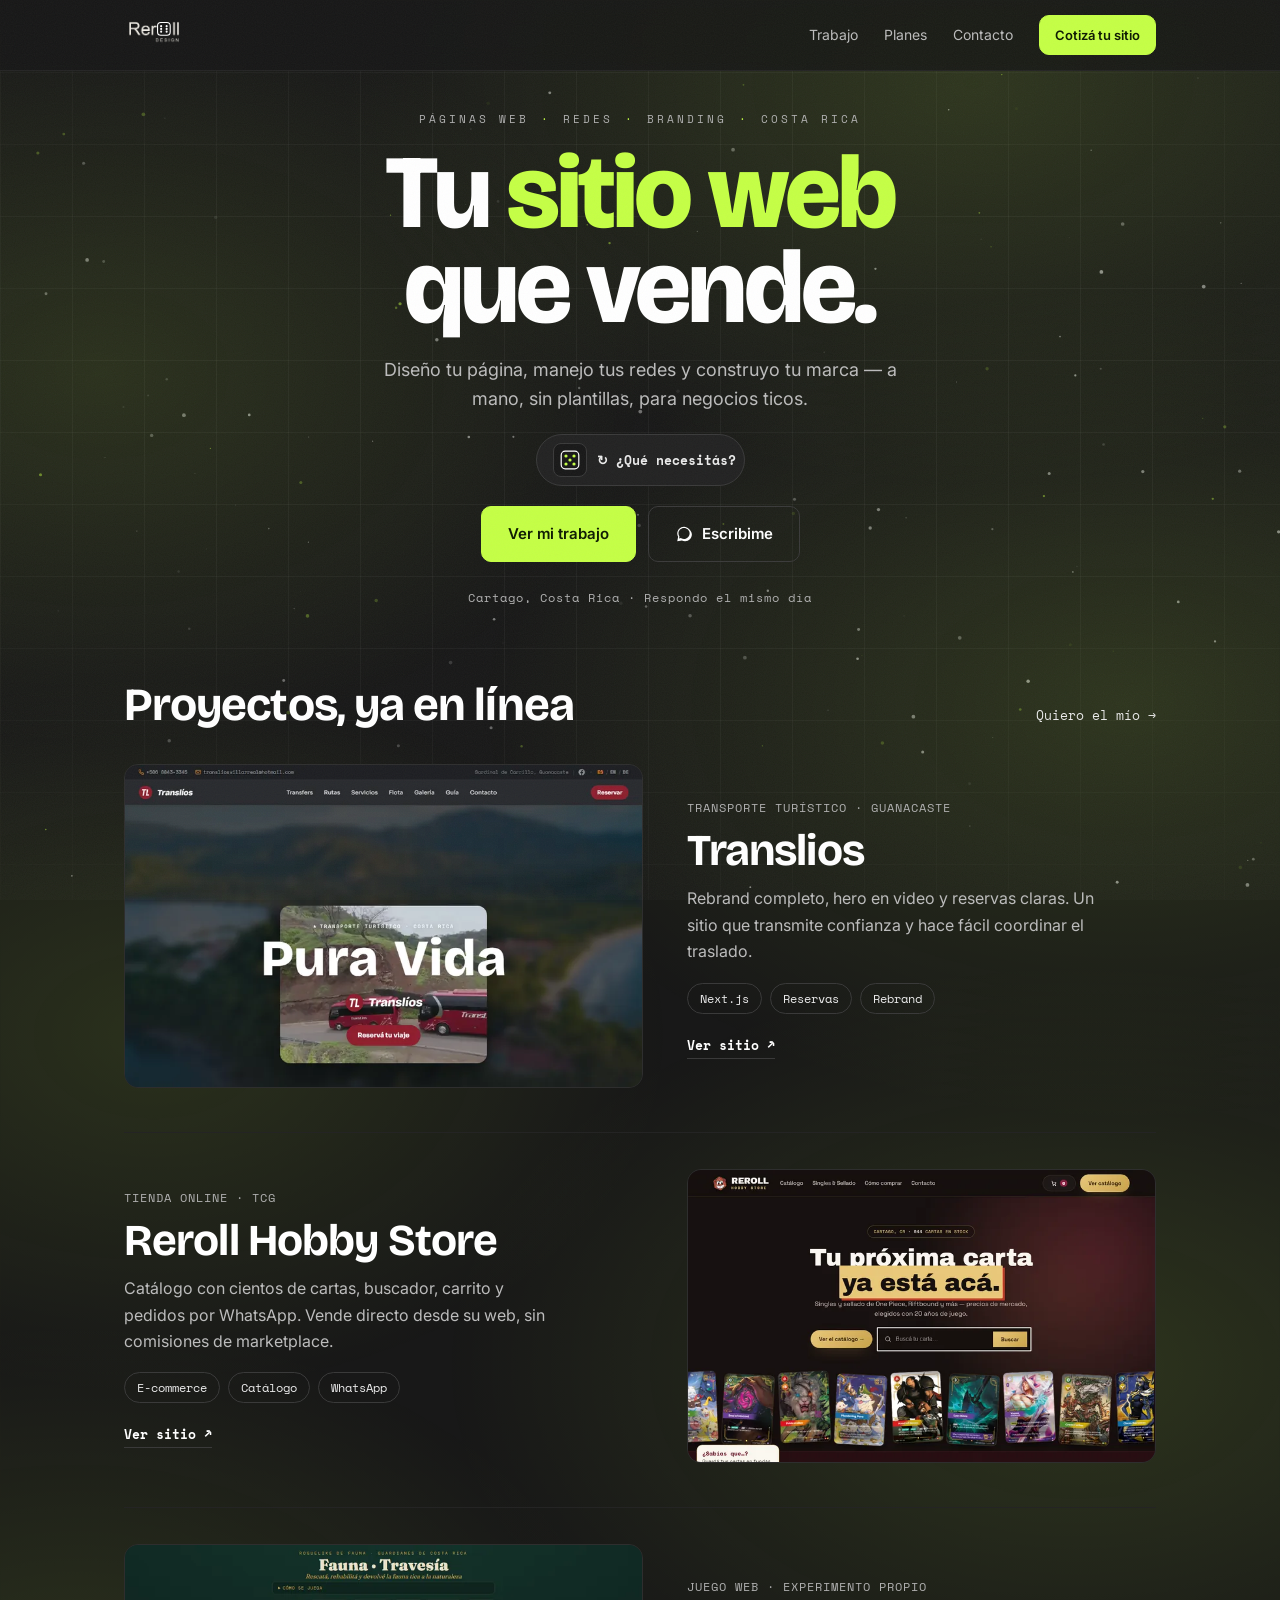
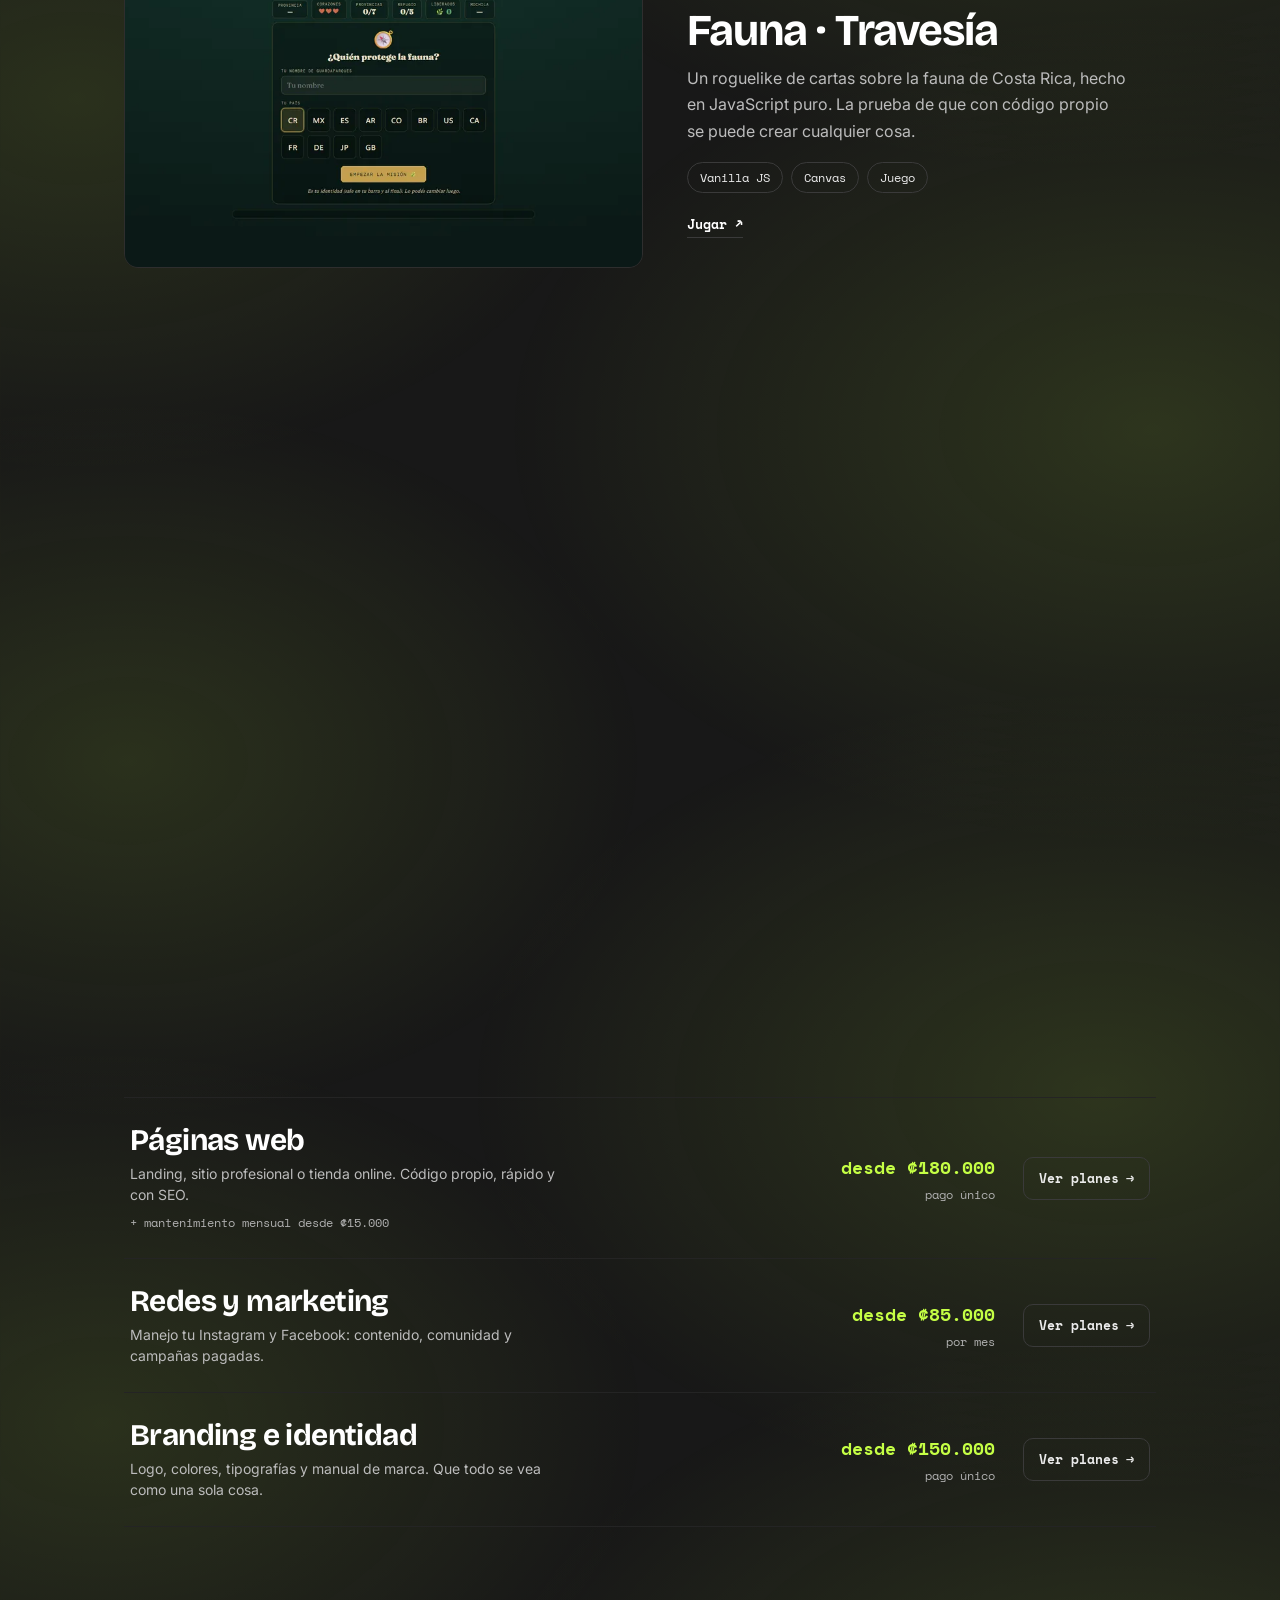
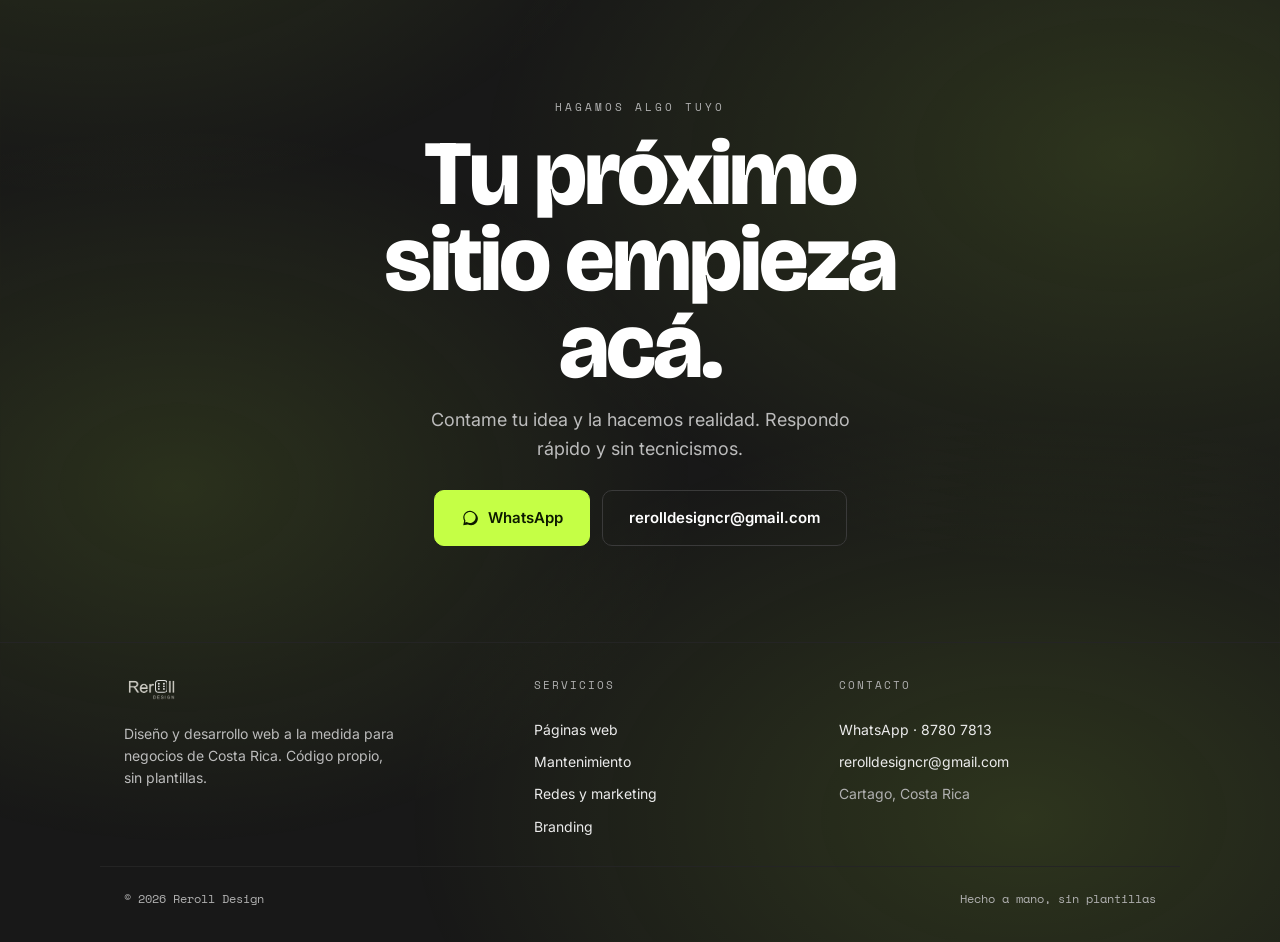
==== commit b6d9eda9: ""Tus redes sociales que venden" en el titular Instagram pasa a "redes sociales" (abarca todo lo que " ====
--- a/index.html
+++ b/index.html
@@ -72,8 +72,8 @@
     <div class="wrap rr-hero__in">
       <p class="rr-eye rr-hero__eye"><span class="w">Páginas web</span><b class="w">·</b><span class="w">Redes</span><b class="w">·</b><span class="w">Branding</span><b class="w">·</b><span class="w">Costa Rica</span></p>
       <h1 class="rr-h1">
-        <span class="rr-h1__line"><span class="w">Tu</span> <span class="rr-word" id="rrWord">sitio web</span></span>
-        <span class="rr-h1__line"><span class="w">que</span> <span class="w">vende.</span></span>
+        <span class="rr-h1__line"><span class="w" id="rrArt">Tu</span> <span class="rr-word" id="rrWord">sitio web</span></span>
+        <span class="rr-h1__line"><span class="w">que</span> <span class="w" id="rrVerb">vende.</span></span>
       </h1>
       <p class="rr-sub wb">Diseño tu página, manejo tus redes y construyo tu marca — a mano, sin plantillas, para negocios ticos.</p>
       <button class="rr-reroll wb" id="rrReroll" type="button" aria-label="Cambiar disciplina">
@@ -261,6 +261,6 @@
     </div>
   </footer>
 
-  <script src="js/app.js?v=8"></script>
+  <script src="js/app.js?v=9"></script>
 </body>
 </html>
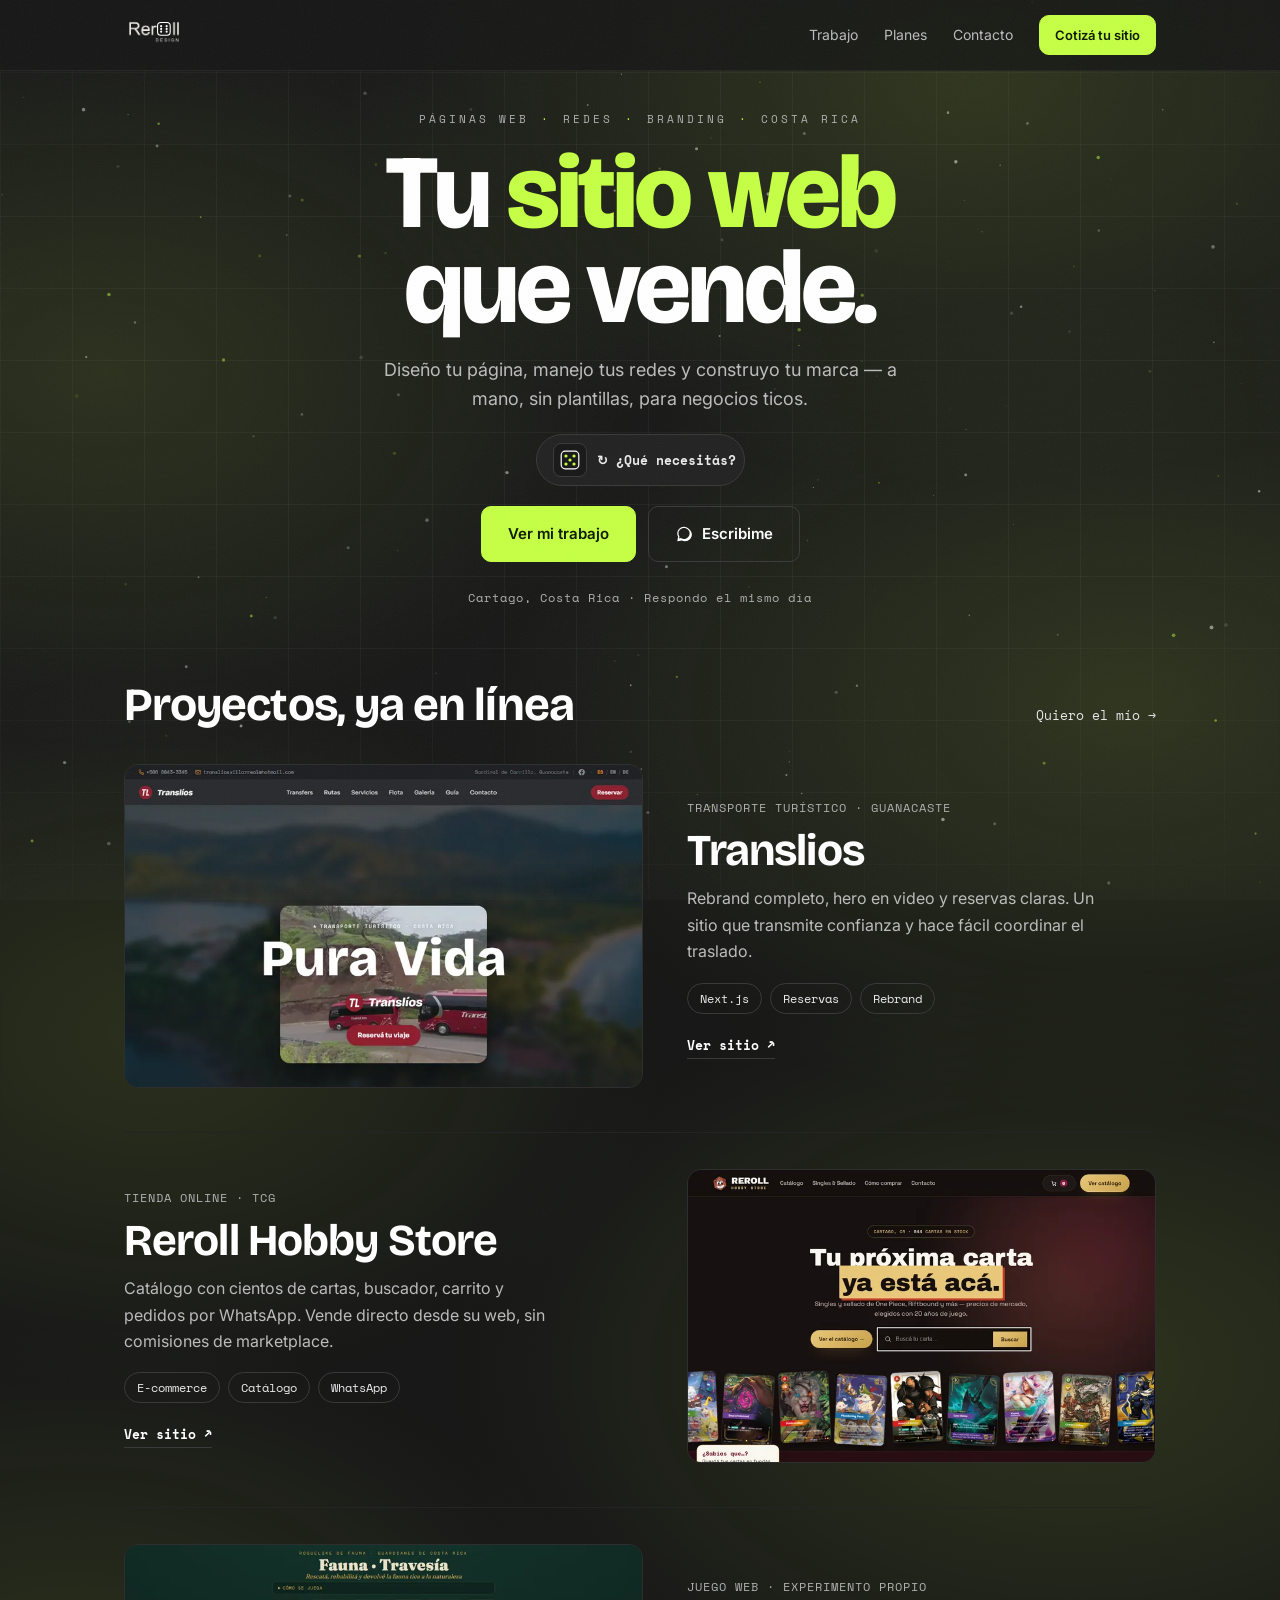
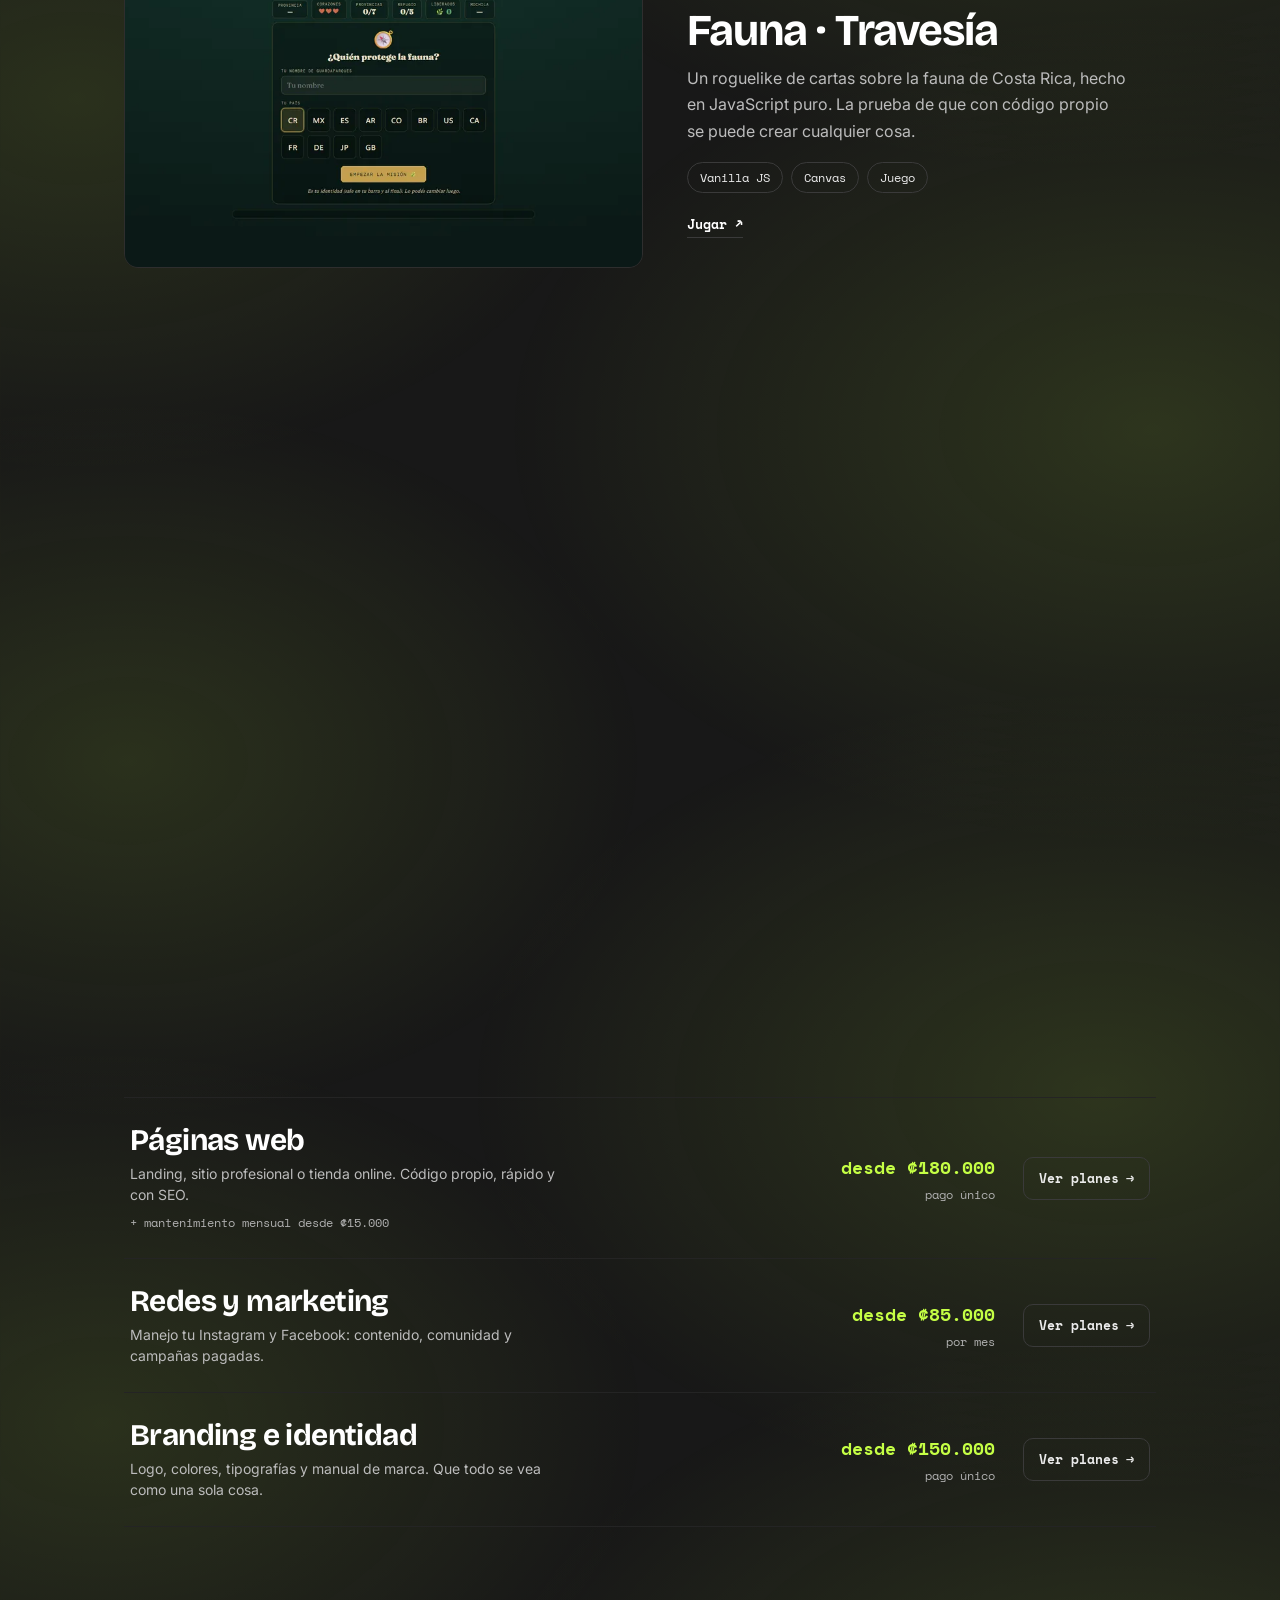
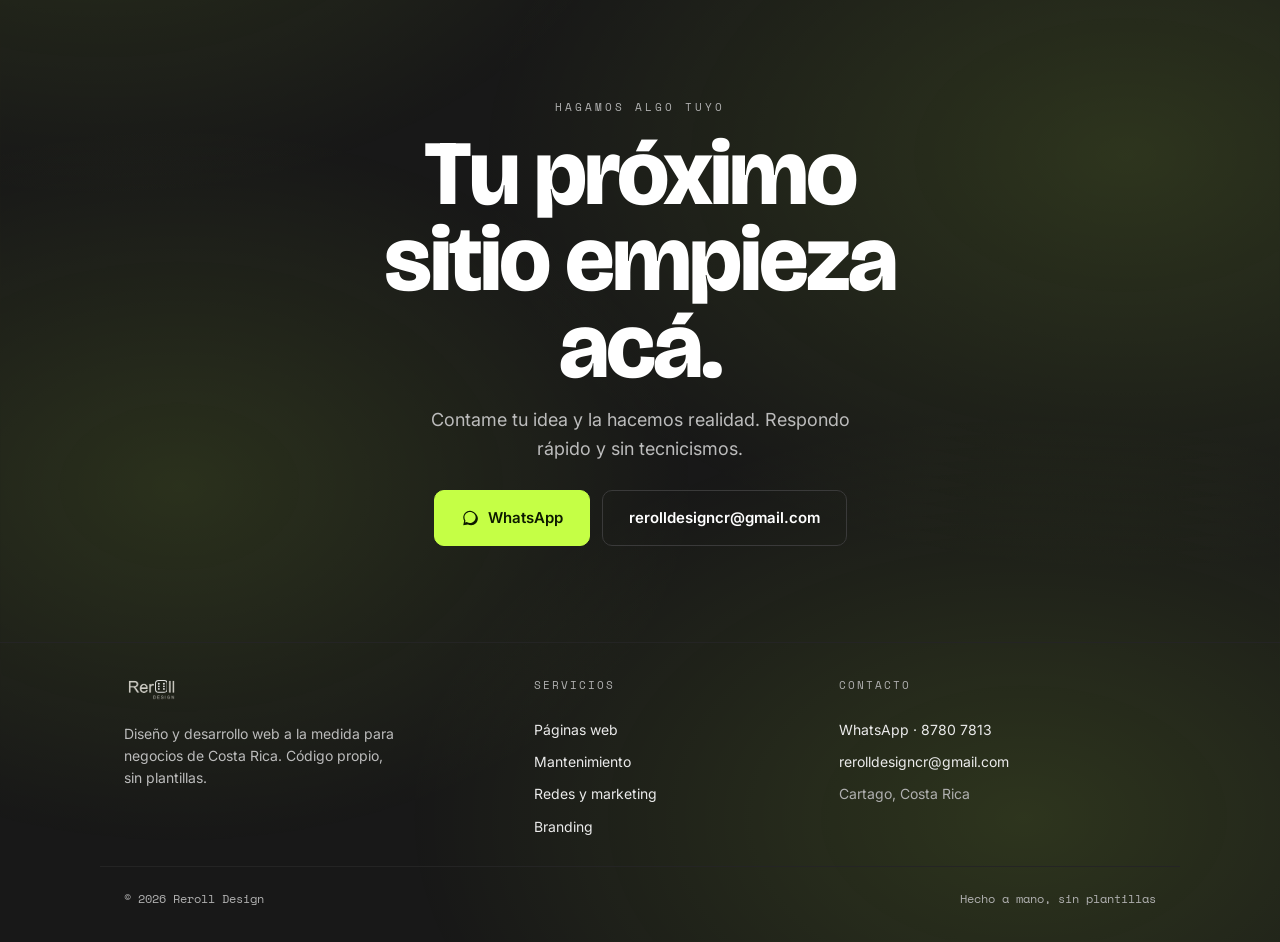
==== commit dec042e6: "El titular ya no salta al cambiar de palabra "redes sociales" hacía brincar el titular: al estar cen" ====
--- a/index.html
+++ b/index.html
@@ -261,6 +261,6 @@
     </div>
   </footer>
 
-  <script src="js/app.js?v=9"></script>
+  <script src="js/app.js?v=10"></script>
 </body>
 </html>
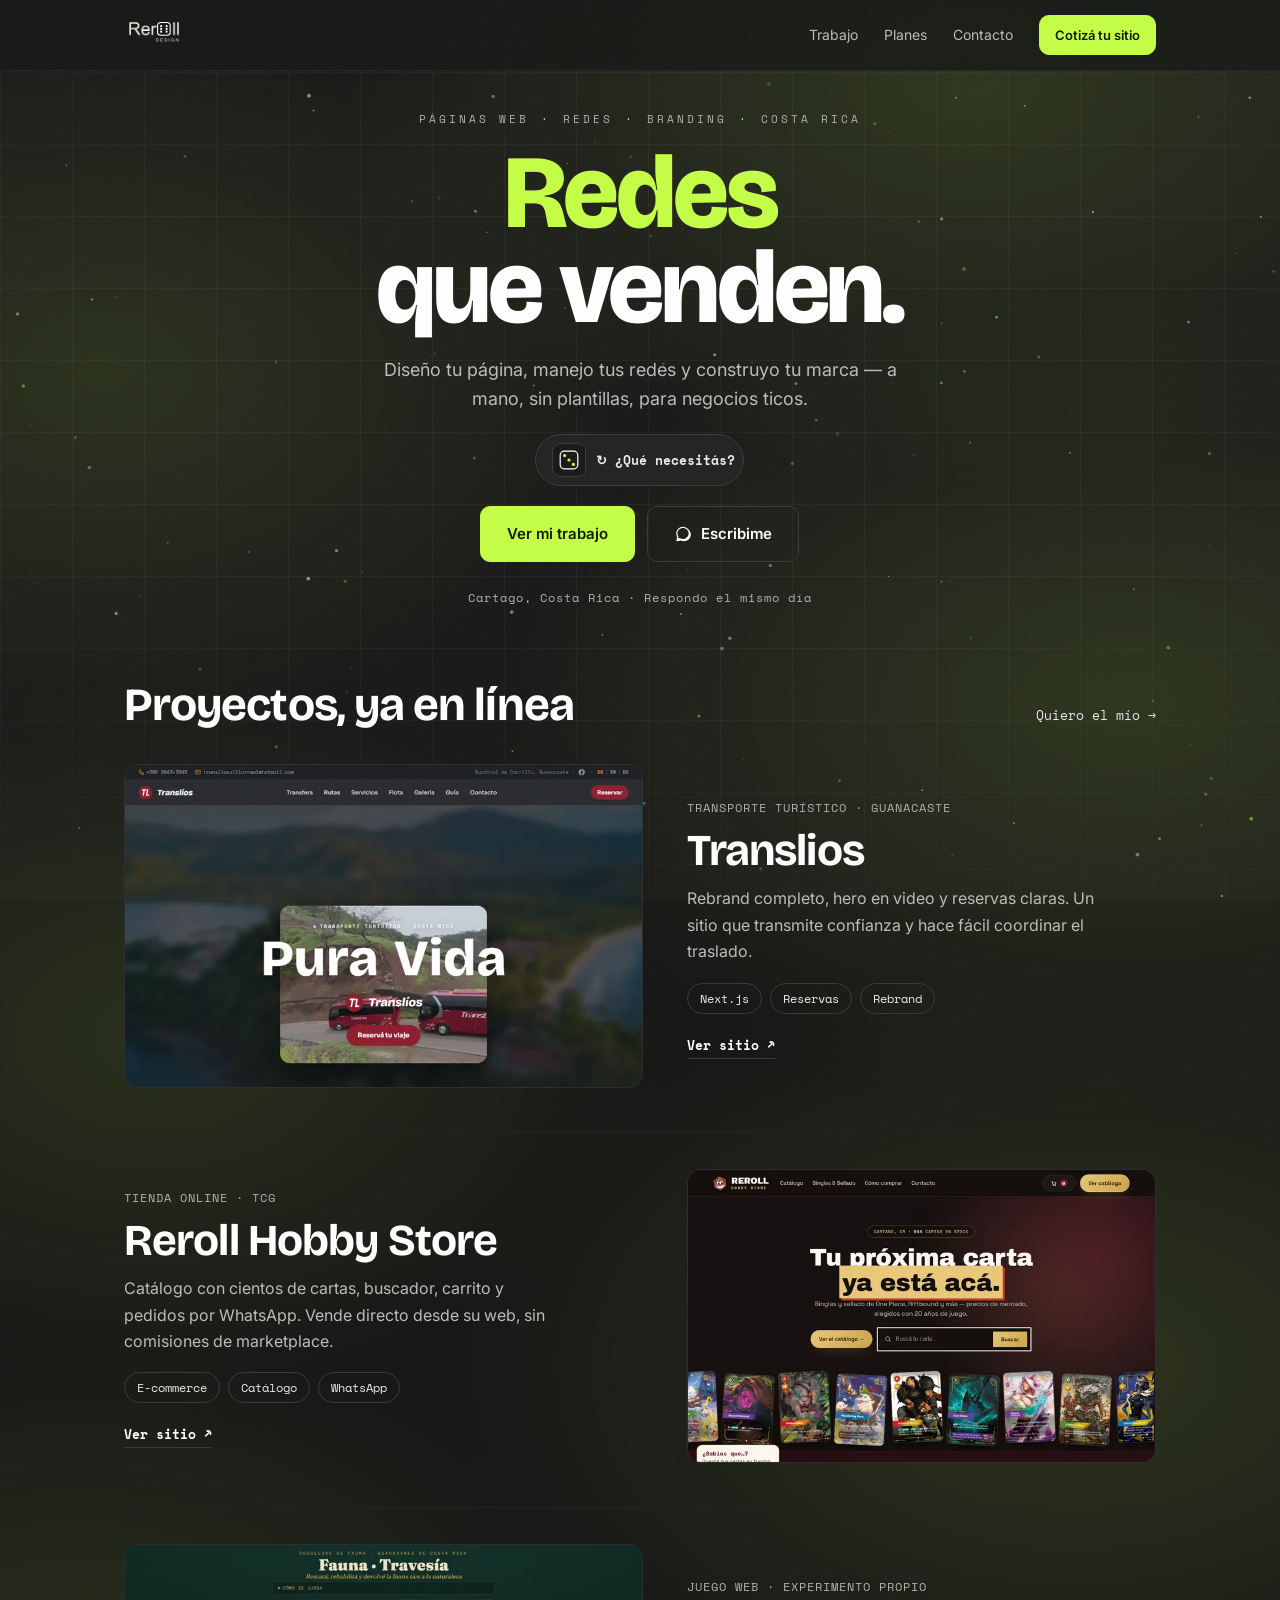
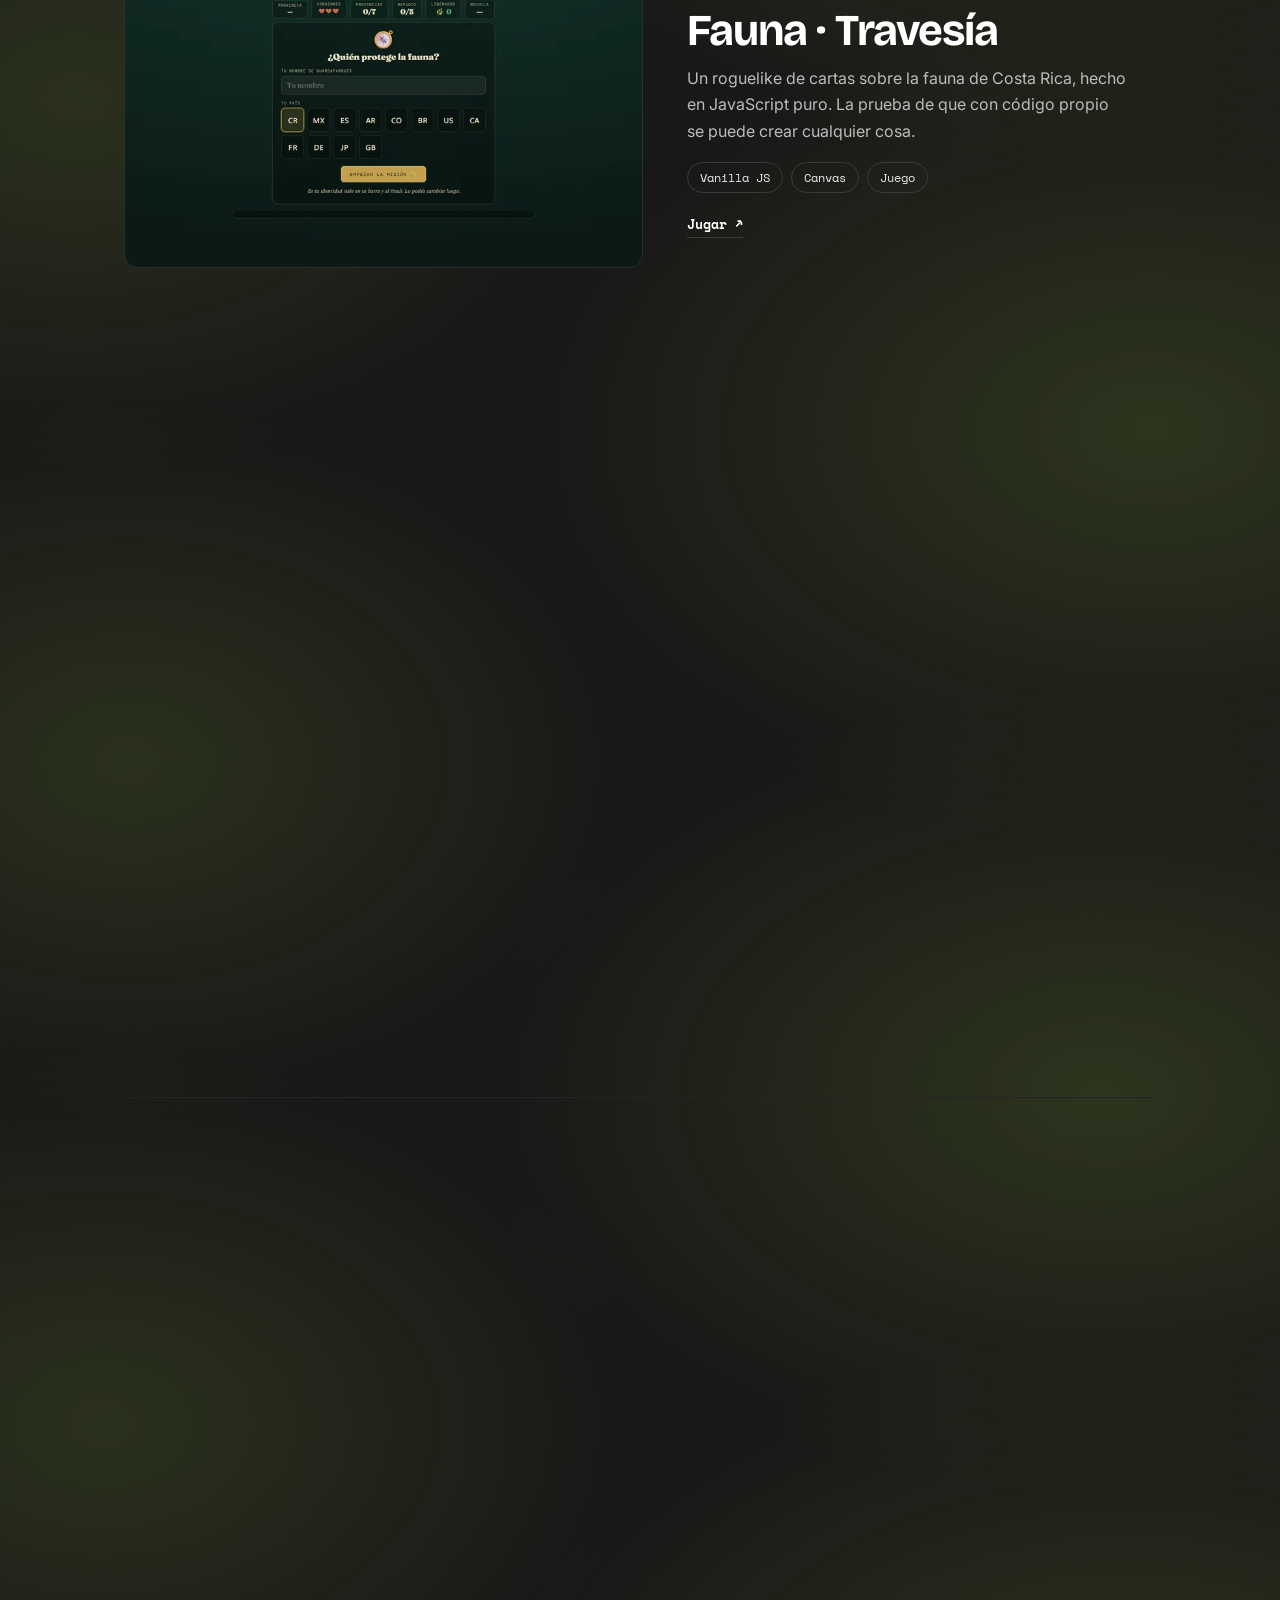
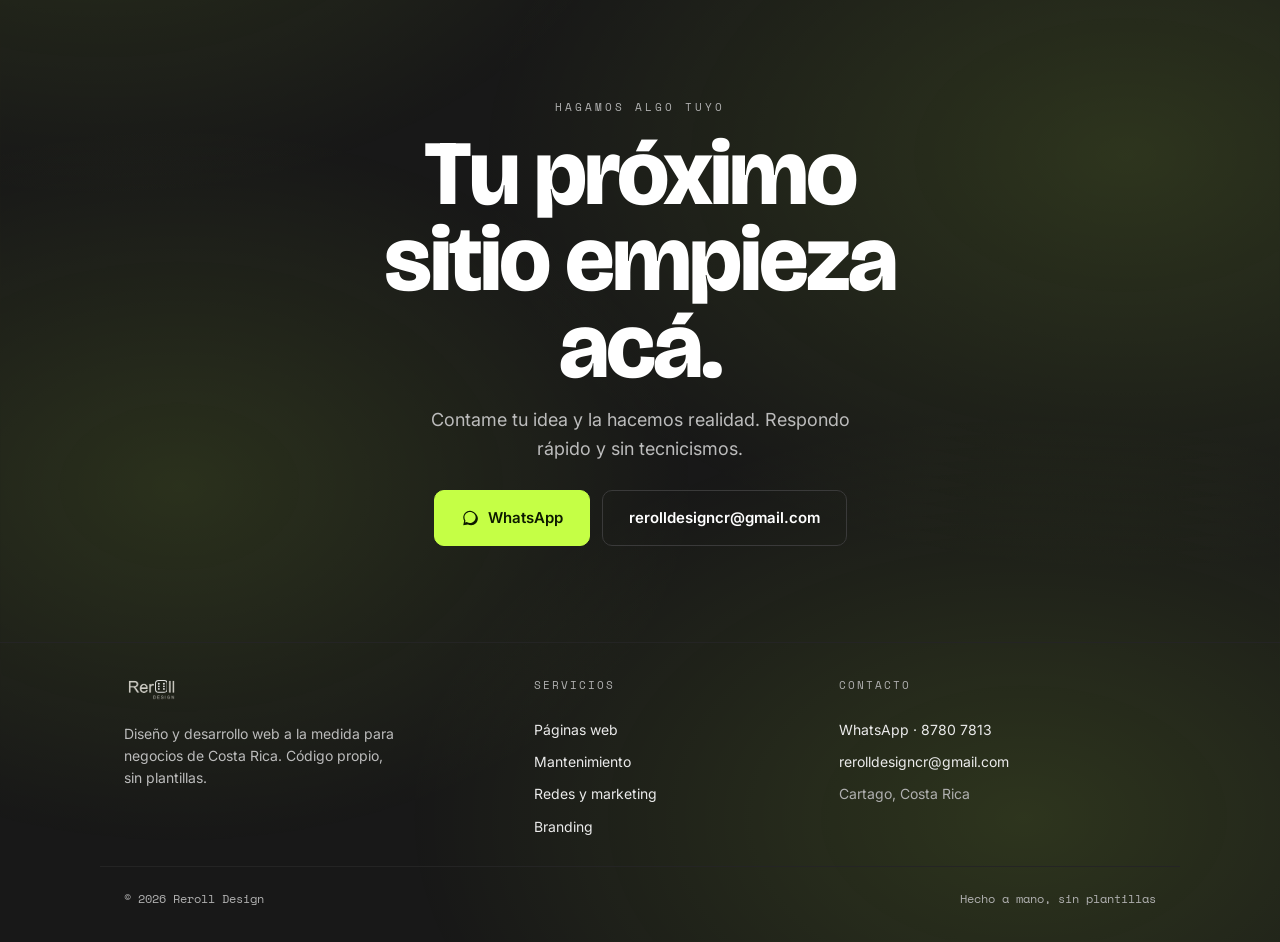
==== commit 0d4a9f04: "El hero queda clavado: solo cambian las letras verdes Con la palabra compartiendo línea con "Tu" no " ====
--- a/index.html
+++ b/index.html
@@ -72,8 +72,8 @@
     <div class="wrap rr-hero__in">
       <p class="rr-eye rr-hero__eye"><span class="w">Páginas web</span><b class="w">·</b><span class="w">Redes</span><b class="w">·</b><span class="w">Branding</span><b class="w">·</b><span class="w">Costa Rica</span></p>
       <h1 class="rr-h1">
-        <span class="rr-h1__line"><span class="w" id="rrArt">Tu</span> <span class="rr-word" id="rrWord">sitio web</span></span>
-        <span class="rr-h1__line"><span class="w">que</span> <span class="w" id="rrVerb">vende.</span></span>
+        <span class="rr-h1__line"><span class="rr-word" id="rrWord">Sitios web</span></span>
+        <span class="rr-h1__line"><span class="w">que</span> <span class="w">venden.</span></span>
       </h1>
       <p class="rr-sub wb">Diseño tu página, manejo tus redes y construyo tu marca — a mano, sin plantillas, para negocios ticos.</p>
       <button class="rr-reroll wb" id="rrReroll" type="button" aria-label="Cambiar disciplina">
@@ -261,6 +261,6 @@
     </div>
   </footer>
 
-  <script src="js/app.js?v=10"></script>
+  <script src="js/app.js?v=11"></script>
 </body>
 </html>
